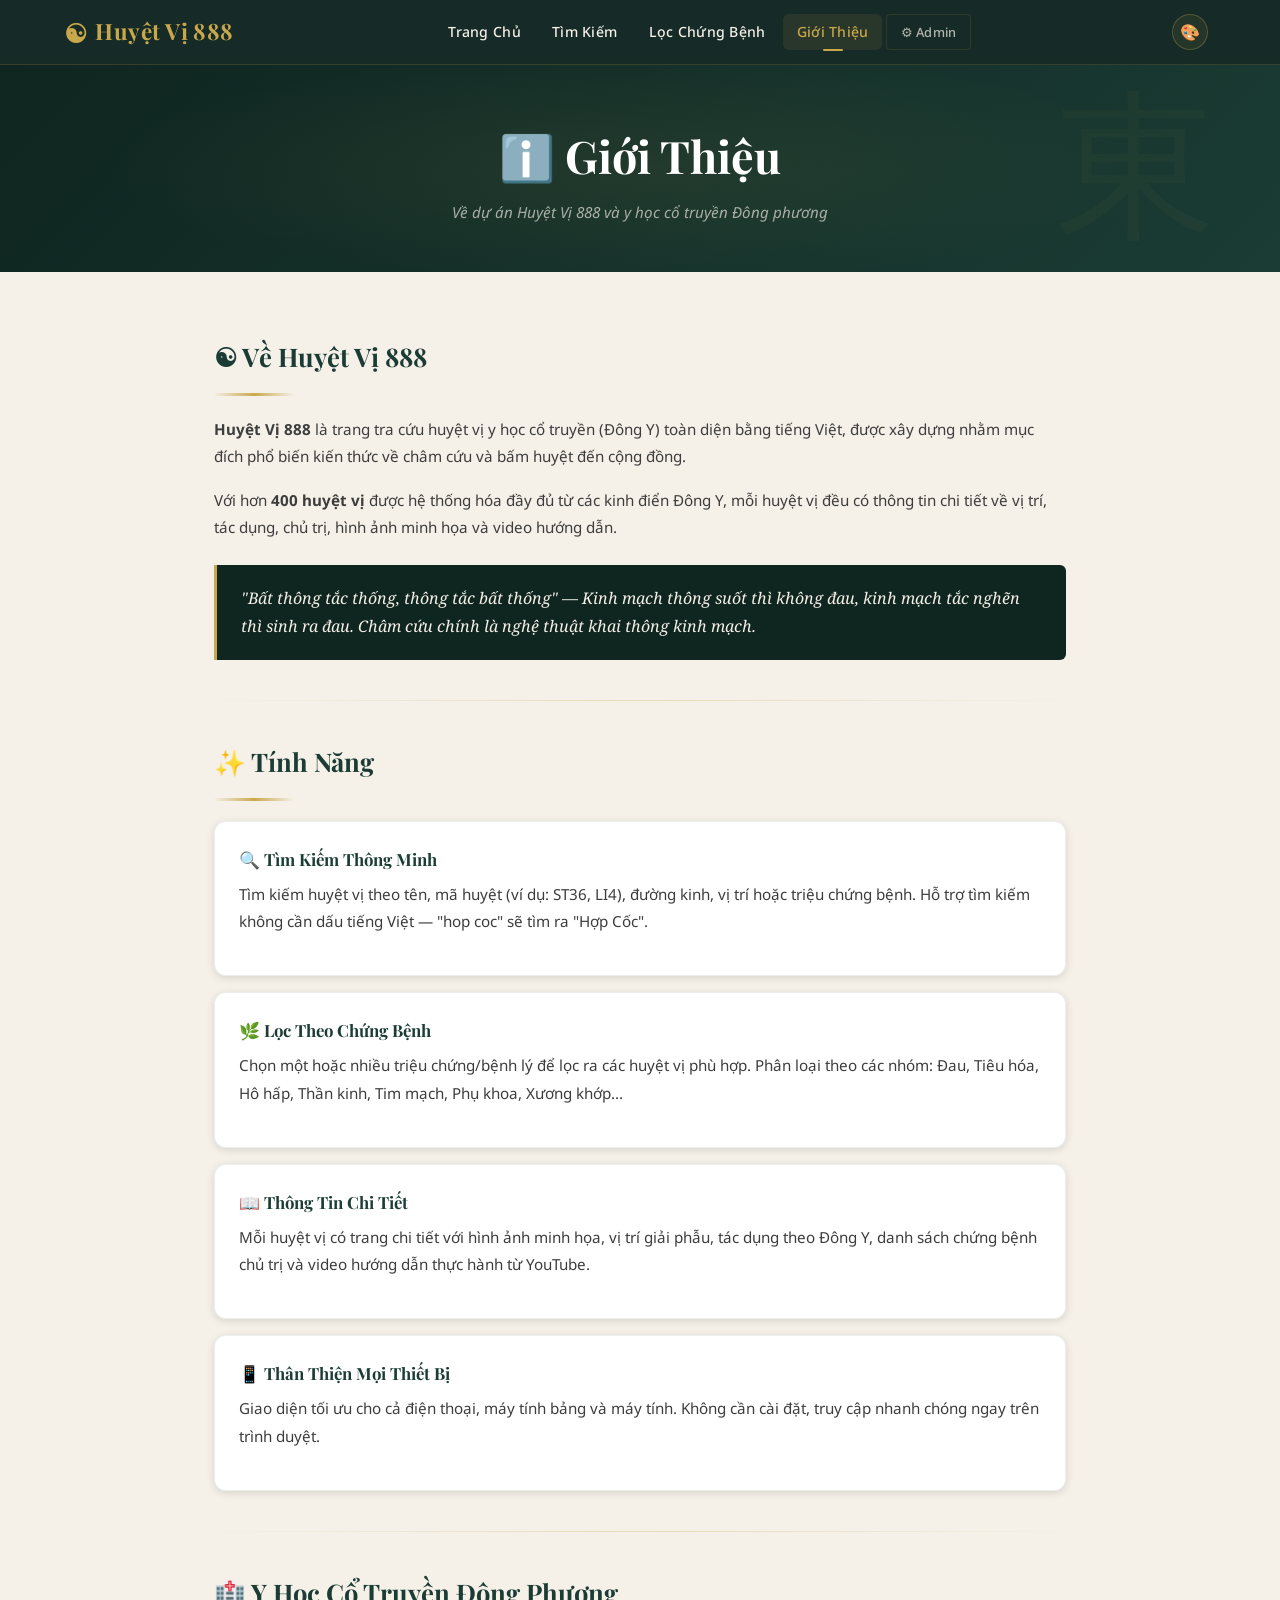
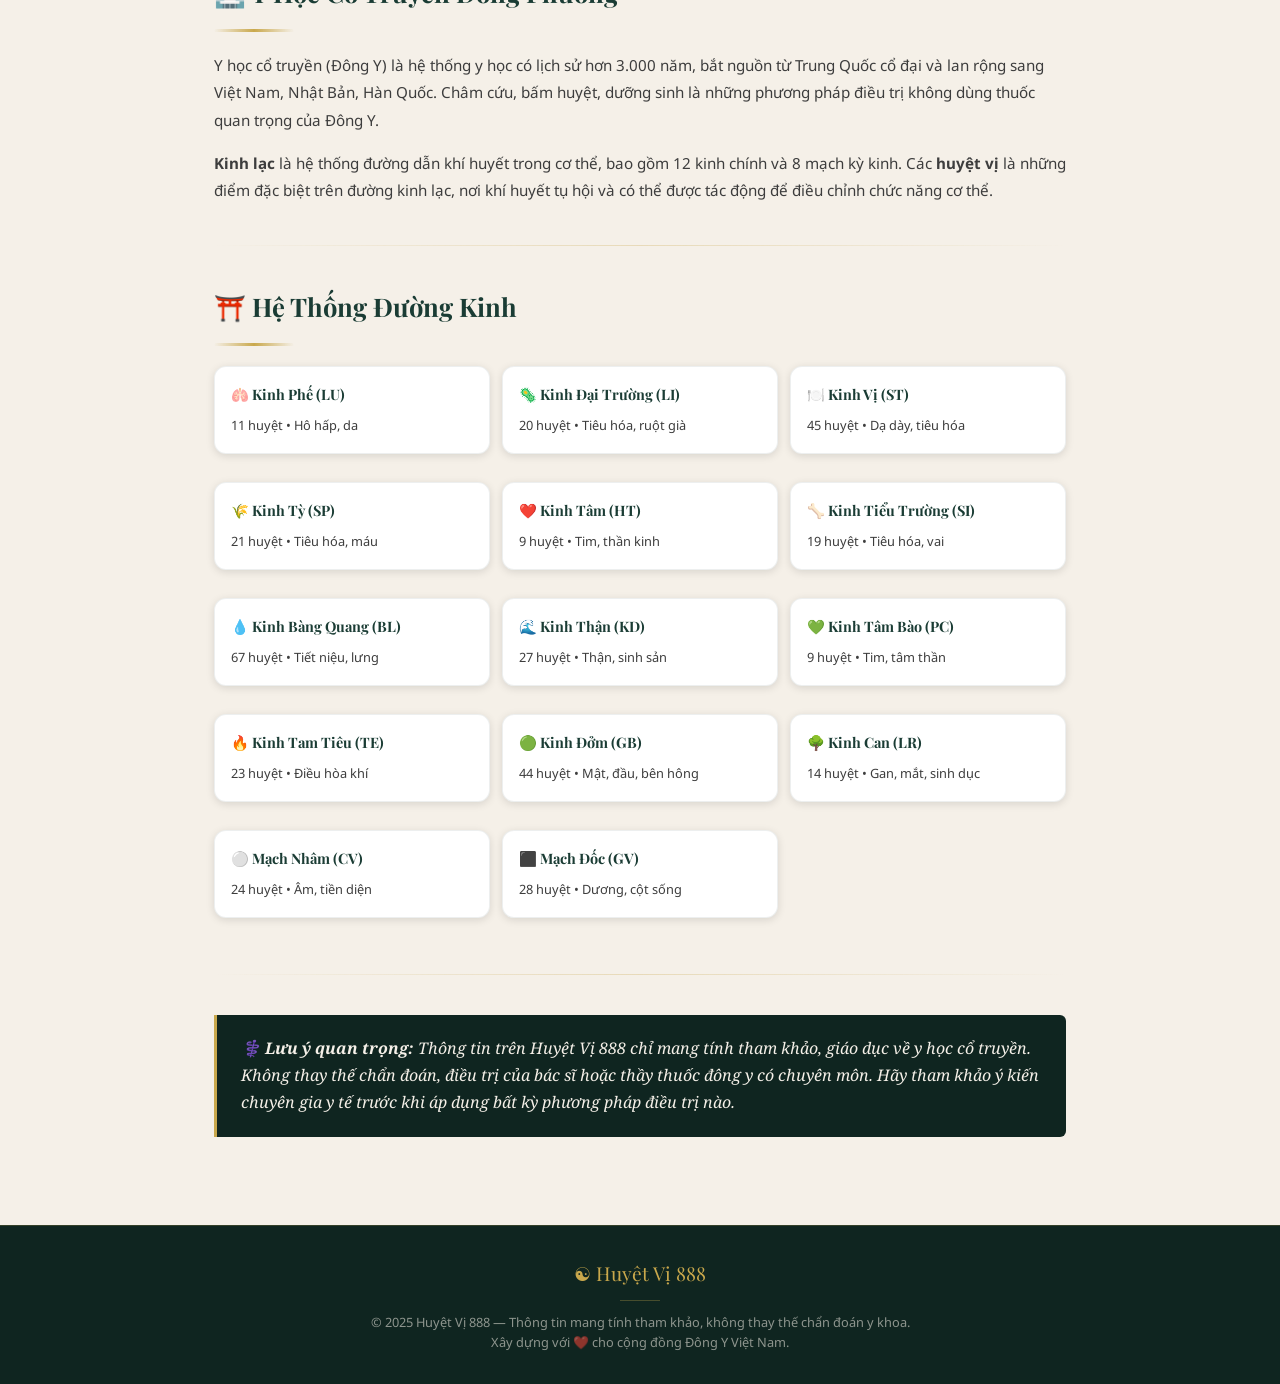
==== about.html @ b97029bf "Add files via upload" ====
<!DOCTYPE html>
<html lang="vi">
<head>
  <meta charset="UTF-8">
  <meta name="viewport" content="width=device-width, initial-scale=1.0">
  <title>Giới Thiệu — Huyệt Vị 888</title>
  <meta name="description" content="Giới thiệu về dự án Huyệt Vị 888 — trang tra cứu huyệt vị Đông Y toàn diện bằng tiếng Việt.">
  <link rel="stylesheet" href="assets/css/style.css">
</head>
<body>

<!-- PAGE LOADER -->
<div id="page-loader">
  <div class="loader-symbol">☯</div>
  <div class="loader-text">Đang tải...</div>
</div>

<!-- NAVBAR -->
<nav id="navbar" role="navigation" aria-label="Điều hướng chính">
  <div class="nav-inner">
    <a href="index.html" class="nav-logo">
      <span class="logo-icon">☯</span>
      Huyệt Vị 888
    </a>
    <div class="nav-links">
      <a href="index.html">Trang Chủ</a>
      <a href="search.html">Tìm Kiếm</a>
      <a href="filter.html">Lọc Chứng Bệnh</a>
      <a href="about.html">Giới Thiệu</a>
      <a href="admin.html" class="nav-admin-link">⚙ Admin</a>
    </div>
    <div class="theme-switcher" id="theme-switcher"><button class="theme-toggle-btn" id="theme-toggle-btn" aria-label="Đổi theme">🎨</button><div class="theme-dropdown" id="theme-dropdown"><div class="theme-dropdown-title">Giao Diện</div><button class="theme-opt" data-theme="jade"><span class="theme-swatch" style="background:#1a3c34"></span> Ngọc Bích</button><button class="theme-opt" data-theme="brown"><span class="theme-swatch" style="background:#5c2e0a"></span> Nâu Trầm</button><button class="theme-opt" data-theme="red"><span class="theme-swatch" style="background:#7a1515"></span> Đỏ Son</button><button class="theme-opt" data-theme="ink"><span class="theme-swatch" style="background:#1a1a2e"></span> Mực Tàu</button></div></div>
    <button class="hamburger" id="hamburger" aria-label="Mở menu">
      <span></span><span></span><span></span>
    </button>
  </div>
</nav>

<!-- MOBILE NAV -->
<div id="mobile-nav" aria-label="Menu di động">
  <a href="index.html">🏠 Trang Chủ</a>
  <a href="search.html">🔍 Tìm Kiếm</a>
  <a href="filter.html">🌿 Lọc Chứng Bệnh</a>
  <a href="about.html">ℹ️ Giới Thiệu</a>
</div>

<main class="main-content page-content">

  <!-- BANNER -->
  <div class="page-banner">
    <h1>ℹ️ Giới Thiệu</h1>
    <p>Về dự án Huyệt Vị 888 và y học cổ truyền Đông phương</p>
  </div>

  <section class="about-section">

    <!-- About project -->
    <div class="reveal">
      <h2>☯ Về Huyệt Vị 888</h2>
      <div class="gold-line" style="margin:0.75rem 0 1.25rem;"></div>
      <p>
        <strong>Huyệt Vị 888</strong> là trang tra cứu huyệt vị y học cổ truyền (Đông Y) toàn diện bằng tiếng Việt,
        được xây dựng nhằm mục đích phổ biến kiến thức về châm cứu và bấm huyệt đến cộng đồng.
      </p>
      <p>
        Với hơn <strong>400 huyệt vị</strong> được hệ thống hóa đầy đủ từ các kinh điển Đông Y,
        mỗi huyệt vị đều có thông tin chi tiết về vị trí, tác dụng, chủ trị, hình ảnh minh họa và video hướng dẫn.
      </p>

      <div class="about-highlight-box">
        "Bất thông tắc thống, thông tắc bất thống" — Kinh mạch thông suốt thì không đau,
        kinh mạch tắc nghẽn thì sinh ra đau. Châm cứu chính là nghệ thuật khai thông kinh mạch.
      </div>
    </div>

    <div class="about-divider"></div>

    <!-- Features -->
    <div class="reveal">
      <h2>✨ Tính Năng</h2>
      <div class="gold-line" style="margin:0.75rem 0 1.25rem;"></div>

      <div class="about-card">
        <h3>🔍 Tìm Kiếm Thông Minh</h3>
        <p>Tìm kiếm huyệt vị theo tên, mã huyệt (ví dụ: ST36, LI4), đường kinh, vị trí hoặc triệu chứng bệnh. Hỗ trợ tìm kiếm không cần dấu tiếng Việt — "hop coc" sẽ tìm ra "Hợp Cốc".</p>
      </div>

      <div class="about-card">
        <h3>🌿 Lọc Theo Chứng Bệnh</h3>
        <p>Chọn một hoặc nhiều triệu chứng/bệnh lý để lọc ra các huyệt vị phù hợp. Phân loại theo các nhóm: Đau, Tiêu hóa, Hô hấp, Thần kinh, Tim mạch, Phụ khoa, Xương khớp...</p>
      </div>

      <div class="about-card">
        <h3>📖 Thông Tin Chi Tiết</h3>
        <p>Mỗi huyệt vị có trang chi tiết với hình ảnh minh họa, vị trí giải phẫu, tác dụng theo Đông Y, danh sách chứng bệnh chủ trị và video hướng dẫn thực hành từ YouTube.</p>
      </div>

      <div class="about-card">
        <h3>📱 Thân Thiện Mọi Thiết Bị</h3>
        <p>Giao diện tối ưu cho cả điện thoại, máy tính bảng và máy tính. Không cần cài đặt, truy cập nhanh chóng ngay trên trình duyệt.</p>
      </div>
    </div>

    <div class="about-divider"></div>

    <!-- TCM intro -->
    <div class="reveal">
      <h2>🏥 Y Học Cổ Truyền Đông Phương</h2>
      <div class="gold-line" style="margin:0.75rem 0 1.25rem;"></div>
      <p>
        Y học cổ truyền (Đông Y) là hệ thống y học có lịch sử hơn 3.000 năm, bắt nguồn từ Trung Quốc cổ đại
        và lan rộng sang Việt Nam, Nhật Bản, Hàn Quốc. Châm cứu, bấm huyệt, dưỡng sinh là những phương pháp
        điều trị không dùng thuốc quan trọng của Đông Y.
      </p>
      <p>
        <strong>Kinh lạc</strong> là hệ thống đường dẫn khí huyết trong cơ thể, bao gồm 12 kinh chính và 8 mạch kỳ kinh.
        Các <strong>huyệt vị</strong> là những điểm đặc biệt trên đường kinh lạc, nơi khí huyết tụ hội
        và có thể được tác động để điều chỉnh chức năng cơ thể.
      </p>
    </div>

    <div class="about-divider"></div>

    <!-- Meridians list -->
    <div class="reveal">
      <h2>⛩️ Hệ Thống Đường Kinh</h2>
      <div class="gold-line" style="margin:0.75rem 0 1.25rem;"></div>

      <div style="display:grid;grid-template-columns:repeat(auto-fill,minmax(220px,1fr));gap:0.75rem;">
        <div class="about-card" style="padding:1rem;">
          <h3 style="font-size:0.9rem;">🫁 Kinh Phế (LU)</h3>
          <p style="font-size:0.8rem;margin:0;">11 huyệt • Hô hấp, da</p>
        </div>
        <div class="about-card" style="padding:1rem;">
          <h3 style="font-size:0.9rem;">🦠 Kinh Đại Trường (LI)</h3>
          <p style="font-size:0.8rem;margin:0;">20 huyệt • Tiêu hóa, ruột già</p>
        </div>
        <div class="about-card" style="padding:1rem;">
          <h3 style="font-size:0.9rem;">🍽️ Kinh Vị (ST)</h3>
          <p style="font-size:0.8rem;margin:0;">45 huyệt • Dạ dày, tiêu hóa</p>
        </div>
        <div class="about-card" style="padding:1rem;">
          <h3 style="font-size:0.9rem;">🌾 Kinh Tỳ (SP)</h3>
          <p style="font-size:0.8rem;margin:0;">21 huyệt • Tiêu hóa, máu</p>
        </div>
        <div class="about-card" style="padding:1rem;">
          <h3 style="font-size:0.9rem;">❤️ Kinh Tâm (HT)</h3>
          <p style="font-size:0.8rem;margin:0;">9 huyệt • Tim, thần kinh</p>
        </div>
        <div class="about-card" style="padding:1rem;">
          <h3 style="font-size:0.9rem;">🦴 Kinh Tiểu Trường (SI)</h3>
          <p style="font-size:0.8rem;margin:0;">19 huyệt • Tiêu hóa, vai</p>
        </div>
        <div class="about-card" style="padding:1rem;">
          <h3 style="font-size:0.9rem;">💧 Kinh Bàng Quang (BL)</h3>
          <p style="font-size:0.8rem;margin:0;">67 huyệt • Tiết niệu, lưng</p>
        </div>
        <div class="about-card" style="padding:1rem;">
          <h3 style="font-size:0.9rem;">🌊 Kinh Thận (KD)</h3>
          <p style="font-size:0.8rem;margin:0;">27 huyệt • Thận, sinh sản</p>
        </div>
        <div class="about-card" style="padding:1rem;">
          <h3 style="font-size:0.9rem;">💚 Kinh Tâm Bào (PC)</h3>
          <p style="font-size:0.8rem;margin:0;">9 huyệt • Tim, tâm thần</p>
        </div>
        <div class="about-card" style="padding:1rem;">
          <h3 style="font-size:0.9rem;">🔥 Kinh Tam Tiêu (TE)</h3>
          <p style="font-size:0.8rem;margin:0;">23 huyệt • Điều hòa khí</p>
        </div>
        <div class="about-card" style="padding:1rem;">
          <h3 style="font-size:0.9rem;">🟢 Kinh Đởm (GB)</h3>
          <p style="font-size:0.8rem;margin:0;">44 huyệt • Mật, đầu, bên hông</p>
        </div>
        <div class="about-card" style="padding:1rem;">
          <h3 style="font-size:0.9rem;">🌳 Kinh Can (LR)</h3>
          <p style="font-size:0.8rem;margin:0;">14 huyệt • Gan, mắt, sinh dục</p>
        </div>
        <div class="about-card" style="padding:1rem;">
          <h3 style="font-size:0.9rem;">⚪ Mạch Nhâm (CV)</h3>
          <p style="font-size:0.8rem;margin:0;">24 huyệt • Âm, tiền diện</p>
        </div>
        <div class="about-card" style="padding:1rem;">
          <h3 style="font-size:0.9rem;">⬛ Mạch Đốc (GV)</h3>
          <p style="font-size:0.8rem;margin:0;">28 huyệt • Dương, cột sống</p>
        </div>
      </div>
    </div>

    <div class="about-divider"></div>

    <!-- Disclaimer -->
    <div class="about-highlight-box reveal">
      ⚕️ <strong>Lưu ý quan trọng:</strong> Thông tin trên Huyệt Vị 888 chỉ mang tính tham khảo,
      giáo dục về y học cổ truyền. Không thay thế chẩn đoán, điều trị của bác sĩ hoặc thầy thuốc
      đông y có chuyên môn. Hãy tham khảo ý kiến chuyên gia y tế trước khi áp dụng bất kỳ
      phương pháp điều trị nào.
    </div>

  </section>

</main>

<!-- FOOTER -->
<footer>
  <div class="footer-logo">☯ Huyệt Vị 888</div>
  <div class="footer-divider"></div>
  <p class="footer-disclaimer">
    © 2025 Huyệt Vị 888 — Thông tin mang tính tham khảo, không thay thế chẩn đoán y khoa.<br>
    Xây dựng với ❤️ cho cộng đồng Đông Y Việt Nam.
  </p>
</footer>

<button id="back-to-top" title="Lên đầu trang" aria-label="Lên đầu trang">▲</button>
<div id="toast" role="status" aria-live="polite"></div>

<script src="assets/js/data.js"></script>
<script src="assets/js/main.js"></script>
</body>
</html>
---- assets/css/style.css ----
/* =====================================================
   HUYỆT VỊ 888 — style.css
   TCM Traditional Chinese Medicine Theme
   ===================================================== */

@import url('https://fonts.googleapis.com/css2?family=Playfair+Display:wght@400;600;700;900&family=Noto+Serif:ital,wght@0,400;0,600;1,400&family=Noto+Sans:wght@300;400;500;600&display=swap');

/* ===== CSS VARIABLES ===== */
:root {
  --jade: #1a3c34;
  --jade-dark: #0f2520;
  --jade-mid: #245044;
  --jade-light: #2e6b5a;
  --gold: #c9a84c;
  --gold-light: #e8c96d;
  --gold-pale: #f0dea0;
  --cream: #f5f0e8;
  --cream-dark: #ede5d5;
  --cream-mid: #e8dfc9;
  --text-dark: #1a1a1a;
  --text-mid: #3d3d3d;
  --text-light: #6b6b6b;
  --white: #ffffff;
  --red-accent: #8b2020;
  --shadow-sm: 0 2px 8px rgba(0,0,0,0.12);
  --shadow-md: 0 4px 20px rgba(0,0,0,0.18);
  --shadow-lg: 0 8px 40px rgba(0,0,0,0.25);
  --shadow-gold: 0 0 20px rgba(201,168,76,0.35);
  --radius: 12px;
  --radius-sm: 6px;
  --radius-lg: 20px;
  --transition: 0.3s ease;
  --font-display: 'Playfair Display', 'Times New Roman', serif;
  --font-serif: 'Noto Serif', Georgia, serif;
  --font-sans: 'Noto Sans', sans-serif;
}

/* ===== RESET & BASE ===== */
*, *::before, *::after { box-sizing: border-box; margin: 0; padding: 0; }

html {
  scroll-behavior: smooth;
  font-size: 16px;
}

body {
  font-family: var(--font-sans);
  background-color: var(--cream);
  color: var(--text-dark);
  line-height: 1.6;
  min-height: 100vh;
  overflow-x: hidden;
}

a { color: inherit; text-decoration: none; }
img { max-width: 100%; display: block; }
ul { list-style: none; }
button { cursor: pointer; border: none; background: none; font-family: inherit; }
input, select { font-family: inherit; }

/* ===== PAGE FADE-IN ===== */
@keyframes fadeInPage {
  from { opacity: 0; transform: translateY(12px); }
  to   { opacity: 1; transform: translateY(0); }
}
.page-content {
  animation: fadeInPage 0.5s ease forwards;
}

/* ===== LOADER ===== */
#page-loader {
  position: fixed; inset: 0;
  background: var(--jade-dark);
  display: flex; flex-direction: column;
  align-items: center; justify-content: center;
  z-index: 9999;
  transition: opacity 0.5s ease, visibility 0.5s ease;
}
#page-loader.hidden { opacity: 0; visibility: hidden; }

.loader-symbol {
  font-size: 3rem;
  color: var(--gold);
  animation: spin 2s linear infinite;
}
.loader-text {
  margin-top: 1rem;
  font-family: var(--font-display);
  color: var(--gold-pale);
  font-size: 1.1rem;
  letter-spacing: 0.1em;
}
@keyframes spin { to { transform: rotate(360deg); } }

/* ===== NAVIGATION ===== */
#navbar {
  position: fixed; top: 0; left: 0; right: 0;
  z-index: 1000;
  background: rgba(15, 37, 32, 0.97);
  backdrop-filter: blur(10px);
  border-bottom: 1px solid rgba(201, 168, 76, 0.2);
  transition: box-shadow var(--transition);
}
#navbar.scrolled {
  box-shadow: 0 2px 20px rgba(0,0,0,0.4);
  border-bottom-color: rgba(201,168,76,0.4);
}

.nav-inner {
  max-width: 1200px;
  margin: 0 auto;
  padding: 0 1.5rem;
  height: 64px;
  display: flex;
  align-items: center;
  justify-content: space-between;
}

.nav-logo {
  display: flex; align-items: center; gap: 0.5rem;
  font-family: var(--font-display);
  font-size: 1.4rem;
  font-weight: 700;
  color: var(--gold);
  letter-spacing: 0.02em;
  white-space: nowrap;
}
.nav-logo .logo-icon {
  font-size: 1.6rem;
  animation: gentlePulse 3s ease-in-out infinite;
}
@keyframes gentlePulse {
  0%, 100% { transform: scale(1); opacity: 1; }
  50% { transform: scale(1.08); opacity: 0.85; }
}

.nav-links {
  display: flex; align-items: center; gap: 0.25rem;
}
.nav-links a {
  color: var(--cream);
  font-size: 0.88rem;
  font-weight: 500;
  padding: 0.4rem 0.85rem;
  border-radius: var(--radius-sm);
  transition: all var(--transition);
  letter-spacing: 0.02em;
  position: relative;
}
.nav-links a:hover, .nav-links a.active {
  color: var(--gold);
  background: rgba(201,168,76,0.1);
}
.nav-links a.active::after {
  content: '';
  position: absolute;
  bottom: -1px; left: 50%; transform: translateX(-50%);
  width: 20px; height: 2px;
  background: var(--gold);
  border-radius: 2px;
}

/* Hamburger */
.hamburger {
  display: none;
  flex-direction: column;
  gap: 5px;
  padding: 6px;
  cursor: pointer;
  border-radius: var(--radius-sm);
  transition: background var(--transition);
}
.hamburger:hover { background: rgba(201,168,76,0.1); }
.hamburger span {
  display: block;
  width: 24px; height: 2px;
  background: var(--cream);
  border-radius: 2px;
  transition: all 0.3s ease;
}
.hamburger.open span:nth-child(1) { transform: rotate(45deg) translate(5px, 5px); }
.hamburger.open span:nth-child(2) { opacity: 0; }
.hamburger.open span:nth-child(3) { transform: rotate(-45deg) translate(5px, -5px); }

/* Mobile nav */
#mobile-nav {
  display: none;
  position: fixed; top: 64px; left: 0; right: 0;
  background: var(--jade-dark);
  border-bottom: 1px solid rgba(201,168,76,0.2);
  z-index: 999;
  padding: 1rem 1.5rem;
  flex-direction: column; gap: 0.25rem;
}
#mobile-nav.open { display: flex; }
#mobile-nav a {
  color: var(--cream);
  font-size: 1rem;
  padding: 0.65rem 0.75rem;
  border-radius: var(--radius-sm);
  transition: all var(--transition);
}
#mobile-nav a:hover, #mobile-nav a.active { color: var(--gold); background: rgba(201,168,76,0.1); }

/* ===== MAIN CONTENT OFFSET ===== */
.main-content { padding-top: 64px; min-height: calc(100vh - 64px); }

/* ===== FOOTER ===== */
footer {
  background: var(--jade-dark);
  color: var(--cream-dark);
  text-align: center;
  padding: 2rem 1.5rem;
  border-top: 1px solid rgba(201,168,76,0.2);
}
footer .footer-logo {
  font-family: var(--font-display);
  color: var(--gold);
  font-size: 1.2rem;
  margin-bottom: 0.5rem;
}
footer .footer-disclaimer {
  font-size: 0.8rem;
  color: rgba(245,240,232,0.55);
  max-width: 600px;
  margin: 0.5rem auto 0;
  line-height: 1.5;
}
footer .footer-divider {
  width: 40px; height: 1px;
  background: rgba(201,168,76,0.3);
  margin: 0.75rem auto;
}

/* ===== BACK TO TOP ===== */
#back-to-top {
  position: fixed;
  bottom: 2rem; right: 2rem;
  width: 44px; height: 44px;
  background: var(--jade);
  border: 1px solid rgba(201,168,76,0.4);
  color: var(--gold);
  border-radius: 50%;
  font-size: 1.1rem;
  display: flex; align-items: center; justify-content: center;
  cursor: pointer;
  z-index: 500;
  opacity: 0; visibility: hidden;
  transition: all var(--transition);
  box-shadow: var(--shadow-md);
}
#back-to-top.visible { opacity: 1; visibility: visible; }
#back-to-top:hover { background: var(--jade-light); transform: translateY(-2px); }

/* ===== TOAST ===== */
#toast {
  position: fixed;
  bottom: 5rem; right: 2rem;
  background: var(--jade);
  color: var(--gold-pale);
  padding: 0.65rem 1.25rem;
  border-radius: var(--radius-sm);
  border: 1px solid rgba(201,168,76,0.35);
  font-size: 0.85rem;
  z-index: 2000;
  opacity: 0; visibility: hidden;
  transform: translateY(10px);
  transition: all 0.3s ease;
  box-shadow: var(--shadow-md);
}
#toast.show { opacity: 1; visibility: visible; transform: translateY(0); }

/* ===== COMMON SECTION STYLES ===== */
.section-header {
  text-align: center;
  margin-bottom: 2.5rem;
}
.section-header h2 {
  font-family: var(--font-display);
  font-size: clamp(1.5rem, 3vw, 2rem);
  color: var(--jade);
  margin-bottom: 0.5rem;
}
.section-header p {
  color: var(--text-light);
  font-size: 0.95rem;
}
.gold-line {
  width: 60px; height: 2px;
  background: linear-gradient(90deg, transparent, var(--gold), transparent);
  margin: 0.75rem auto;
}

/* ===== HERO (INDEX) ===== */
.hero {
  position: relative;
  min-height: 92vh;
  display: flex; align-items: center; justify-content: center;
  overflow: hidden;
  background: var(--jade-dark);
}

/* TCM CSS Art background */
.hero-bg {
  position: absolute; inset: 0;
  background:
    radial-gradient(ellipse 80% 60% at 50% 40%, rgba(46,107,90,0.4) 0%, transparent 70%),
    radial-gradient(circle at 10% 80%, rgba(201,168,76,0.08) 0%, transparent 40%),
    radial-gradient(circle at 90% 20%, rgba(201,168,76,0.06) 0%, transparent 35%),
    linear-gradient(180deg, #0f2520 0%, #1a3c34 50%, #0f2520 100%);
  overflow: hidden;
}

/* Lotus decorative rings */
.hero-bg::before {
  content: '';
  position: absolute;
  top: 50%; left: 50%;
  transform: translate(-50%, -50%);
  width: 700px; height: 700px;
  border-radius: 50%;
  border: 1px solid rgba(201,168,76,0.08);
  box-shadow:
    0 0 0 80px rgba(201,168,76,0.03),
    0 0 0 160px rgba(201,168,76,0.025),
    0 0 0 240px rgba(201,168,76,0.02),
    0 0 0 320px rgba(201,168,76,0.015);
}
.hero-bg::after {
  content: '龍';
  position: absolute;
  top: 8%; right: 8%;
  font-size: 8rem;
  color: rgba(201,168,76,0.04);
  font-family: serif;
  line-height: 1;
  pointer-events: none;
  user-select: none;
}

/* Wave pattern at bottom */
.hero-wave {
  position: absolute;
  bottom: 0; left: 0; right: 0;
  height: 80px;
  overflow: hidden;
}
.hero-wave svg { width: 100%; height: 100%; }

.hero-content {
  position: relative; z-index: 2;
  text-align: center;
  padding: 3rem 1.5rem;
  max-width: 800px;
  margin: 0 auto;
}

.hero-badge {
  display: inline-flex; align-items: center; gap: 0.5rem;
  background: rgba(201,168,76,0.1);
  border: 1px solid rgba(201,168,76,0.3);
  color: var(--gold-pale);
  padding: 0.35rem 1rem;
  border-radius: 100px;
  font-size: 0.8rem;
  letter-spacing: 0.08em;
  margin-bottom: 1.5rem;
  font-family: var(--font-sans);
}

.hero-title {
  font-family: var(--font-display);
  font-size: clamp(2.8rem, 7vw, 5.5rem);
  font-weight: 900;
  color: var(--white);
  line-height: 1.05;
  letter-spacing: -0.01em;
  margin-bottom: 1rem;
}
.hero-title span {
  color: var(--gold);
  display: block;
}

.hero-subtitle {
  font-family: var(--font-serif);
  font-size: clamp(1rem, 2.5vw, 1.3rem);
  color: rgba(245,240,232,0.75);
  margin-bottom: 2.5rem;
  line-height: 1.6;
  font-style: italic;
}

/* Hero Search */
.hero-search-wrap {
  display: flex;
  gap: 0;
  max-width: 560px;
  margin: 0 auto 2.5rem;
  border-radius: 100px;
  overflow: hidden;
  box-shadow: 0 4px 30px rgba(0,0,0,0.4), 0 0 0 1px rgba(201,168,76,0.3);
}
.hero-search-wrap input {
  flex: 1;
  padding: 0.9rem 1.5rem;
  border: none;
  background: rgba(255,255,255,0.05);
  color: var(--white);
  font-size: 1rem;
  outline: none;
  backdrop-filter: blur(10px);
}
.hero-search-wrap input::placeholder { color: rgba(245,240,232,0.45); }
.hero-search-wrap button {
  padding: 0.9rem 1.75rem;
  background: var(--gold);
  color: var(--jade-dark);
  font-weight: 600;
  font-size: 0.9rem;
  transition: background var(--transition);
  letter-spacing: 0.03em;
}
.hero-search-wrap button:hover { background: var(--gold-light); }

/* Stats bar */
.hero-stats {
  display: flex;
  justify-content: center;
  gap: 2rem;
  flex-wrap: wrap;
}
.stat-item {
  text-align: center;
}
.stat-number {
  font-family: var(--font-display);
  font-size: 1.8rem;
  font-weight: 700;
  color: var(--gold);
  line-height: 1;
}
.stat-label {
  font-size: 0.75rem;
  color: rgba(245,240,232,0.55);
  letter-spacing: 0.05em;
  margin-top: 0.2rem;
}

/* ===== HOME SECTIONS ===== */
.home-section {
  padding: 5rem 1.5rem;
}
.home-section.alt-bg {
  background: var(--cream-dark);
}
.home-section.dark-bg {
  background: var(--jade-dark);
  color: var(--cream);
}

.container {
  max-width: 1200px;
  margin: 0 auto;
}

/* Featured grid */
.featured-grid {
  display: grid;
  grid-template-columns: repeat(auto-fill, minmax(280px, 1fr));
  gap: 1.5rem;
}

/* Acupoint Card */
.acupoint-card {
  background: var(--white);
  border-radius: var(--radius);
  overflow: hidden;
  box-shadow: var(--shadow-sm);
  border: 1px solid rgba(0,0,0,0.06);
  transition: transform var(--transition), box-shadow var(--transition);
  cursor: pointer;
  display: flex;
  flex-direction: column;
}
.acupoint-card:hover {
  transform: translateY(-4px);
  box-shadow: var(--shadow-md);
}

.card-image-wrap {
  display: flex;
  justify-content: center;
  padding: 1.5rem 1.5rem 0;
}
.card-image-circle {
  width: 90px; height: 90px;
  border-radius: 50%;
  overflow: hidden;
  border: 2px solid var(--gold-pale);
  background: var(--cream-dark);
  display: flex; align-items: center; justify-content: center;
  flex-shrink: 0;
}
.card-image-circle img {
  width: 100%; height: 100%;
  object-fit: cover;
}
.card-image-placeholder {
  font-size: 2rem;
  color: var(--jade-light);
}

.card-body {
  padding: 1rem 1.25rem 1.25rem;
  flex: 1;
  display: flex;
  flex-direction: column;
}
.card-name {
  font-family: var(--font-display);
  font-size: 1.05rem;
  font-weight: 700;
  color: var(--jade);
  margin-bottom: 0.3rem;
  line-height: 1.3;
}
.card-code {
  font-size: 0.75rem;
  font-weight: 600;
  color: var(--gold);
  letter-spacing: 0.05em;
  text-transform: uppercase;
  background: rgba(201,168,76,0.1);
  display: inline-block;
  padding: 0.15rem 0.5rem;
  border-radius: 4px;
  margin-bottom: 0.5rem;
}
.card-meridian {
  font-size: 0.78rem;
  color: var(--jade-mid);
  font-weight: 500;
  margin-bottom: 0.5rem;
}
.card-excerpt {
  font-size: 0.8rem;
  color: var(--text-light);
  line-height: 1.5;
  display: -webkit-box;
  -webkit-line-clamp: 2;
  -webkit-box-orient: vertical;
  overflow: hidden;
  flex: 1;
}

/* Meridian chips */
.chips-wrap {
  display: flex;
  flex-wrap: wrap;
  gap: 0.5rem;
  justify-content: center;
}
.chip {
  background: var(--cream-dark);
  border: 1px solid rgba(26,60,52,0.15);
  color: var(--jade);
  padding: 0.35rem 0.85rem;
  border-radius: 100px;
  font-size: 0.8rem;
  font-weight: 500;
  cursor: pointer;
  transition: all var(--transition);
  white-space: nowrap;
}
.chip:hover, .chip.active {
  background: var(--jade);
  color: var(--gold-pale);
  border-color: var(--jade);
}
.chip.active {
  padding-right: 0.5rem;
}
.chip .chip-remove {
  display: inline-flex;
  align-items: center;
  justify-content: center;
  width: 16px; height: 16px;
  border-radius: 50%;
  background: rgba(245,240,232,0.2);
  margin-left: 0.25rem;
  font-size: 0.7rem;
  vertical-align: middle;
  transition: background var(--transition);
}
.chip.active .chip-remove:hover { background: rgba(245,240,232,0.4); }

/* How-to steps */
.steps-grid {
  display: grid;
  grid-template-columns: repeat(auto-fit, minmax(220px, 1fr));
  gap: 2rem;
  text-align: center;
}
.step-card {
  padding: 2rem 1.5rem;
}
.step-icon {
  font-size: 2.5rem;
  margin-bottom: 1rem;
  display: block;
}
.step-num {
  display: inline-flex; align-items: center; justify-content: center;
  width: 32px; height: 32px;
  background: var(--jade);
  color: var(--gold);
  border-radius: 50%;
  font-size: 0.85rem;
  font-weight: 700;
  margin-bottom: 0.75rem;
}
.step-title {
  font-family: var(--font-display);
  font-size: 1.1rem;
  color: var(--jade);
  margin-bottom: 0.5rem;
}
.step-desc {
  font-size: 0.85rem;
  color: var(--text-light);
  line-height: 1.6;
}

/* ===== PAGE BANNER ===== */
.page-banner {
  background: linear-gradient(135deg, var(--jade-dark) 0%, var(--jade) 100%);
  padding: 3.5rem 1.5rem 3rem;
  text-align: center;
  position: relative;
  overflow: hidden;
}
.page-banner::before {
  content: '';
  position: absolute; inset: 0;
  background: radial-gradient(ellipse 60% 80% at 50% 50%, rgba(201,168,76,0.08) 0%, transparent 70%);
}
.page-banner::after {
  content: '東';
  position: absolute;
  right: 5%; top: 50%;
  transform: translateY(-50%);
  font-size: 10rem;
  color: rgba(201,168,76,0.04);
  font-family: serif;
  line-height: 1;
  pointer-events: none;
}
.page-banner h1 {
  position: relative; z-index: 1;
  font-family: var(--font-display);
  font-size: clamp(1.8rem, 4vw, 2.8rem);
  color: var(--white);
  margin-bottom: 0.5rem;
}
.page-banner p {
  position: relative; z-index: 1;
  color: rgba(245,240,232,0.65);
  font-size: 0.95rem;
  font-style: italic;
}
.page-banner .gold-accent {
  color: var(--gold);
}

/* ===== BREADCRUMB ===== */
.breadcrumb {
  display: flex; align-items: center; gap: 0.4rem;
  flex-wrap: wrap;
  font-size: 0.82rem;
  color: var(--text-light);
  margin-bottom: 1.5rem;
}
.breadcrumb a { color: var(--jade); transition: color var(--transition); }
.breadcrumb a:hover { color: var(--gold); }
.breadcrumb .sep { color: var(--gold); }

/* ===== SEARCH PAGE ===== */
.search-section {
  padding: 2.5rem 1.5rem;
}

.search-box-wrap {
  position: relative;
  max-width: 640px;
  margin: 0 auto 1.5rem;
}
.search-box-wrap .search-icon {
  position: absolute;
  left: 1.2rem; top: 50%;
  transform: translateY(-50%);
  color: var(--jade-mid);
  font-size: 1.1rem;
  pointer-events: none;
}
.search-input {
  width: 100%;
  padding: 0.9rem 3rem 0.9rem 3.2rem;
  border: 2px solid rgba(26,60,52,0.15);
  border-radius: 100px;
  font-size: 1rem;
  background: var(--white);
  color: var(--text-dark);
  outline: none;
  transition: border-color var(--transition), box-shadow var(--transition);
}
.search-input:focus {
  border-color: var(--jade-mid);
  box-shadow: 0 0 0 3px rgba(26,60,52,0.1);
}
.search-clear {
  position: absolute;
  right: 1.2rem; top: 50%;
  transform: translateY(-50%);
  color: var(--text-light);
  font-size: 1rem;
  padding: 0.25rem;
  border-radius: 50%;
  transition: all var(--transition);
  display: none;
}
.search-clear.visible { display: flex; }
.search-clear:hover { color: var(--jade); background: rgba(26,60,52,0.08); }

.search-meta {
  max-width: 640px;
  margin: 0 auto 1rem;
  display: flex;
  align-items: center;
  justify-content: space-between;
  flex-wrap: wrap;
  gap: 0.5rem;
}
.result-count {
  font-size: 0.85rem;
  color: var(--text-light);
}
.result-count strong { color: var(--jade); }

.sort-select {
  padding: 0.35rem 0.8rem;
  border: 1px solid rgba(26,60,52,0.15);
  border-radius: var(--radius-sm);
  background: var(--white);
  font-size: 0.82rem;
  color: var(--text-dark);
  outline: none;
  cursor: pointer;
}

/* Results grid */
.results-grid {
  display: grid;
  grid-template-columns: repeat(auto-fill, minmax(260px, 1fr));
  gap: 1.25rem;
  max-width: 1200px;
  margin: 0 auto;
}
.results-list {
  display: flex;
  flex-direction: column;
  gap: 0.75rem;
  max-width: 1200px;
  margin: 0 auto;
}

/* Empty state */
.empty-state {
  text-align: center;
  padding: 4rem 1.5rem;
  color: var(--text-light);
}
.empty-state .empty-icon {
  font-size: 3.5rem;
  margin-bottom: 1rem;
  opacity: 0.5;
}
.empty-state h3 {
  font-family: var(--font-display);
  font-size: 1.3rem;
  color: var(--text-mid);
  margin-bottom: 0.5rem;
}
.empty-state p { font-size: 0.9rem; }

/* ===== FILTER PAGE ===== */
.filter-section {
  padding: 2rem 1.5rem;
  max-width: 1200px;
  margin: 0 auto;
}

.filter-sidebar {
  background: var(--white);
  border-radius: var(--radius);
  padding: 1.5rem;
  margin-bottom: 2rem;
  border: 1px solid rgba(26,60,52,0.08);
  box-shadow: var(--shadow-sm);
}
.filter-sidebar h3 {
  font-family: var(--font-display);
  font-size: 1rem;
  color: var(--jade);
  margin-bottom: 1rem;
  padding-bottom: 0.5rem;
  border-bottom: 1px solid rgba(26,60,52,0.1);
}

.filter-category {
  margin-bottom: 1.25rem;
}
.filter-cat-title {
  font-size: 0.78rem;
  font-weight: 600;
  text-transform: uppercase;
  letter-spacing: 0.06em;
  color: var(--text-light);
  margin-bottom: 0.5rem;
}

.active-filters {
  display: flex;
  flex-wrap: wrap;
  gap: 0.5rem;
  margin-bottom: 1rem;
  min-height: 32px;
  align-items: center;
}
.active-filters-label {
  font-size: 0.82rem;
  color: var(--text-light);
  flex-shrink: 0;
}
.clear-all-btn {
  background: none;
  border: 1px solid rgba(139,32,32,0.3);
  color: var(--red-accent);
  font-size: 0.78rem;
  padding: 0.25rem 0.65rem;
  border-radius: var(--radius-sm);
  cursor: pointer;
  transition: all var(--transition);
  white-space: nowrap;
}
.clear-all-btn:hover {
  background: rgba(139,32,32,0.08);
}

/* ===== DETAIL PAGE ===== */
.detail-section {
  padding: 2rem 1.5rem;
  max-width: 1200px;
  margin: 0 auto;
}

.detail-layout {
  display: grid;
  grid-template-columns: 280px 1fr;
  gap: 2.5rem;
  margin-bottom: 3rem;
}

/* Image column */
.detail-image-col {
  display: flex;
  flex-direction: column;
  align-items: center;
  gap: 1.25rem;
}

/* Glowing circle */
.detail-img-circle {
  width: 240px; height: 240px;
  border-radius: 50%;
  overflow: hidden;
  border: 3px solid var(--gold);
  cursor: pointer;
  position: relative;
  animation: goldGlow 3s ease-in-out infinite;
  flex-shrink: 0;
}
@keyframes goldGlow {
  0%, 100% { box-shadow: 0 0 15px rgba(201,168,76,0.3), 0 0 30px rgba(201,168,76,0.15); }
  50%       { box-shadow: 0 0 25px rgba(201,168,76,0.5), 0 0 50px rgba(201,168,76,0.25); }
}
.detail-img-circle img {
  width: 100%; height: 100%;
  object-fit: cover;
  transition: transform 0.5s ease;
}
.detail-img-circle:hover img { transform: scale(1.05); }
.detail-img-circle .img-hover-hint {
  position: absolute; inset: 0;
  background: rgba(15,37,32,0.55);
  display: flex; align-items: center; justify-content: center;
  color: var(--gold-pale);
  font-size: 0.85rem;
  opacity: 0;
  transition: opacity var(--transition);
  border-radius: 50%;
}
.detail-img-circle:hover .img-hover-hint { opacity: 1; }

/* Badges */
.badge-row {
  display: flex;
  flex-wrap: wrap;
  gap: 0.5rem;
  justify-content: center;
}
.badge {
  display: inline-flex; align-items: center; gap: 0.3rem;
  padding: 0.35rem 0.85rem;
  border-radius: 100px;
  font-size: 0.78rem;
  font-weight: 600;
  letter-spacing: 0.03em;
}
.badge-code {
  background: rgba(201,168,76,0.15);
  color: var(--jade);
  border: 1px solid rgba(201,168,76,0.4);
}
.badge-meridian {
  background: var(--jade);
  color: var(--gold-pale);
}
.copy-btn {
  display: inline-flex; align-items: center;
  padding: 0.2rem 0.4rem;
  border-radius: 4px;
  color: var(--jade-mid);
  font-size: 0.75rem;
  transition: all var(--transition);
  cursor: pointer;
}
.copy-btn:hover {
  background: rgba(26,60,52,0.1);
  color: var(--jade);
}

/* Info column */
.detail-info-col {}

.detail-title {
  font-family: var(--font-display);
  font-size: clamp(1.8rem, 4vw, 2.5rem);
  font-weight: 900;
  color: var(--jade);
  line-height: 1.2;
  margin-bottom: 0.25rem;
}

/* Info cards */
.info-card {
  background: var(--white);
  border-radius: var(--radius);
  padding: 1.25rem 1.5rem;
  margin-bottom: 1rem;
  border: 1px solid rgba(26,60,52,0.08);
  box-shadow: var(--shadow-sm);
}
.info-card-header {
  display: flex; align-items: center; gap: 0.5rem;
  margin-bottom: 0.75rem;
}
.info-card-icon { font-size: 1.1rem; }
.info-card-title {
  font-weight: 600;
  font-size: 0.9rem;
  color: var(--jade);
  letter-spacing: 0.02em;
}
.info-card-body {
  font-size: 0.9rem;
  color: var(--text-mid);
  line-height: 1.7;
}
.info-card-body ul {
  list-style: none;
  padding: 0;
}
.info-card-body ul li {
  padding: 0.25rem 0 0.25rem 1.2rem;
  position: relative;
}
.info-card-body ul li::before {
  content: '•';
  color: var(--gold);
  position: absolute;
  left: 0;
}

/* Video section */
.video-section {
  background: var(--jade-dark);
  border-radius: var(--radius);
  padding: 1.5rem;
  margin-bottom: 2.5rem;
}
.video-section h3 {
  font-family: var(--font-display);
  color: var(--gold-pale);
  font-size: 1.1rem;
  margin-bottom: 1rem;
  display: flex; align-items: center; gap: 0.5rem;
}
.video-wrapper {
  position: relative;
  padding-bottom: 56.25%;
  height: 0;
  overflow: hidden;
  border-radius: var(--radius-sm);
  background: #000;
}
.video-wrapper iframe {
  position: absolute; top: 0; left: 0;
  width: 100%; height: 100%;
  border: none;
}
.video-placeholder {
  display: flex; flex-direction: column;
  align-items: center; justify-content: center;
  min-height: 180px;
  background: rgba(255,255,255,0.03);
  border-radius: var(--radius-sm);
  border: 1px dashed rgba(201,168,76,0.2);
  color: rgba(245,240,232,0.4);
  gap: 0.5rem;
  font-size: 0.85rem;
}
.video-placeholder .vid-icon { font-size: 2rem; }

/* Related section */
.related-section {
  margin-top: 2.5rem;
}
.related-section h3 {
  font-family: var(--font-display);
  font-size: 1.2rem;
  color: var(--jade);
  margin-bottom: 1rem;
  display: flex; align-items: center; gap: 0.5rem;
}
.related-grid {
  display: grid;
  grid-template-columns: repeat(auto-fill, minmax(220px, 1fr));
  gap: 1rem;
}
.related-card {
  display: flex; align-items: center; gap: 0.75rem;
  background: var(--white);
  border-radius: var(--radius-sm);
  padding: 0.75rem;
  border: 1px solid rgba(26,60,52,0.08);
  cursor: pointer;
  transition: all var(--transition);
}
.related-card:hover {
  border-color: rgba(201,168,76,0.4);
  box-shadow: var(--shadow-sm);
  transform: translateY(-2px);
}
.related-img {
  width: 50px; height: 50px;
  border-radius: 50%;
  overflow: hidden;
  border: 1px solid var(--gold-pale);
  background: var(--cream-dark);
  display: flex; align-items: center; justify-content: center;
  flex-shrink: 0;
}
.related-img img { width: 100%; height: 100%; object-fit: cover; }
.related-name {
  font-weight: 600;
  font-size: 0.85rem;
  color: var(--jade);
}
.related-code {
  font-size: 0.75rem;
  color: var(--gold);
}

/* Back button */
.back-btn {
  display: inline-flex; align-items: center; gap: 0.4rem;
  color: var(--jade);
  font-size: 0.85rem;
  font-weight: 500;
  padding: 0.4rem 0.75rem;
  border-radius: var(--radius-sm);
  border: 1px solid rgba(26,60,52,0.15);
  transition: all var(--transition);
  margin-bottom: 1rem;
}
.back-btn:hover {
  background: rgba(26,60,52,0.06);
  border-color: var(--jade-mid);
}

/* ===== LIGHTBOX ===== */
#lightbox {
  position: fixed; inset: 0;
  background: rgba(0,0,0,0.92);
  z-index: 10000;
  display: flex; align-items: center; justify-content: center;
  opacity: 0; visibility: hidden;
  transition: all 0.3s ease;
  cursor: pointer;
}
#lightbox.open { opacity: 1; visibility: visible; }
#lightbox img {
  max-width: 90vw;
  max-height: 85vh;
  object-fit: contain;
  border-radius: var(--radius-sm);
  box-shadow: 0 8px 60px rgba(0,0,0,0.8);
  cursor: default;
}
.lightbox-close {
  position: absolute;
  top: 1.5rem; right: 1.5rem;
  width: 42px; height: 42px;
  border-radius: 50%;
  background: rgba(255,255,255,0.1);
  color: var(--white);
  font-size: 1.3rem;
  display: flex; align-items: center; justify-content: center;
  cursor: pointer;
  transition: background var(--transition);
}
.lightbox-close:hover { background: rgba(255,255,255,0.2); }

/* ===== ABOUT PAGE ===== */
.about-section {
  padding: 4rem 1.5rem;
  max-width: 900px;
  margin: 0 auto;
}
.about-section h2 {
  font-family: var(--font-display);
  font-size: 1.6rem;
  color: var(--jade);
  margin-bottom: 1rem;
}
.about-section p {
  font-size: 0.95rem;
  color: var(--text-mid);
  line-height: 1.8;
  margin-bottom: 1rem;
}
.about-highlight-box {
  background: var(--jade-dark);
  border-left: 3px solid var(--gold);
  border-radius: 0 var(--radius-sm) var(--radius-sm) 0;
  padding: 1.25rem 1.5rem;
  margin: 1.5rem 0;
  color: var(--cream);
  font-style: italic;
  font-family: var(--font-serif);
  font-size: 1rem;
  line-height: 1.7;
}
.about-card {
  background: var(--white);
  border-radius: var(--radius);
  padding: 1.5rem;
  margin-bottom: 1rem;
  border: 1px solid rgba(26,60,52,0.08);
  box-shadow: var(--shadow-sm);
}
.about-card h3 {
  font-family: var(--font-display);
  font-size: 1.05rem;
  color: var(--jade);
  margin-bottom: 0.5rem;
  display: flex; align-items: center; gap: 0.5rem;
}
.about-divider {
  width: 100%;
  height: 1px;
  background: linear-gradient(90deg, transparent, rgba(201,168,76,0.3), transparent);
  margin: 2.5rem 0;
}

/* ===== NOT FOUND ===== */
.not-found {
  text-align: center;
  padding: 5rem 1.5rem;
}
.not-found .nf-icon {
  font-size: 4rem; margin-bottom: 1rem; opacity: 0.5;
}
.not-found h2 {
  font-family: var(--font-display);
  font-size: 1.5rem;
  color: var(--text-mid);
  margin-bottom: 0.5rem;
}
.not-found p {
  color: var(--text-light);
  margin-bottom: 1.5rem;
}
.btn-primary {
  display: inline-block;
  background: var(--jade);
  color: var(--gold-pale);
  padding: 0.7rem 1.5rem;
  border-radius: 100px;
  font-size: 0.9rem;
  font-weight: 500;
  transition: all var(--transition);
}
.btn-primary:hover { background: var(--jade-light); }

/* ===== LOADING SKELETON ===== */
@keyframes shimmer {
  0% { background-position: -200% center; }
  100% { background-position: 200% center; }
}
.skeleton {
  background: linear-gradient(90deg, #e8e3d8 25%, #f0ebe0 50%, #e8e3d8 75%);
  background-size: 200% 100%;
  animation: shimmer 1.5s infinite;
  border-radius: 4px;
}

/* ===== RESPONSIVE ===== */
@media (max-width: 1024px) {
  .detail-layout {
    grid-template-columns: 220px 1fr;
  }
}

@media (max-width: 768px) {
  .nav-links { display: none; }
  .hamburger { display: flex; }

  .detail-layout {
    grid-template-columns: 1fr;
  }
  .detail-image-col {
    flex-direction: row;
    align-items: flex-start;
    gap: 1rem;
  }
  .detail-img-circle {
    width: 140px; height: 140px;
    flex-shrink: 0;
  }
  .badge-row { justify-content: flex-start; }

  .hero-stats { gap: 1rem; }
  .stat-number { font-size: 1.4rem; }

  .hero-search-wrap { max-width: 100%; }
  .hero-search-wrap button { padding: 0.9rem 1.25rem; font-size: 0.85rem; }

  .featured-grid { grid-template-columns: repeat(auto-fill, minmax(220px, 1fr)); }
  .results-grid { grid-template-columns: repeat(auto-fill, minmax(220px, 1fr)); }
  .related-grid { grid-template-columns: 1fr 1fr; }

  #back-to-top { bottom: 1rem; right: 1rem; }
  #toast { right: 1rem; bottom: 4rem; }
}

@media (max-width: 480px) {
  .detail-image-col { flex-direction: column; align-items: center; }
  .detail-img-circle { width: 180px; height: 180px; }
  .related-grid { grid-template-columns: 1fr; }
  .hero-stats { gap: 0.75rem; }
  .home-section { padding: 3rem 1rem; }
}

/* ===== UTILITY ===== */
.text-gold { color: var(--gold); }
.text-jade { color: var(--jade); }
.sr-only { position: absolute; width: 1px; height: 1px; overflow: hidden; clip: rect(0,0,0,0); }
.mt-1 { margin-top: 0.5rem; }
.mt-2 { margin-top: 1rem; }
.mt-3 { margin-top: 1.5rem; }
.mb-1 { margin-bottom: 0.5rem; }
.mb-2 { margin-bottom: 1rem; }
.flex-center { display: flex; align-items: center; justify-content: center; }
.hidden { display: none !important; }
.nowrap { white-space: nowrap; }

/* Scroll-triggered reveal */
.reveal {
  opacity: 0;
  transform: translateY(20px);
  transition: opacity 0.6s ease, transform 0.6s ease;
}
.reveal.visible {
  opacity: 1;
  transform: none;
}

/* Link */
.yt-popup-link {
  color: var(--jade-light, #4ade80);
  font-size: 1rem;
  font-weight: 500;
  text-decoration: none;
  display: inline-flex;
  align-items: center;
  gap: 0.4rem;
  padding: 0.5rem 1rem;
  border: 1px solid var(--jade-light, #4ade80);
  border-radius: 8px;
  transition: background 0.2s, color 0.2s;
}

.yt-popup-link:hover {
  background: var(--jade-light, #4ade80);
  color: #000;
}

/* Modal overlay */
.yt-modal {
  display: none;
  position: fixed;
  inset: 0;
  background: rgba(0, 0, 0, 0.85);
  z-index: 9999;
  align-items: center;
  justify-content: center;
}

.yt-modal.open {
  display: flex;
}

/* Modal box */
.yt-modal-inner {
  position: relative;
  width: 90%;
  max-width: 860px;
  background: #000;
  border-radius: 12px;
  overflow: hidden;
  box-shadow: 0 8px 40px rgba(0,0,0,0.7);
}

/* Close button */
.yt-modal-close {
  position: absolute;
  top: 0.6rem;
  right: 0.75rem;
  background: rgba(0,0,0,0.6);
  color: #fff;
  border: none;
  border-radius: 50%;
  width: 2rem;
  height: 2rem;
  font-size: 1rem;
  cursor: pointer;
  z-index: 10;
  transition: background 0.2s;
}

.yt-modal-close:hover {
  background: rgba(255, 0, 0, 0.8);
}

/* Responsive iframe */
.yt-modal-frame {
  position: relative;
  width: 100%;
  padding-bottom: 56.25%; /* 16:9 */
  height: 0;
}

.yt-modal-frame iframe {
  position: absolute;
  inset: 0;
  width: 100%;
  height: 100%;
  border: none;
}

/* ── Link button ─────────────────────────────────────── */
.thon-link-wrapper {
  display       : flex;
  justify-content: flex-end;
  margin-top    : 1rem;
  padding-top   : 0.75rem;
  border-top    : 1px solid rgba(var(--lacquer-rgb, 139,69,19), 0.1);
}

.thon-link-btn {
  display      : inline-flex;
  align-items  : center;
  gap          : 0.4rem;
  padding      : 0.45rem 1rem;
  background   : transparent;
  border       : 1.5px solid var(--jade-light, #7a9e7e);
  border-radius: 100px;
  color        : var(--jade-light, #7a9e7e);
  font-size    : 0.78rem;
  font-weight  : 600;
  letter-spacing: 0.04em;
  cursor       : pointer;
  transition   : all 0.25s ease;
}

.thon-link-btn:hover {
  background : var(--jade-light, #7a9e7e);
  color      : #fff;
  transform  : translateY(-1px);
  box-shadow : 0 4px 14px rgba(122,158,126, 0.35);
}

.thon-link-icon { font-size: 0.9rem; }

.thon-link-arrow {
  font-size  : 0.75rem;
  opacity    : 0.7;
  transition : transform 0.2s;
}

.thon-link-btn:hover .thon-link-arrow {
  transform: translate(2px, -2px);
}

/* ── Overlay ─────────────────────────────────────────── */
.thon-overlay {
  display         : none;
  position        : fixed;
  inset           : 0;
  z-index         : 9000;
  background      : rgba(10, 8, 5, 0.78);
  backdrop-filter : blur(6px);
  -webkit-backdrop-filter: blur(6px);
  align-items     : center;
  justify-content : center;
  padding         : 1rem;
  animation       : thonFadeIn 0.25s ease;
}

.thon-overlay.open {
  display: flex;
}

@keyframes thonFadeIn {
  from { opacity: 0; }
  to   { opacity: 1; }
}

/* ── Modal box ───────────────────────────────────────── */
.thon-modal {
  position      : relative;
  display       : flex;
  flex-direction: column;
  width         : min(560px, 92vw);
  max-height    : 90vh;
  background    : var(--bg-card, #fdf8f2);
  border-radius : 20px;
  overflow      : hidden;
  box-shadow    : 0 24px 60px rgba(0,0,0,0.4),
                  0 0 0 1px rgba(255,255,255,0.08);
  animation     : thonSlideUp 0.3s cubic-bezier(0.34,1.56,0.64,1);
}

@keyframes thonSlideUp {
  from { transform: translateY(40px) scale(0.95); opacity: 0; }
  to   { transform: translateY(0)    scale(1);    opacity: 1; }
}

/* ── Header ──────────────────────────────────────────── */
.thon-modal-header {
  display        : flex;
  align-items    : center;
  justify-content: space-between;
  padding        : 1rem 1.25rem 0.75rem;
  border-bottom  : 1px solid rgba(0,0,0,0.08);
}

.thon-modal-title {
  font-size  : 1rem;
  font-weight: 700;
  color      : var(--text-dark, #2c1810);
  letter-spacing: 0.02em;
}

.thon-modal-close {
  width        : 2rem;
  height       : 2rem;
  display      : flex;
  align-items  : center;
  justify-content: center;
  border       : none;
  border-radius: 50%;
  background   : rgba(0,0,0,0.06);
  color        : var(--text-muted, #888);
  font-size    : 0.9rem;
  cursor       : pointer;
  transition   : all 0.2s;
  flex-shrink  : 0;
}

.thon-modal-close:hover {
  background: rgba(0,0,0,0.14);
  color     : var(--text-dark, #2c1810);
  transform : rotate(90deg);
}

/* ── Body / hình ảnh ─────────────────────────────────── */
.thon-modal-body {
  flex      : 1;
  overflow  : hidden;
  padding   : 1.25rem;
  display   : flex;
  align-items   : center;
  justify-content: center;
  background: var(--bg-subtle, #f8f3ec);
}

.thon-img-wrap {
  width          : 100%;
  display        : flex;
  align-items    : center;
  justify-content: center;
  border-radius  : 12px;
  overflow       : hidden;
  background     : #fff;
  box-shadow     : 0 4px 20px rgba(0,0,0,0.10);
}

.thon-img {
  width      : 100%;
  max-height : calc(90vh - 180px);
  object-fit : contain;
  display    : block;
  transition : opacity 0.3s ease, transform 0.3s ease;
}

.thon-img.switching {
  opacity  : 0;
  transform: scale(0.97);
}

/* ── Footer / tabs ───────────────────────────────────── */
.thon-modal-footer {
  display        : flex;
  gap            : 0.6rem;
  padding        : 0.85rem 1.25rem;
  border-top     : 1px solid rgba(0,0,0,0.08);
  justify-content: center;
}

.thon-tab-btn {
  flex           : 1;
  max-width      : 200px;
  padding        : 0.6rem 1rem;
  border         : 1.5px solid rgba(0,0,0,0.12);
  border-radius  : 100px;
  background     : transparent;
  color          : var(--text-muted, #888);
  font-size      : 0.8rem;
  font-weight    : 600;
  cursor         : pointer;
  transition     : all 0.2s ease;
  letter-spacing : 0.02em;
}

.thon-tab-btn:hover {
  border-color : var(--jade-light, #7a9e7e);
  color        : var(--jade-light, #7a9e7e);
}

.thon-tab-btn.active {
  background   : var(--jade-light, #7a9e7e);
  border-color : var(--jade-light, #7a9e7e);
  color        : #fff;
  box-shadow   : 0 4px 12px rgba(122,158,126, 0.3);
}

/* ── Responsive mobile ───────────────────────────────── */
@media (max-width: 480px) {
  .thon-modal {
    width        : 96vw;
    border-radius: 16px 16px 0 0;
    position     : fixed;
    bottom       : 0;
    margin       : 0;
    max-height   : 88vh;
  }

  .thon-overlay {
    align-items: flex-end;
    padding    : 0;
  }

  .thon-tab-btn {
    font-size: 0.75rem;
    padding  : 0.55rem 0.75rem;
  }
}

/* ── Header tên huyệt ─────────────────────────────── */
.detail-header {
  text-align : center;
  margin-bottom: 2rem;
}

.detail-title {
  font-size  : clamp(1.8rem, 5vw, 3rem);
  font-weight: 800;
  color      : var(--lacquer, #8b4513);
  letter-spacing: 0.04em;
  margin-bottom: 0.5rem;
}

.gold-line {
  width     : 80px;
  height    : 3px;
  background: linear-gradient(90deg,
    transparent, var(--gold, #c9a84c), transparent);
  margin    : 0 auto;
  border-radius: 2px;
}

/* ── Hình chữ nhật bo góc ─────────────────────────── */
.detail-img-rect-wrap {
  display       : flex;
  flex-direction: column;
  align-items   : center;
  gap           : 1rem;
  margin-bottom : 2.5rem;
  width         : 100%;
}

.detail-img-rect {
  position     : relative;
  width        : 100%;
  aspect-ratio: 20 / 9;
  border-radius: 20px;
  overflow     : hidden;
  cursor       : zoom-in;

  /* Viền gradient đẹp */
  background   : linear-gradient(135deg,
    var(--gold, #c9a84c) 0%,
    var(--lacquer, #8b4513) 50%,
    var(--gold, #c9a84c) 100%);
  padding      : 3px;

  box-shadow   :
    0 8px 32px rgba(139, 69, 19, 0.18),
    0 2px 8px  rgba(201,168,76, 0.15),
    inset 0 0 0 1px rgba(255,255,255,0.1);

  transition   : transform 0.35s ease, box-shadow 0.35s ease;
}

.detail-img-rect:hover {
  transform  : translateY(-4px) scale(1.01);
  box-shadow :
    0 16px 48px rgba(139, 69, 19, 0.25),
    0 4px  16px rgba(201,168,76, 0.20);
}

.detail-img-rect img {
  width        : 100%;
  height       : 100%;
  object-fit   : cover;
  border-radius: 17px;   /* 20 - 3px padding */
  display      : block;
  transition   : transform 0.5s ease;
}

.detail-img-rect:hover img {
  transform: scale(1.04);
}

/* Hiệu ứng shine */
.detail-img-shine {
  position  : absolute;
  inset     : 0;
  border-radius: 17px;
  background: linear-gradient(
    135deg,
    rgba(255,255,255,0.15) 0%,
    transparent 50%,
    rgba(0,0,0,0.05) 100%
  );
  pointer-events: none;
}

.detail-img-fallback {
  width           : 100%;
  height          : 100%;
  display         : flex;
  align-items     : center;
  justify-content : center;
  font-size       : 4rem;
  color           : var(--jade-light, #7a9e7e);
  background      : var(--bg-subtle, #f8f3ec);
  border-radius   : 17px;
}

/* ── Footer links trong info-card ─────────────────── */
.info-card-footer-links {
  display       : flex;
  flex-wrap     : wrap;
  gap           : 0.6rem;
  margin-top    : 1rem;
  padding-top   : 0.85rem;
  border-top    : 1px solid rgba(139,69,19,0.08);
}

/* Nút Cách xác định thốn */
.thon-link-btn {
  display      : inline-flex;
  align-items  : center;
  gap          : 0.35rem;
  padding      : 0.45rem 1rem;
  background   : transparent;
  border       : 1.5px solid var(--jade-light, #7a9e7e);
  border-radius: 100px;
  color        : var(--jade-light, #7a9e7e);
  font-size    : 0.78rem;
  font-weight  : 600;
  letter-spacing: 0.03em;
  cursor       : pointer;
  transition   : all 0.25s ease;
}

.thon-link-btn:hover {
  background : var(--jade-light, #7a9e7e);
  color      : #fff;
  transform  : translateY(-1px);
  box-shadow : 0 4px 12px rgba(122,158,126,0.3);
}

/* Nút Xem Video */
.video-link-btn {
  display      : inline-flex;
  align-items  : center;
  gap          : 0.35rem;
  padding      : 0.45rem 1rem;
  background   : transparent;
  border       : 1.5px solid var(--lacquer, #8b4513);
  border-radius: 100px;
  color        : var(--lacquer, #8b4513);
  font-size    : 0.78rem;
  font-weight  : 600;
  letter-spacing: 0.03em;
  cursor       : pointer;
  transition   : all 0.25s ease;
}

.video-link-btn:hover {
  background : var(--lacquer, #8b4513);
  color      : #fff;
  transform  : translateY(-1px);
  box-shadow : 0 4px 12px rgba(139,69,19,0.3);
}

.link-arrow {
  font-size : 0.75rem;
  opacity   : 0.7;
  transition: transform 0.2s;
}

.thon-link-btn:hover .link-arrow,
.video-link-btn:hover .link-arrow {
  transform: translate(2px, -2px);
}

/* ── Video Popup ──────────────────────────────────── */
.video-overlay {
  display         : none;
  position        : fixed;
  inset           : 0;
  z-index         : 9500;
  background      : rgba(8, 5, 2, 0.85);
  backdrop-filter : blur(8px);
  -webkit-backdrop-filter: blur(8px);
  align-items     : center;
  justify-content : center;
  padding         : 1rem;
}

.video-overlay.open {
  display  : flex;
  animation: videoFadeIn 0.3s ease;
}

@keyframes videoFadeIn {
  from { opacity: 0; }
  to   { opacity: 1; }
}

.video-modal {
  position      : relative;
  width         : min(720px, 94vw);
  background    : #0a0705;
  border-radius : 20px;
  overflow      : hidden;
  box-shadow    :
    0 32px 80px rgba(0,0,0,0.6),
    0 0 0 1px rgba(201,168,76,0.2);
  animation     : videoSlideUp 0.35s cubic-bezier(0.34,1.4,0.64,1);
}

@keyframes videoSlideUp {
  from { transform: translateY(50px) scale(0.93); opacity: 0; }
  to   { transform: translateY(0)    scale(1);    opacity: 1; }
}

/* Header popup video */
.video-modal-header {
  display        : flex;
  align-items    : center;
  justify-content: space-between;
  padding        : 0.9rem 1.2rem;
  background     : rgba(201,168,76,0.08);
  border-bottom  : 1px solid rgba(201,168,76,0.15);
}

.video-modal-title {
  font-size    : 0.85rem;
  font-weight  : 700;
  color        : var(--gold, #c9a84c);
  letter-spacing: 0.05em;
  text-transform: uppercase;
  display      : flex;
  align-items  : center;
  gap          : 0.4rem;
}

/* Nút đóng X */
.video-modal-close {
  width           : 2.2rem;
  height          : 2.2rem;
  display         : flex;
  align-items     : center;
  justify-content : center;
  border          : 1.5px solid rgba(255,255,255,0.2);
  border-radius   : 50%;
  background      : rgba(255,255,255,0.06);
  color           : rgba(255,255,255,0.7);
  font-size       : 1rem;
  cursor          : pointer;
  transition      : all 0.25s ease;
  flex-shrink     : 0;
}

.video-modal-close:hover {
  background   : rgba(220,50,50,0.8);
  border-color : rgba(220,50,50,0.8);
  color        : #fff;
  transform    : rotate(90deg) scale(1.1);
}

/* Iframe wrapper — tỉ lệ 16:9 */
.video-modal-body {
  position    : relative;
  width       : 100%;
  padding-top : 56.25%;
  background  : #000;
}

.video-modal-body iframe {
  position  : absolute;
  inset     : 0;
  width     : 100%;
  height    : 100%;
  border    : none;
}

/* Footer */
.video-modal-footer {
  padding    : 0.6rem 1.2rem;
  text-align : center;
  font-size  : 0.7rem;
  color      : rgba(255,255,255,0.3);
  letter-spacing: 0.03em;
}

/* ── Responsive ───────────────────────────────────── */
@media (max-width: 600px) {
  .detail-img-rect {
    width        : 90vw;
    aspect-ratio : 1 / 1;
    border-radius: 16px;
  }

  .detail-img-rect img { border-radius: 13px; }
  .detail-img-shine    { border-radius: 13px; }

  .video-modal {
    width        : 98vw;
    border-radius: 16px 16px 0 0;
    position     : fixed;
    bottom       : 0;
  }

  .video-overlay {
    align-items: flex-end;
    padding    : 0;
  }

  .info-card-footer-links {
    flex-direction: column;
  }

  .thon-link-btn,
  .video-link-btn {
    justify-content: center;
  }
}

/* ── Toast ───────────────────────────────────────── */
.detail-toast {
  position     : fixed;
  bottom       : 2rem;
  left         : 50%;
  transform    : translateX(-50%) translateY(20px);
  background   : rgba(20, 15, 8, 0.92);
  color        : var(--gold, #c9a84c);
  padding      : 0.6rem 1.4rem;
  border-radius: 100px;
  font-size    : 0.82rem;
  font-weight  : 600;
  letter-spacing: 0.03em;
  box-shadow   : 0 4px 20px rgba(0,0,0,0.3);
  border       : 1px solid rgba(201,168,76,0.25);
  z-index      : 99999;
  opacity      : 0;
  transition   : all 0.3s ease;
  white-space  : nowrap;
  pointer-events: none;
}

.detail-toast.show {
  opacity  : 1;
  transform: translateX(-50%) translateY(0);
}


/* ══════════════════════════════════════════════════
   DANH Y SLIDER
══════════════════════════════════════════════════ */

/* Wrapper section */
.dy-wrapper {
  max-width : 860px;
  margin    : 0 auto 3.5rem;
  padding   : 0 1rem;
}

/* ── Quote Box ─────────────────────────────────── */
.dy-quote-box {
  position      : relative;
  background    : linear-gradient(
    145deg,
    var(--bg-card, #fdf8f2) 0%,
    rgba(201,168,76,0.04) 100%
  );
  border        : 1px solid rgba(201,168,76,0.22);
  border-radius : 24px;
  padding       : 2.5rem 2.5rem 1.5rem;
  box-shadow    :
    0 4px 24px rgba(139,69,19,0.08),
    0 1px 4px  rgba(201,168,76,0.12),
    inset 0 1px 0 rgba(255,255,255,0.6);
  overflow      : hidden;
  transition    : box-shadow 0.3s ease;
}

.dy-quote-box:hover {
  box-shadow:
    0 8px 40px rgba(139,69,19,0.13),
    0 2px 8px  rgba(201,168,76,0.18),
    inset 0 1px 0 rgba(255,255,255,0.6);
}

/* Dấu ngoặc kép trang trí */
.dy-quote-mark-open,
.dy-quote-mark-close {
  position    : absolute;
  font-family : Georgia, serif;
  font-size   : 8rem;
  line-height : 1;
  color       : rgba(201,168,76,0.10);
  pointer-events: none;
  user-select : none;
  font-weight : 700;
}

.dy-quote-mark-open  {
  top  : -1rem;
  left : 1.2rem;
}

.dy-quote-mark-close {
  bottom : -3.5rem;
  right  : 1.5rem;
}

/* ── Slide inner ───────────────────────────────── */
.dy-slide-inner {
  display    : flex;
  gap        : 2rem;
  align-items: flex-start;
  transition : opacity 0.35s ease, transform 0.35s ease;
}

.dy-slide-inner.dy-fade-out {
  opacity  : 0;
  transform: translateY(8px);
}

/* ── Avatar cột trái ───────────────────────────── */
.dy-avatar-col {
  display        : flex;
  flex-direction : column;
  align-items    : center;
  gap            : 0.75rem;
  flex-shrink    : 0;
  min-width      : 110px;
}

/* ── Avatar Ring ───────────────────────────────── */
.dy-avatar-ring {
  position     : relative;
  width        : 90px;
  height       : 90px;
  border-radius: 50%;
  flex-shrink  : 0;
  padding      : 3px;

  /* Gradient tĩnh — không xoay */
  background   : linear-gradient(
    135deg,
    var(--gold, #c9a84c) 0%,
    var(--lacquer, #8b4513) 50%,
    var(--gold, #c9a84c) 100%
  );

  /* Hiệu ứng glow nhẹ khi hover */
  transition   : box-shadow 0.3s ease;
}

.dy-avatar-ring:hover {
  box-shadow: 0 0 16px rgba(201, 168, 76, 0.5);
}

@keyframes dyRingSpin {
  to { transform: rotate(360deg); }
}

.dy-avatar-inner {
  width        : 100%;
  height       : 100%;
  border-radius: 50%;
  overflow     : hidden;
  background   : #fdf8f2;              /* nền khi ảnh đang load */
  position     : relative;
  z-index      : 1;
}

.dy-avatar-img {
  width        : 100%;
  height       : 100%;
  object-fit   : cover;
  object-position: center top;         /* ưu tiên phần mặt */
  border-radius: 50%;
  display      : block;
}

.dy-avatar-fallback {
  width           : 100%;
  height          : 100%;
  border-radius   : 50%;
  display         : flex;
  align-items     : center;
  justify-content : center;
  font-size       : 2rem;
  font-weight     : 800;
  color           : rgba(255,255,255,0.9);
}

/* Thông tin bên dưới avatar */
.dy-person-info {
  text-align : center;
  transition : opacity 0.3s ease;
}

.dy-alias {
  font-size    : 0.82rem;
  font-weight  : 800;
  color        : var(--lacquer, #8b4513);
  letter-spacing: 0.03em;
  line-height  : 1.3;
}

.dy-realname {
  font-size  : 0.68rem;
  color      : var(--text-muted, #999);
  margin-top : 0.2rem;
  font-style : italic;
}

.dy-role {
  font-size  : 0.65rem;
  color      : var(--gold, #c9a84c);
  margin-top : 0.15rem;
  font-weight: 600;
  line-height: 1.3;
}

/* ── Content cột phải ──────────────────────────── */
.dy-content-col {
  flex     : 1;
  min-width: 0;
}

.dy-quote-title {
  font-size    : 1rem;
  font-weight  : 700;
  color        : var(--lacquer, #8b4513);
  margin-bottom: 0.75rem;
  font-style   : italic;
  line-height  : 1.4;
}

.dy-quote-body {
  font-size  : 0.9rem;
  line-height: 1.85;
  color      : var(--text-body, #4a3728);
  margin     : 0;
}

/* ── Controls ──────────────────────────────────── */
.dy-controls {
  display        : flex;
  align-items    : center;
  justify-content: center;
  gap            : 1rem;
  margin-top     : 1.75rem;
}

.dy-nav-btn {
  width        : 2.2rem;
  height       : 2.2rem;
  border       : 1.5px solid rgba(201,168,76,0.3);
  border-radius: 50%;
  background   : transparent;
  color        : var(--gold, #c9a84c);
  font-size    : 1.3rem;
  line-height  : 1;
  cursor       : pointer;
  display      : flex;
  align-items  : center;
  justify-content: center;
  transition   : all 0.2s ease;
  flex-shrink  : 0;
}

.dy-nav-btn:hover {
  background  : var(--gold, #c9a84c);
  color       : #fff;
  border-color: var(--gold, #c9a84c);
  transform   : scale(1.1);
}

/* Dots */
.dy-dots {
  display    : flex;
  gap        : 0.4rem;
  align-items: center;
}

.dy-dot {
  width        : 6px;
  height       : 6px;
  border-radius: 50%;
  border       : none;
  background   : rgba(201,168,76,0.25);
  cursor       : pointer;
  transition   : all 0.3s ease;
  padding      : 0;
}

.dy-dot.active {
  width     : 20px;
  border-radius: 3px;
  background: var(--gold, #c9a84c);
}

.dy-dot:hover:not(.active) {
  background: rgba(201,168,76,0.5);
  transform : scale(1.2);
}

/* ── Progress bar ──────────────────────────────── */
.dy-progress-wrap {
  height       : 2px;
  background   : rgba(201,168,76,0.12);
  border-radius: 2px;
  margin-top   : 1.25rem;
  overflow     : hidden;
}

.dy-progress-bar {
  height       : 100%;
  width        : 0%;
  background   : linear-gradient(
    90deg, var(--lacquer, #8b4513), var(--gold, #c9a84c)
  );
  border-radius: 2px;
}

/* ── Responsive ────────────────────────────────── */
@media (max-width: 600px) {
  .dy-quote-box {
    padding      : 1.75rem 1.25rem 1.25rem;
    border-radius: 18px;
  }

  .dy-slide-inner {
    flex-direction: column;
    align-items   : center;
    gap           : 1.25rem;
    text-align    : center;
  }

  .dy-avatar-col  { min-width: unset; }
  .dy-avatar-ring { width: 80px; height: 80px; }

  .dy-quote-mark-open  { font-size: 5rem; }
  .dy-quote-mark-close { font-size: 5rem; }

  .dy-quote-title { font-size: 0.9rem; }
  .dy-quote-body  { font-size: 0.85rem; }
}

/* =====================================================
   THEME SYSTEM — added for multi-theme support
   ===================================================== */

/* ── Theme Switcher UI ──────────────────────────────── */
.theme-switcher {
  position: relative;
  margin-right: 0.5rem;
}

.theme-toggle-btn {
  width: 36px; height: 36px;
  border-radius: 50%;
  border: 1px solid rgba(201,168,76,0.3);
  background: rgba(201,168,76,0.08);
  color: var(--gold, #c9a84c);
  font-size: 1rem;
  cursor: pointer;
  display: flex; align-items: center; justify-content: center;
  transition: all 0.2s ease;
}
.theme-toggle-btn:hover {
  background: rgba(201,168,76,0.2);
  border-color: rgba(201,168,76,0.6);
}

.theme-dropdown {
  position: absolute;
  top: calc(100% + 8px);
  right: 0;
  background: var(--jade-dark, #0f2520);
  border: 1px solid rgba(201,168,76,0.25);
  border-radius: 12px;
  padding: 0.5rem;
  min-width: 160px;
  box-shadow: 0 8px 30px rgba(0,0,0,0.4);
  z-index: 2000;
  display: none;
}
.theme-dropdown.open { display: block; }

.theme-dropdown-title {
  font-size: 0.7rem;
  text-transform: uppercase;
  letter-spacing: 0.1em;
  color: rgba(245,240,232,0.4);
  padding: 0.25rem 0.5rem 0.4rem;
}

.theme-opt {
  display: flex; align-items: center; gap: 0.5rem;
  width: 100%;
  padding: 0.45rem 0.65rem;
  border-radius: 8px;
  color: var(--cream, #f5f0e8);
  font-size: 0.82rem;
  cursor: pointer;
  transition: background 0.2s;
  white-space: nowrap;
}
.theme-opt:hover { background: rgba(201,168,76,0.15); }
.theme-opt.active { background: rgba(201,168,76,0.2); color: var(--gold, #c9a84c); }

.theme-swatch {
  display: inline-block;
  width: 14px; height: 14px;
  border-radius: 50%;
  border: 1px solid rgba(255,255,255,0.2);
  flex-shrink: 0;
}

/* Admin nav link */
.nav-admin-link {
  font-size: 0.8rem !important;
  opacity: 0.7;
  border: 1px solid rgba(201,168,76,0.2) !important;
  border-radius: 4px !important;
}
.nav-admin-link:hover { opacity: 1 !important; }

/* Acupoint auto-link */
.acupoint-link {
  color: var(--jade-light, #2e6b5a);
  font-weight: 600;
  border-bottom: 1px dashed rgba(46,107,90,0.4);
  text-decoration: none;
  transition: color 0.2s, border-color 0.2s;
}
.acupoint-link:hover {
  color: var(--gold, #c9a84c);
  border-color: var(--gold, #c9a84c);
}

/* ── Compact Hero ───────────────────────────────────── */
.hero-compact {
  min-height: 70vh !important;
}
.hero-content-compact {
  padding: 2rem 1.5rem !important;
}
.hero-content-compact .hero-title {
  font-size: clamp(2.2rem, 5.5vw, 4rem) !important;
  margin-bottom: 0.6rem !important;
}
.hero-content-compact .hero-subtitle {
  font-size: clamp(0.9rem, 2vw, 1.1rem) !important;
  margin-bottom: 1.75rem !important;
}
.hero-content-compact .hero-stats {
  margin-top: 1.5rem !important;
}

/* Featured grid 4 columns on wide screens */
@media (min-width: 1024px) {
  .featured-grid {
    grid-template-columns: repeat(4, 1fr) !important;
  }
}
@media (min-width: 640px) and (max-width: 1023px) {
  .featured-grid {
    grid-template-columns: repeat(2, 1fr) !important;
  }
}
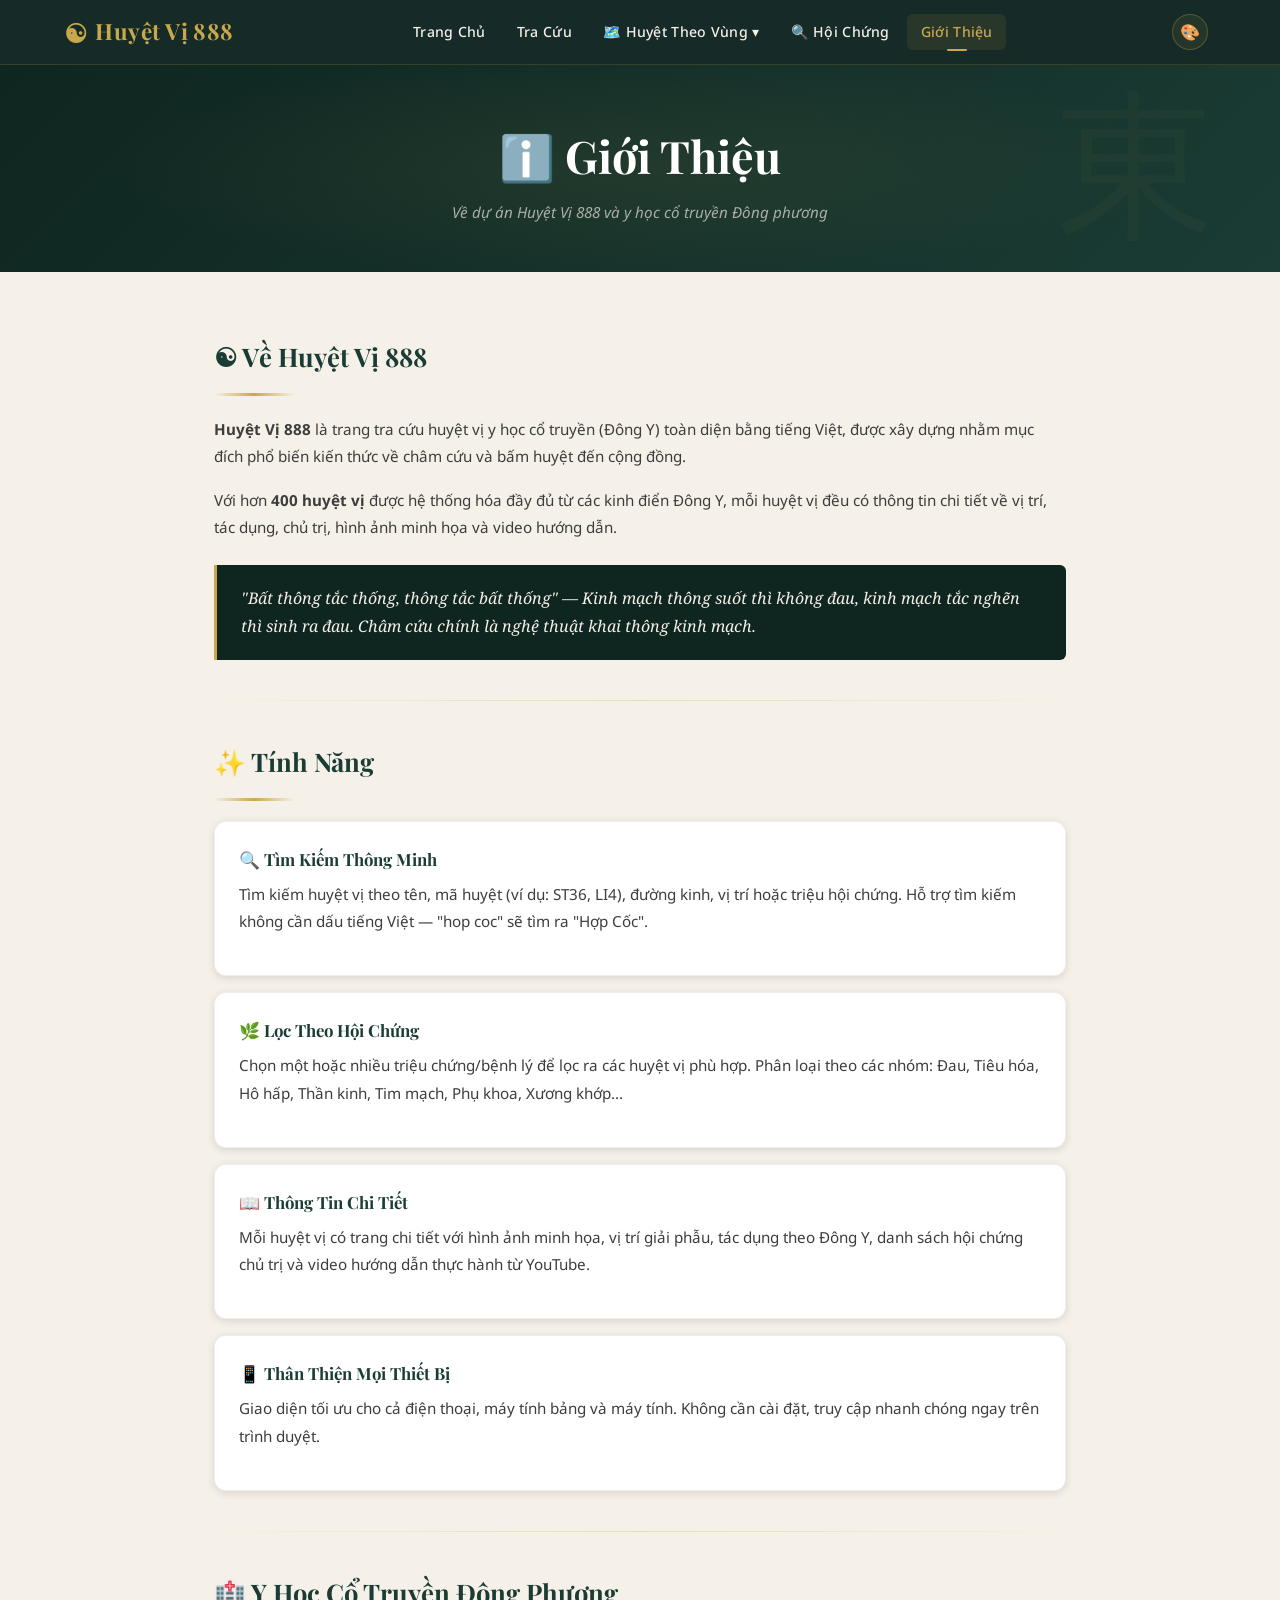
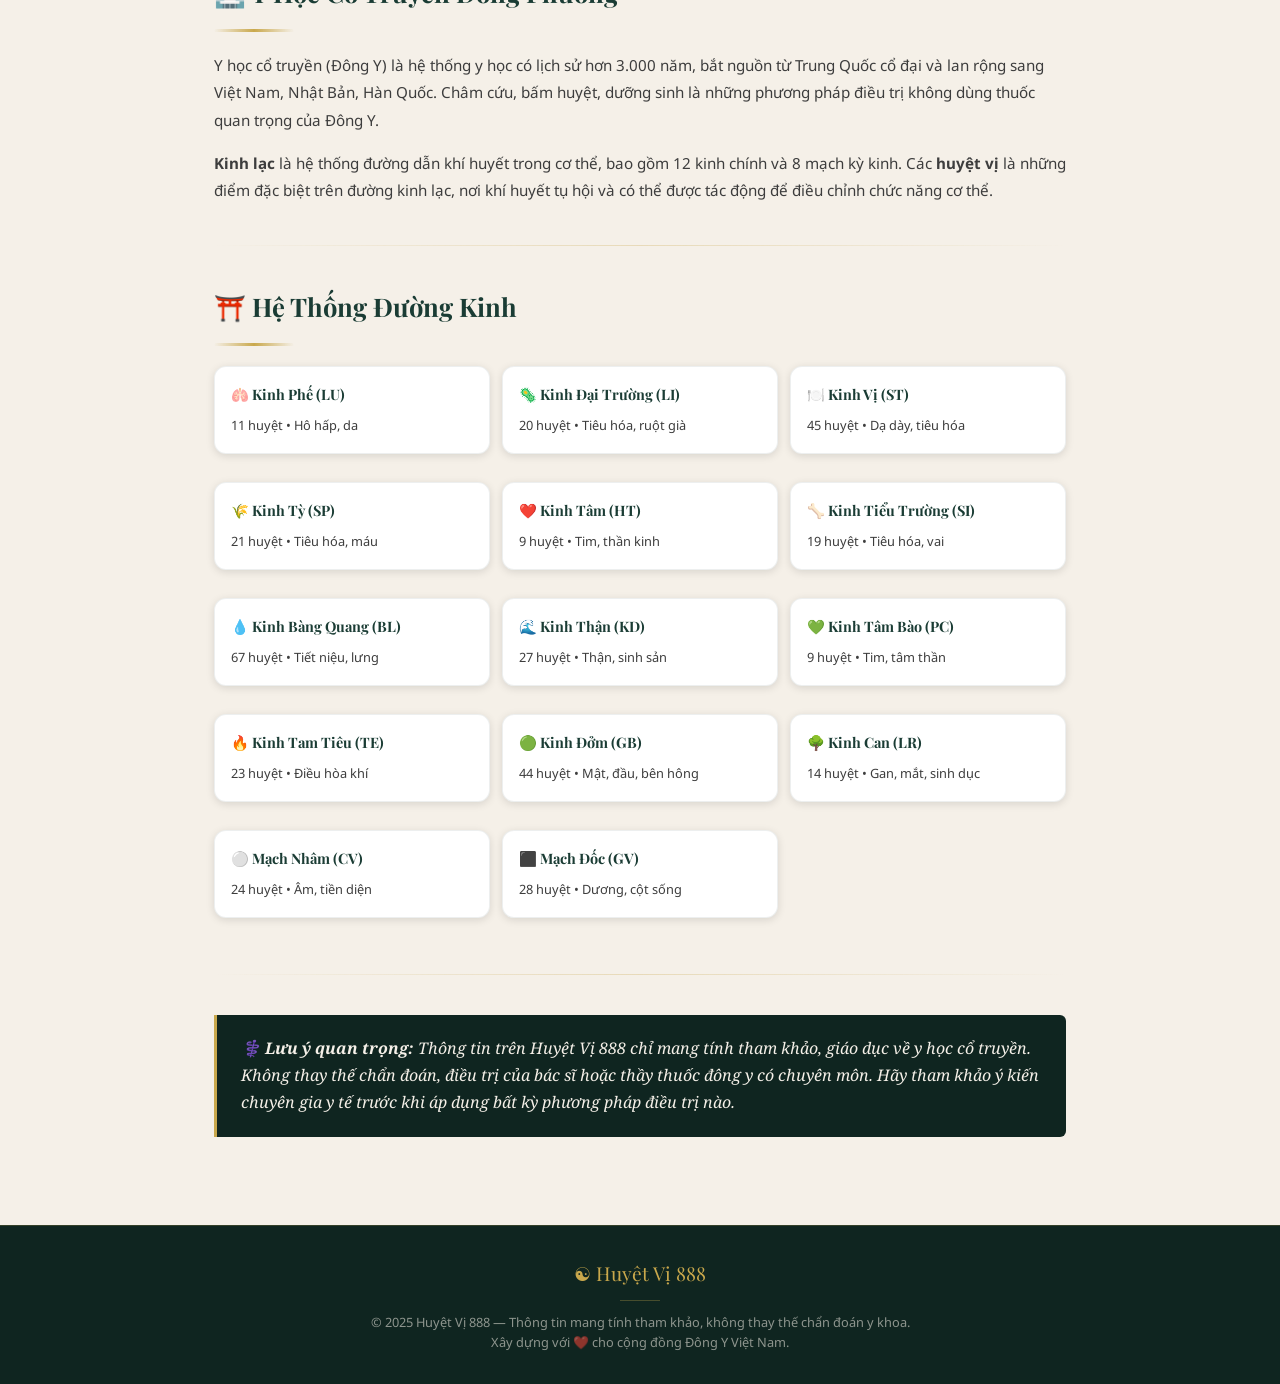
==== commit ac56beca: "Add files via upload" ====
--- a/about.html
+++ b/about.html
@@ -6,6 +6,49 @@
   <title>Giới Thiệu — Huyệt Vị 888</title>
   <meta name="description" content="Giới thiệu về dự án Huyệt Vị 888 — trang tra cứu huyệt vị Đông Y toàn diện bằng tiếng Việt.">
   <link rel="stylesheet" href="assets/css/style.css">
+
+<style>
+.map-nav-dropdown { position: relative; }
+.map-nav-btn {
+  background: none; border: none; cursor: pointer;
+  color: var(--cream, #f5f0e8); font: inherit; font-size: 0.88rem;
+  font-weight: 500; letter-spacing: 0.02em;
+  padding: 0.4rem 0.85rem; border-radius: 4px;
+  transition: color 0.2s, background 0.2s; white-space: nowrap;
+}
+.map-nav-btn:hover { background: rgba(201,168,76,0.1); color: var(--gold, #c9a84c); }
+.map-nav-panel {
+  position: absolute; top: calc(100% + 10px); left: 50%;
+  transform: translateX(-50%) translateY(-8px);
+  min-width: 280px; max-width: 340px;
+  background: #fff; border-radius: 10px;
+  box-shadow: 0 8px 32px rgba(0,0,0,0.18);
+  opacity: 0; pointer-events: none;
+  transition: opacity 0.25s ease, transform 0.25s ease;
+  z-index: 500; padding: 0.5rem;
+  border: 1px solid rgba(0,0,0,0.08);
+}
+.map-nav-dropdown.open .map-nav-panel {
+  opacity: 1; pointer-events: all;
+  transform: translateX(-50%) translateY(0);
+}
+.mnd-card {
+  display: flex; align-items: center; gap: 0.6rem;
+  padding: 0.5rem 0.6rem; border-radius: 7px; cursor: pointer;
+  transition: background 0.15s; text-decoration: none; color: #1a3c34;
+}
+.mnd-card:hover { background: rgba(26,60,52,0.07); }
+.mnd-thumb {
+  width: 48px; height: 36px; border-radius: 5px;
+  background: #e8e2d6; overflow: hidden; flex-shrink: 0;
+  display: flex; align-items: center; justify-content: center; font-size: 1.2rem;
+}
+.mnd-thumb img { width: 100%; height: 100%; object-fit: cover; }
+.mnd-info .mnd-name { font-size: 0.85rem; font-weight: 700; color: #1a3c34; }
+.mnd-info .mnd-count { font-size: 0.72rem; color: #555; }
+.mnd-empty { padding: 0.75rem; font-size: 0.82rem; color: #aaa; text-align: center; }
+.mnd-empty a { color: #1a3c34; font-weight: 600; }
+</style>
 </head>
 <body>
 
@@ -24,12 +67,35 @@
     </a>
     <div class="nav-links">
       <a href="index.html">Trang Chủ</a>
-      <a href="search.html">Tìm Kiếm</a>
-      <a href="filter.html">Lọc Chứng Bệnh</a>
+      <a href="search.html">Tra Cứu</a>
+            <div class="map-nav-dropdown" id="map-nav-dd">
+        <button class="map-nav-btn" id="map-nav-btn">🗺️ Huyệt Theo Vùng ▾</button>
+        <div class="map-nav-panel" id="map-nav-panel">
+          <div class="mnd-loading" style="padding:.75rem;color:#aaa;font-size:.82rem;">Đang tải...</div>
+        </div>
+      </div>
+      <a href="benh.html">🔍 Hội Chứng</a>
       <a href="about.html">Giới Thiệu</a>
-      <a href="admin.html" class="nav-admin-link">⚙ Admin</a>
-    </div>
-    <div class="theme-switcher" id="theme-switcher"><button class="theme-toggle-btn" id="theme-toggle-btn" aria-label="Đổi theme">🎨</button><div class="theme-dropdown" id="theme-dropdown"><div class="theme-dropdown-title">Giao Diện</div><button class="theme-opt" data-theme="jade"><span class="theme-swatch" style="background:#1a3c34"></span> Ngọc Bích</button><button class="theme-opt" data-theme="brown"><span class="theme-swatch" style="background:#5c2e0a"></span> Nâu Trầm</button><button class="theme-opt" data-theme="red"><span class="theme-swatch" style="background:#7a1515"></span> Đỏ Son</button><button class="theme-opt" data-theme="ink"><span class="theme-swatch" style="background:#1a1a2e"></span> Mực Tàu</button></div></div>
+    </div>
+    <!-- Theme switcher -->
+    <div class="theme-switcher" id="theme-switcher" title="Đổi giao diện">
+      <button class="theme-toggle-btn" id="theme-toggle-btn" aria-label="Đổi theme">🎨</button>
+      <div class="theme-dropdown" id="theme-dropdown">
+        <div class="theme-dropdown-title">Giao Diện</div>
+        <button class="theme-opt" data-theme="jade" title="Xanh ngọc (mặc định)">
+          <span class="theme-swatch" style="background:#1a3c34"></span> Ngọc Bích
+        </button>
+        <button class="theme-opt" data-theme="brown" title="Nâu trầm">
+          <span class="theme-swatch" style="background:#5c2e0a"></span> Nâu Trầm
+        </button>
+        <button class="theme-opt" data-theme="red" title="Đỏ son">
+          <span class="theme-swatch" style="background:#7a1515"></span> Đỏ Son
+        </button>
+        <button class="theme-opt" data-theme="ink" title="Đen mực Tàu">
+          <span class="theme-swatch" style="background:#1a1a2e"></span> Mực Tàu
+        </button>
+      </div>
+    </div>
     <button class="hamburger" id="hamburger" aria-label="Mở menu">
       <span></span><span></span><span></span>
     </button>
@@ -39,8 +105,8 @@
 <!-- MOBILE NAV -->
 <div id="mobile-nav" aria-label="Menu di động">
   <a href="index.html">🏠 Trang Chủ</a>
-  <a href="search.html">🔍 Tìm Kiếm</a>
-  <a href="filter.html">🌿 Lọc Chứng Bệnh</a>
+  <a href="search.html">🔍 Tra Cứu</a>
+  <a href="benh.html">🔍 Hội Chứng</a>
   <a href="about.html">ℹ️ Giới Thiệu</a>
 </div>
 
@@ -82,17 +148,17 @@
 
       <div class="about-card">
         <h3>🔍 Tìm Kiếm Thông Minh</h3>
-        <p>Tìm kiếm huyệt vị theo tên, mã huyệt (ví dụ: ST36, LI4), đường kinh, vị trí hoặc triệu chứng bệnh. Hỗ trợ tìm kiếm không cần dấu tiếng Việt — "hop coc" sẽ tìm ra "Hợp Cốc".</p>
+        <p>Tìm kiếm huyệt vị theo tên, mã huyệt (ví dụ: ST36, LI4), đường kinh, vị trí hoặc triệu hội chứng. Hỗ trợ tìm kiếm không cần dấu tiếng Việt — "hop coc" sẽ tìm ra "Hợp Cốc".</p>
       </div>
 
       <div class="about-card">
-        <h3>🌿 Lọc Theo Chứng Bệnh</h3>
+        <h3>🌿 Lọc Theo Hội Chứng</h3>
         <p>Chọn một hoặc nhiều triệu chứng/bệnh lý để lọc ra các huyệt vị phù hợp. Phân loại theo các nhóm: Đau, Tiêu hóa, Hô hấp, Thần kinh, Tim mạch, Phụ khoa, Xương khớp...</p>
       </div>
 
       <div class="about-card">
         <h3>📖 Thông Tin Chi Tiết</h3>
-        <p>Mỗi huyệt vị có trang chi tiết với hình ảnh minh họa, vị trí giải phẫu, tác dụng theo Đông Y, danh sách chứng bệnh chủ trị và video hướng dẫn thực hành từ YouTube.</p>
+        <p>Mỗi huyệt vị có trang chi tiết với hình ảnh minh họa, vị trí giải phẫu, tác dụng theo Đông Y, danh sách hội chứng chủ trị và video hướng dẫn thực hành từ YouTube.</p>
       </div>
 
       <div class="about-card">
@@ -215,5 +281,41 @@
 
 <script src="assets/js/data.js"></script>
 <script src="assets/js/main.js"></script>
+
+
+
+<script>
+(function() {
+  const btn   = document.getElementById('map-nav-btn');
+  const dd    = document.getElementById('map-nav-dd');
+  const panel = document.getElementById('map-nav-panel');
+  if (!btn || !dd || !panel) return;
+  function getMaps() {
+    try {
+      const raw = localStorage.getItem('huyet888-maps');
+      if (raw) { const data = JSON.parse(raw); if (data && Array.isArray(data.maps) && data.maps.length) return Promise.resolve(data.maps); }
+    } catch(e) {}
+    return fetch('assets/js/map-data.json').then(r => r.json()).then(data => (data && data.maps) ? data.maps : []).catch(() => []);
+  }
+  function renderMaps(maps) {
+    if (!maps.length) { panel.innerHTML = '<div class="mnd-empty">Chưa có bản đồ. <a href="admin.html">Vào Admin để tạo →</a></div>'; return; }
+    panel.innerHTML = maps.map(m => {
+      const thumb = m.imageData ? '<img src="' + m.imageData + '" alt="">' : '🗺️';
+      const count = (m.points || []).length;
+      return '<a class="mnd-card" href="map-viewer.html?id=' + encodeURIComponent(m.id) + '">' +
+        '<div class="mnd-thumb">' + thumb + '</div>' +
+        '<div class="mnd-info"><div class="mnd-name">' + (m.title || 'Bản đồ') + '</div>' +
+        '<div class="mnd-count">' + count + ' huyệt vị</div></div></a>';
+    }).join('');
+  }
+  function toggle(open) {
+    dd.classList.toggle('open', open);
+    if (open) { getMaps().then(renderMaps); }
+  }
+  btn.addEventListener('click', e => { e.stopPropagation(); toggle(!dd.classList.contains('open')); });
+  document.addEventListener('click', () => toggle(false));
+  panel.addEventListener('click', e => e.stopPropagation());
+})();
+</script>
 </body>
 </html>
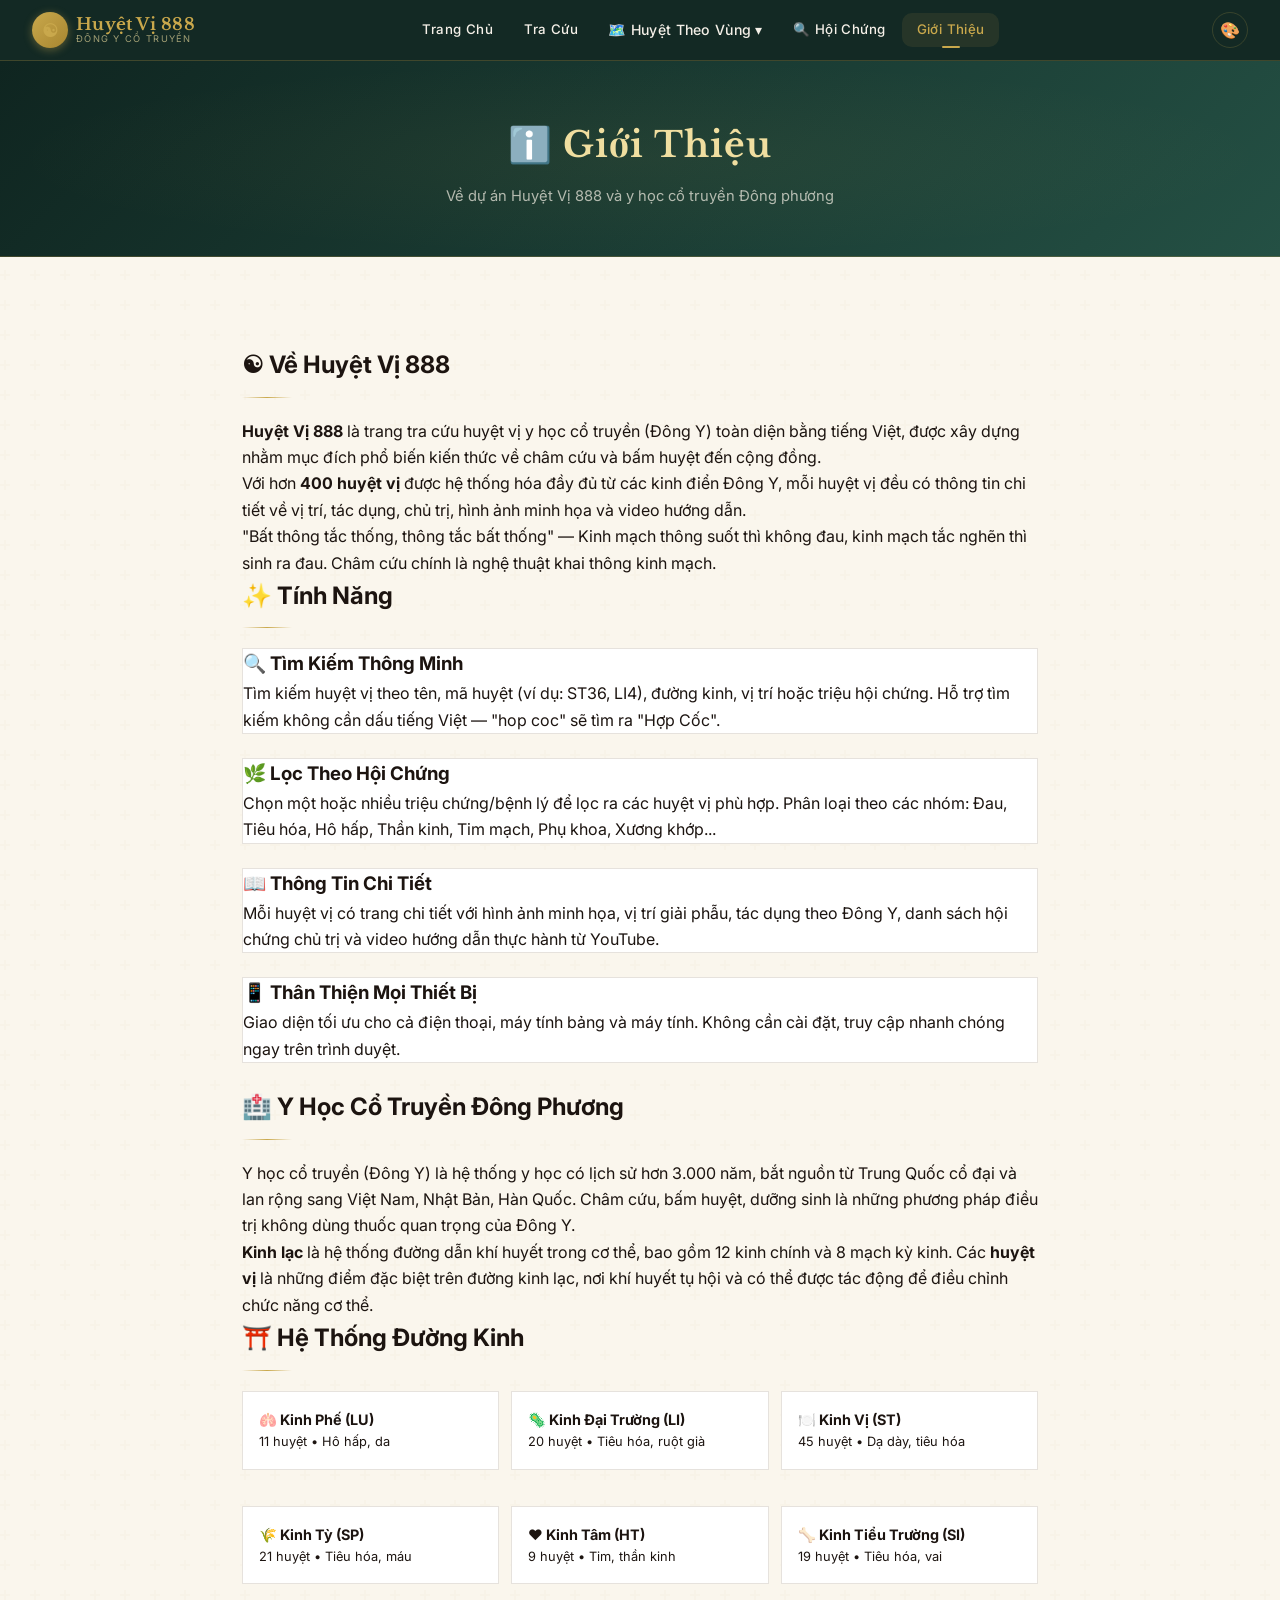
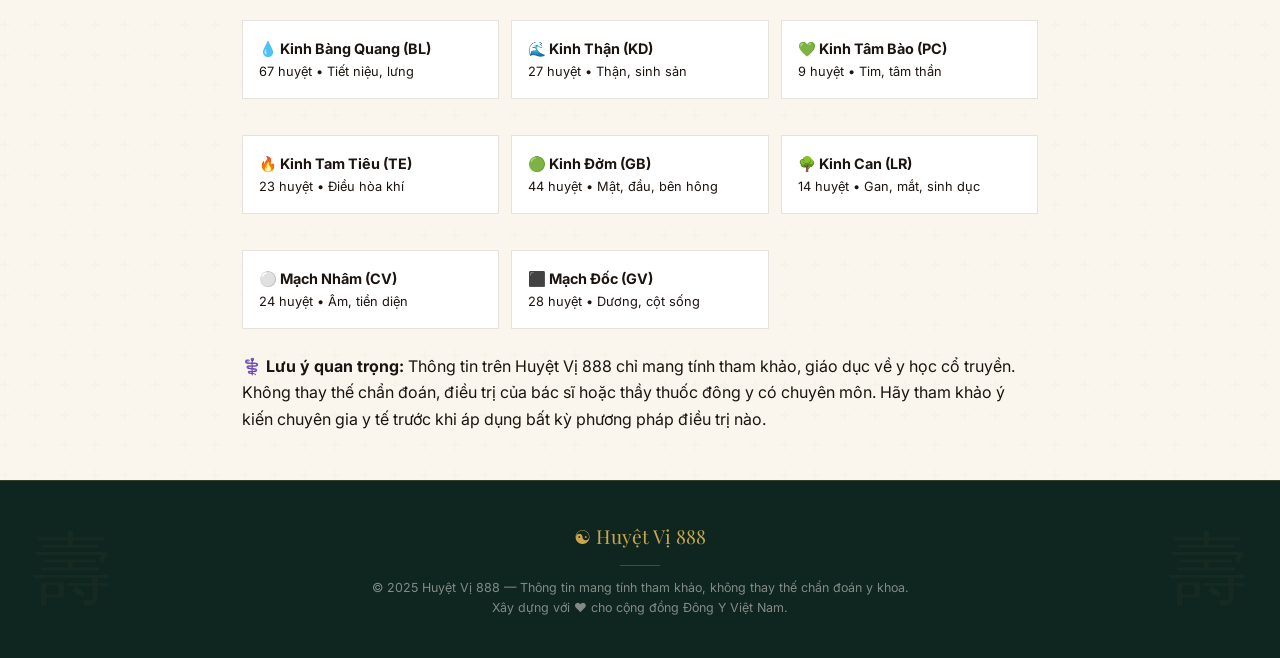
==== commit 9c97cd61: "Add files via upload Version 10" ====
--- a/about.html
+++ b/about.html
@@ -49,6 +49,10 @@
 .mnd-empty { padding: 0.75rem; font-size: 0.82rem; color: #aaa; text-align: center; }
 .mnd-empty a { color: #1a3c34; font-weight: 600; }
 </style>
+
+<style>
+.about-section { max-width: 860px !important; margin: 0 auto !important; padding: 3rem 2rem !important; }
+</style>
 </head>
 <body>
 
@@ -62,8 +66,11 @@
 <nav id="navbar" role="navigation" aria-label="Điều hướng chính">
   <div class="nav-inner">
     <a href="index.html" class="nav-logo">
-      <span class="logo-icon">☯</span>
-      Huyệt Vị 888
+      <div class="logo-circle">☯</div>
+      <div class="logo-text-wrap">
+        <span class="logo-main">Huyệt Vị 888</span>
+        <span class="logo-sub">Đông Y Cổ Truyền</span>
+      </div>
     </a>
     <div class="nav-links">
       <a href="index.html">Trang Chủ</a>
@@ -106,7 +113,13 @@
 <div id="mobile-nav" aria-label="Menu di động">
   <a href="index.html">🏠 Trang Chủ</a>
   <a href="search.html">🔍 Tra Cứu</a>
-  <a href="benh.html">🔍 Hội Chứng</a>
+  <details class="mobile-map-details">
+    <summary>🗺️ Huyệt Theo Vùng</summary>
+    <div id="mobile-map-links" class="mobile-map-links">
+      <a href="map-viewer.html">🗺️ Xem bản đồ huyệt vị →</a>
+    </div>
+  </details>
+  <a href="benh.html">🩺 Hội Chứng</a>
   <a href="about.html">ℹ️ Giới Thiệu</a>
 </div>
 
--- a/assets/css/style.css
+++ b/assets/css/style.css
@@ -1,57 +1,63 @@
 /* =====================================================
-   HUYỆT VỊ 888 — style.css
-   TCM Traditional Chinese Medicine Theme
+   HUYỆT VỊ 888 — style.css v9
+   Phong cách Á Đông — 3D Modern · Clear Typography
    ===================================================== */
 
-@import url('https://fonts.googleapis.com/css2?family=Playfair+Display:wght@400;600;700;900&family=Noto+Serif:ital,wght@0,400;0,600;1,400&family=Noto+Sans:wght@300;400;500;600&display=swap');
+@import url('https://fonts.googleapis.com/css2?family=Playfair+Display:ital,wght@0,400;0,600;0,700;0,900;1,400&family=Inter:wght@300;400;500;600;700&family=Libre+Baskerville:ital,wght@0,400;0,700;1,400&family=Crimson+Pro:ital,wght@0,400;0,600;1,400&display=swap');
 
 /* ===== CSS VARIABLES ===== */
 :root {
-  --jade: #1a3c34;
+  --ink:       #1c1410;
+  --ink-mid:   #2e2018;
+  --ink-soft:  #4a3728;
+  --jade:      #1a3c34;
   --jade-dark: #0f2520;
-  --jade-mid: #245044;
-  --jade-light: #2e6b5a;
-  --gold: #c9a84c;
-  --gold-light: #e8c96d;
+  --jade-mid:  #245044;
+  --jade-light:#2e6b5a;
+  --gold:      #c9a84c;
+  --gold-light:#e8c96d;
   --gold-pale: #f0dea0;
-  --cream: #f5f0e8;
-  --cream-dark: #ede5d5;
-  --cream-mid: #e8dfc9;
-  --text-dark: #1a1a1a;
-  --text-mid: #3d3d3d;
-  --text-light: #6b6b6b;
-  --white: #ffffff;
-  --red-accent: #8b2020;
-  --shadow-sm: 0 2px 8px rgba(0,0,0,0.12);
-  --shadow-md: 0 4px 20px rgba(0,0,0,0.18);
-  --shadow-lg: 0 8px 40px rgba(0,0,0,0.25);
-  --shadow-gold: 0 0 20px rgba(201,168,76,0.35);
-  --radius: 12px;
+  --gold-dim:  #a88630;
+  --vermilion: #8b2020;
+  --bamboo:    #5c7a3e;
+  --cream:     #f4efe4;
+  --cream-dark:#ede5d5;
+  --cream-mid: #e6dcc8;
+  --cream-warm:#f8f3ea;
+  --parchment: #faf6ed;
+  --white:     #ffffff;
+  --text-dark: #1c1410;
+  --text-mid:  #3d2e22;
+  --text-light:#7a6555;
+  --border:    rgba(90,60,30,0.15);
+  --border-gold: rgba(201,168,76,0.3);
+  --shadow-sm: 0 2px 12px rgba(28,20,16,0.1);
+  --shadow-md: 0 6px 28px rgba(28,20,16,0.15);
+  --shadow-lg: 0 12px 50px rgba(28,20,16,0.22);
+  --radius:    10px;
   --radius-sm: 6px;
-  --radius-lg: 20px;
-  --transition: 0.3s ease;
-  --font-display: 'Playfair Display', 'Times New Roman', serif;
-  --font-serif: 'Noto Serif', Georgia, serif;
-  --font-sans: 'Noto Sans', sans-serif;
+  --radius-lg: 18px;
+  --transition:0.3s ease;
+  --font-display: 'Playfair Display', Georgia, 'Times New Roman', serif;
+  --font-serif:  'Noto Serif', Georgia, serif;
+  --font-sans:   'Inter', 'Segoe UI', sans-serif;
 }
 
 /* ===== RESET & BASE ===== */
 *, *::before, *::after { box-sizing: border-box; margin: 0; padding: 0; }
-
-html {
-  scroll-behavior: smooth;
-  font-size: 16px;
-}
-
+html { scroll-behavior: smooth; font-size: 16px; }
 body {
   font-family: var(--font-sans);
-  background-color: var(--cream);
+  -webkit-font-smoothing: antialiased;
+  -moz-osx-font-smoothing: grayscale;
+  background-color: var(--parchment);
   color: var(--text-dark);
-  line-height: 1.6;
+  line-height: 1.65;
   min-height: 100vh;
   overflow-x: hidden;
-}
-
+  background-image:
+    url("data:image/svg+xml,%3Csvg width='60' height='60' viewBox='0 0 60 60' xmlns='http://www.w3.org/2000/svg'%3E%3Cg fill='none' fill-rule='evenodd'%3E%3Cg fill='%23c9a84c' fill-opacity='0.03'%3E%3Cpath d='M36 34v-4h-2v4h-4v2h4v4h2v-4h4v-2h-4zm0-30V0h-2v4h-4v2h4v4h2V6h4V4h-4zM6 34v-4H4v4H0v2h4v4h2v-4h4v-2H6zM6 4V0H4v4H0v2h4v4h2V6h4V4H6z'/%3E%3C/g%3E%3C/g%3E%3C/svg%3E");
+}
 a { color: inherit; text-decoration: none; }
 img { max-width: 100%; display: block; }
 ul { list-style: none; }
@@ -60,12 +66,10 @@
 
 /* ===== PAGE FADE-IN ===== */
 @keyframes fadeInPage {
-  from { opacity: 0; transform: translateY(12px); }
+  from { opacity: 0; transform: translateY(16px); }
   to   { opacity: 1; transform: translateY(0); }
 }
-.page-content {
-  animation: fadeInPage 0.5s ease forwards;
-}
+.page-content { animation: fadeInPage 0.55s ease forwards; }
 
 /* ===== LOADER ===== */
 #page-loader {
@@ -74,21 +78,19 @@
   display: flex; flex-direction: column;
   align-items: center; justify-content: center;
   z-index: 9999;
-  transition: opacity 0.5s ease, visibility 0.5s ease;
+  transition: opacity 0.6s ease, visibility 0.6s ease;
 }
 #page-loader.hidden { opacity: 0; visibility: hidden; }
-
 .loader-symbol {
-  font-size: 3rem;
-  color: var(--gold);
-  animation: spin 2s linear infinite;
+  font-size: 3.5rem; color: var(--gold);
+  animation: spin 3s linear infinite;
 }
 .loader-text {
-  margin-top: 1rem;
+  margin-top: 1.2rem;
   font-family: var(--font-display);
   color: var(--gold-pale);
   font-size: 1.1rem;
-  letter-spacing: 0.1em;
+  letter-spacing: 0.15em;
 }
 @keyframes spin { to { transform: rotate(360deg); } }
 
@@ -96,878 +98,887 @@
 #navbar {
   position: fixed; top: 0; left: 0; right: 0;
   z-index: 1000;
-  background: rgba(15, 37, 32, 0.97);
-  backdrop-filter: blur(10px);
-  border-bottom: 1px solid rgba(201, 168, 76, 0.2);
+  background: rgba(15,37,32,0.98);
+  backdrop-filter: blur(12px);
+  border-bottom: 1px solid rgba(201,168,76,0.25);
   transition: box-shadow var(--transition);
 }
 #navbar.scrolled {
-  box-shadow: 0 2px 20px rgba(0,0,0,0.4);
+  box-shadow: 0 4px 30px rgba(0,0,0,0.5);
   border-bottom-color: rgba(201,168,76,0.4);
 }
-
 .nav-inner {
-  max-width: 1200px;
-  margin: 0 auto;
-  padding: 0 1.5rem;
-  height: 64px;
-  display: flex;
-  align-items: center;
-  justify-content: space-between;
-}
-
+  max-width: 1280px; margin: 0 auto;
+  padding: 0 2rem;
+  height: 60px;
+  display: flex; align-items: center; justify-content: space-between;
+}
 .nav-logo {
-  display: flex; align-items: center; gap: 0.5rem;
+  display: flex; align-items: center; gap: 0.6rem;
   font-family: var(--font-display);
-  font-size: 1.4rem;
-  font-weight: 700;
+  font-size: 1.35rem; font-weight: 700;
   color: var(--gold);
-  letter-spacing: 0.02em;
-  white-space: nowrap;
-}
-.nav-logo .logo-icon {
-  font-size: 1.6rem;
-  animation: gentlePulse 3s ease-in-out infinite;
-}
+  letter-spacing: 0.04em; white-space: nowrap;
+}
+.nav-logo .logo-icon { font-size: 1.5rem; animation: gentlePulse 4s ease-in-out infinite; }
 @keyframes gentlePulse {
-  0%, 100% { transform: scale(1); opacity: 1; }
-  50% { transform: scale(1.08); opacity: 0.85; }
-}
-
-.nav-links {
-  display: flex; align-items: center; gap: 0.25rem;
-}
+  0%,100% { transform: scale(1); opacity: 1; }
+  50% { transform: scale(1.1); opacity: 0.8; }
+}
+.nav-links { display: flex; align-items: center; gap: 0.15rem; }
 .nav-links a {
   color: var(--cream);
-  font-size: 0.88rem;
-  font-weight: 500;
-  padding: 0.4rem 0.85rem;
-  border-radius: var(--radius-sm);
+  font-size: 0.83rem; font-weight: 500;
+  padding: 0.4rem 0.9rem;
+  border-radius: var(--radius);
   transition: all var(--transition);
-  letter-spacing: 0.02em;
+  letter-spacing: 0.03em;
   position: relative;
 }
-.nav-links a:hover, .nav-links a.active {
-  color: var(--gold);
-  background: rgba(201,168,76,0.1);
-}
+.nav-links a:hover, .nav-links a.active { color: var(--gold); background: rgba(201,168,76,0.1); }
 .nav-links a.active::after {
   content: '';
-  position: absolute;
-  bottom: -1px; left: 50%; transform: translateX(-50%);
-  width: 20px; height: 2px;
-  background: var(--gold);
-  border-radius: 2px;
-}
-
-/* Hamburger */
+  position: absolute; bottom: -1px; left: 50%; transform: translateX(-50%);
+  width: 18px; height: 2px;
+  background: var(--gold); border-radius: 2px;
+}
 .hamburger {
-  display: none;
-  flex-direction: column;
-  gap: 5px;
-  padding: 6px;
-  cursor: pointer;
-  border-radius: var(--radius-sm);
+  display: none; flex-direction: column; gap: 5px;
+  padding: 6px; cursor: pointer; border-radius: var(--radius);
   transition: background var(--transition);
 }
 .hamburger:hover { background: rgba(201,168,76,0.1); }
 .hamburger span {
-  display: block;
-  width: 24px; height: 2px;
-  background: var(--cream);
-  border-radius: 2px;
+  display: block; width: 22px; height: 2px;
+  background: var(--cream); border-radius: 2px;
   transition: all 0.3s ease;
 }
-.hamburger.open span:nth-child(1) { transform: rotate(45deg) translate(5px, 5px); }
+.hamburger.open span:nth-child(1) { transform: rotate(45deg) translate(5px,5px); }
 .hamburger.open span:nth-child(2) { opacity: 0; }
-.hamburger.open span:nth-child(3) { transform: rotate(-45deg) translate(5px, -5px); }
-
-/* Mobile nav */
+.hamburger.open span:nth-child(3) { transform: rotate(-45deg) translate(5px,-5px); }
 #mobile-nav {
-  display: none;
-  position: fixed; top: 64px; left: 0; right: 0;
+  display: none; position: fixed; top: 60px; left: 0; right: 0;
   background: var(--jade-dark);
   border-bottom: 1px solid rgba(201,168,76,0.2);
-  z-index: 999;
-  padding: 1rem 1.5rem;
+  z-index: 999; padding: 1rem 1.5rem;
   flex-direction: column; gap: 0.25rem;
 }
 #mobile-nav.open { display: flex; }
 #mobile-nav a {
-  color: var(--cream);
-  font-size: 1rem;
-  padding: 0.65rem 0.75rem;
-  border-radius: var(--radius-sm);
+  color: var(--cream); font-size: 0.95rem;
+  padding: 0.6rem 0.75rem; border-radius: var(--radius);
   transition: all var(--transition);
 }
 #mobile-nav a:hover, #mobile-nav a.active { color: var(--gold); background: rgba(201,168,76,0.1); }
 
 /* ===== MAIN CONTENT OFFSET ===== */
-.main-content { padding-top: 64px; min-height: calc(100vh - 64px); }
+.main-content { padding-top: 60px; min-height: calc(100vh - 60px); }
 
 /* ===== FOOTER ===== */
 footer {
   background: var(--jade-dark);
   color: var(--cream-dark);
   text-align: center;
-  padding: 2rem 1.5rem;
+  padding: 2.5rem 1.5rem;
   border-top: 1px solid rgba(201,168,76,0.2);
-}
-footer .footer-logo {
+  position: relative;
+}
+footer::before {
+  content: '壽';
+  position: absolute; left: 2rem; top: 50%; transform: translateY(-50%);
+  font-size: 5rem; color: rgba(201,168,76,0.04);
+  font-family: serif; line-height: 1;
+  pointer-events: none;
+}
+footer::after {
+  content: '壽';
+  position: absolute; right: 2rem; top: 50%; transform: translateY(-50%);
+  font-size: 5rem; color: rgba(201,168,76,0.04);
+  font-family: serif; line-height: 1;
+  pointer-events: none;
+}
+.footer-logo {
   font-family: var(--font-display);
-  color: var(--gold);
-  font-size: 1.2rem;
-  margin-bottom: 0.5rem;
-}
-footer .footer-disclaimer {
-  font-size: 0.8rem;
-  color: rgba(245,240,232,0.55);
-  max-width: 600px;
-  margin: 0.5rem auto 0;
-  line-height: 1.5;
-}
-footer .footer-divider {
-  width: 40px; height: 1px;
-  background: rgba(201,168,76,0.3);
-  margin: 0.75rem auto;
-}
+  color: var(--gold); font-size: 1.2rem; margin-bottom: 0.5rem;
+}
+.footer-disclaimer {
+  font-size: 0.78rem; color: rgba(245,240,232,0.5);
+  max-width: 600px; margin: 0.5rem auto 0; line-height: 1.6;
+}
+.footer-divider { width: 40px; height: 1px; background: rgba(201,168,76,0.3); margin: 0.75rem auto; }
 
 /* ===== BACK TO TOP ===== */
 #back-to-top {
-  position: fixed;
-  bottom: 2rem; right: 2rem;
-  width: 44px; height: 44px;
+  position: fixed; bottom: 2rem; right: 2rem;
+  width: 42px; height: 42px;
   background: var(--jade);
   border: 1px solid rgba(201,168,76,0.4);
-  color: var(--gold);
-  border-radius: 50%;
-  font-size: 1.1rem;
+  color: var(--gold); border-radius: 50%; font-size: 1rem;
   display: flex; align-items: center; justify-content: center;
-  cursor: pointer;
-  z-index: 500;
+  cursor: pointer; z-index: 500;
   opacity: 0; visibility: hidden;
-  transition: all var(--transition);
-  box-shadow: var(--shadow-md);
+  transition: all var(--transition); box-shadow: var(--shadow-md);
 }
 #back-to-top.visible { opacity: 1; visibility: visible; }
 #back-to-top:hover { background: var(--jade-light); transform: translateY(-2px); }
 
 /* ===== TOAST ===== */
 #toast {
-  position: fixed;
-  bottom: 5rem; right: 2rem;
+  position: fixed; bottom: 5rem; right: 2rem;
   background: var(--jade);
   color: var(--gold-pale);
   padding: 0.65rem 1.25rem;
-  border-radius: var(--radius-sm);
+  border-radius: var(--radius);
   border: 1px solid rgba(201,168,76,0.35);
-  font-size: 0.85rem;
-  z-index: 2000;
+  font-size: 0.82rem; z-index: 2000;
   opacity: 0; visibility: hidden;
   transform: translateY(10px);
-  transition: all 0.3s ease;
-  box-shadow: var(--shadow-md);
+  transition: all 0.3s ease; box-shadow: var(--shadow-md);
 }
 #toast.show { opacity: 1; visibility: visible; transform: translateY(0); }
 
 /* ===== COMMON SECTION STYLES ===== */
-.section-header {
-  text-align: center;
-  margin-bottom: 2.5rem;
-}
+.section-header { text-align: center; margin-bottom: 3rem; }
 .section-header h2 {
-  font-family: var(--font-display);
-  font-size: clamp(1.5rem, 3vw, 2rem);
-  color: var(--jade);
-  margin-bottom: 0.5rem;
-}
-.section-header p {
-  color: var(--text-light);
-  font-size: 0.95rem;
-}
+  font-family: var(--font-serif);
+  font-size: clamp(1.55rem, 3vw, 2.1rem);
+  color: var(--jade); font-weight: 600;
+  margin-bottom: 0.6rem; letter-spacing: 0.01em;
+}
+.section-header p { color: var(--text-light); font-size: 0.92rem; font-style: italic; }
 .gold-line {
-  width: 60px; height: 2px;
+  width: 50px; height: 1px;
   background: linear-gradient(90deg, transparent, var(--gold), transparent);
-  margin: 0.75rem auto;
-}
-
-/* ===== HERO (INDEX) ===== */
+  margin: 0.8rem auto;
+}
+/* Decorative hanzi watermark */
+.hanzi-deco {
+  font-size: 6rem; color: rgba(26,60,52,0.05);
+  font-family: serif; line-height: 1;
+  pointer-events: none; user-select: none;
+  position: absolute;
+}
+
+/* ===== HERO (INDEX) — 3D Modern ===== */
 .hero {
   position: relative;
-  min-height: 92vh;
+  min-height: 60vh;
   display: flex; align-items: center; justify-content: center;
   overflow: hidden;
   background: var(--jade-dark);
 }
-
-/* TCM CSS Art background */
 .hero-bg {
   position: absolute; inset: 0;
   background:
-    radial-gradient(ellipse 80% 60% at 50% 40%, rgba(46,107,90,0.4) 0%, transparent 70%),
-    radial-gradient(circle at 10% 80%, rgba(201,168,76,0.08) 0%, transparent 40%),
-    radial-gradient(circle at 90% 20%, rgba(201,168,76,0.06) 0%, transparent 35%),
-    linear-gradient(180deg, #0f2520 0%, #1a3c34 50%, #0f2520 100%);
+    radial-gradient(ellipse 80% 60% at 50% 30%, rgba(46,107,90,0.6) 0%, transparent 60%),
+    radial-gradient(circle at 10% 80%, rgba(201,168,76,0.1) 0%, transparent 40%),
+    radial-gradient(circle at 90% 20%, rgba(201,168,76,0.08) 0%, transparent 35%),
+    linear-gradient(160deg, #0a1a16 0%, #1a3c34 50%, #0d2019 100%);
   overflow: hidden;
 }
-
-/* Lotus decorative rings */
+/* 3D grid floor effect */
 .hero-bg::before {
   content: '';
   position: absolute;
-  top: 50%; left: 50%;
-  transform: translate(-50%, -50%);
-  width: 700px; height: 700px;
+  bottom: -60px; left: 0; right: 0;
+  height: 280px;
+  background:
+    repeating-linear-gradient(
+      0deg,
+      transparent,
+      transparent 59px,
+      rgba(201,168,76,0.07) 60px
+    ),
+    repeating-linear-gradient(
+      90deg,
+      transparent,
+      transparent 79px,
+      rgba(201,168,76,0.07) 80px
+    );
+  transform: perspective(400px) rotateX(60deg);
+  transform-origin: center bottom;
+  mask-image: linear-gradient(to bottom, transparent 0%, rgba(0,0,0,0.6) 60%, black 100%);
+  -webkit-mask-image: linear-gradient(to bottom, transparent 0%, rgba(0,0,0,0.6) 60%, black 100%);
+}
+/* Floating orbs 3D */
+.hero-bg::after {
+  content: '';
+  position: absolute;
+  top: -80px; right: -80px;
+  width: 400px; height: 400px;
   border-radius: 50%;
-  border: 1px solid rgba(201,168,76,0.08);
-  box-shadow:
-    0 0 0 80px rgba(201,168,76,0.03),
-    0 0 0 160px rgba(201,168,76,0.025),
-    0 0 0 240px rgba(201,168,76,0.02),
-    0 0 0 320px rgba(201,168,76,0.015);
-}
-.hero-bg::after {
-  content: '龍';
+  background: radial-gradient(circle, rgba(201,168,76,0.12) 0%, transparent 70%);
+  filter: blur(40px);
+  animation: orbFloat 8s ease-in-out infinite;
+}
+@keyframes orbFloat {
+  0%, 100% { transform: translate(0, 0) scale(1); }
+  50% { transform: translate(-30px, 30px) scale(1.1); }
+}
+.hero-orb-left {
   position: absolute;
-  top: 8%; right: 8%;
-  font-size: 8rem;
-  color: rgba(201,168,76,0.04);
-  font-family: serif;
-  line-height: 1;
-  pointer-events: none;
-  user-select: none;
-}
-
-/* Wave pattern at bottom */
+  bottom: -60px; left: -60px;
+  width: 320px; height: 320px;
+  border-radius: 50%;
+  background: radial-gradient(circle, rgba(46,107,90,0.25) 0%, transparent 70%);
+  filter: blur(50px);
+  animation: orbFloat 10s ease-in-out infinite reverse;
+}
+/* Hanzi watermark */
+.hero-hanzi-left {
+  position: absolute; bottom: 8%; left: 4%;
+  font-size: 10rem; color: rgba(201,168,76,0.04);
+  font-family: serif; line-height: 1;
+  pointer-events: none; user-select: none;
+}
+/* Vertical accent lines */
+.hero-lines {
+  position: absolute; top: 0; left: 10%; right: 10%;
+  height: 100%; pointer-events: none;
+  display: flex; gap: 8%;
+}
+.hero-lines span {
+  flex: 1; background: linear-gradient(to bottom, transparent, rgba(201,168,76,0.05) 30%, rgba(201,168,76,0.05) 70%, transparent);
+}
 .hero-wave {
-  position: absolute;
-  bottom: 0; left: 0; right: 0;
-  height: 80px;
-  overflow: hidden;
+  position: absolute; bottom: 0; left: 0; right: 0; height: 60px; overflow: hidden;
 }
 .hero-wave svg { width: 100%; height: 100%; }
-
 .hero-content {
   position: relative; z-index: 2;
-  text-align: center;
-  padding: 3rem 1.5rem;
-  max-width: 800px;
-  margin: 0 auto;
-}
-
+  text-align: center; padding: 3rem 2rem;
+  max-width: 860px; margin: 0 auto;
+}
 .hero-badge {
-  display: inline-flex; align-items: center; gap: 0.5rem;
+  display: inline-flex; align-items: center; gap: 0.6rem;
   background: rgba(201,168,76,0.1);
   border: 1px solid rgba(201,168,76,0.3);
-  color: var(--gold-pale);
-  padding: 0.35rem 1rem;
+  color: var(--gold-pale); padding: 0.3rem 1.1rem;
   border-radius: 100px;
-  font-size: 0.8rem;
-  letter-spacing: 0.08em;
-  margin-bottom: 1.5rem;
-  font-family: var(--font-sans);
-}
+  font-size: 0.73rem; letter-spacing: 0.12em;
+  margin-bottom: 1.5rem; font-family: var(--font-sans);
+  text-transform: uppercase;
+  box-shadow: 0 0 20px rgba(201,168,76,0.15), inset 0 1px 0 rgba(255,255,255,0.08);
+}
+.hero-badge::before { content: '⸺'; opacity: 0.5; }
+.hero-badge::after  { content: '⸺'; opacity: 0.5; }
 
 .hero-title {
   font-family: var(--font-display);
-  font-size: clamp(2.8rem, 7vw, 5.5rem);
-  font-weight: 900;
-  color: var(--white);
-  line-height: 1.05;
-  letter-spacing: -0.01em;
-  margin-bottom: 1rem;
-}
-.hero-title span {
-  color: var(--gold);
+  font-size: clamp(2.4rem, 6vw, 4.5rem);
+  font-weight: 700; color: var(--white);
+  line-height: 1.1; letter-spacing: -0.01em;
+  margin-bottom: 0.5rem;
+  text-shadow:
+    0 2px 4px rgba(0,0,0,0.4),
+    0 8px 30px rgba(0,0,0,0.3);
+}
+.hero-title strong {
+  font-weight: 900; color: var(--gold);
   display: block;
-}
-
+  text-shadow:
+    0 0 30px rgba(201,168,76,0.5),
+    0 2px 8px rgba(0,0,0,0.4);
+}
+.hero-title-hanzi {
+  font-family: var(--font-serif);
+  font-size: clamp(0.9rem, 1.8vw, 1.15rem);
+  color: rgba(201,168,76,0.5);
+  letter-spacing: 0.4em; margin-bottom: 1.25rem;
+  font-weight: 300;
+}
+.hero-subtitle {
+  font-family: var(--font-sans);
+  font-size: clamp(0.88rem, 1.8vw, 1rem);
+  color: rgba(245,240,232,0.65);
+  margin-bottom: 2rem; line-height: 1.7;
+  font-weight: 300;
+}
+.hero-search-wrap {
+  display: flex; gap: 0; max-width: 560px; margin: 0 auto 2rem;
+  border: 1px solid rgba(201,168,76,0.4);
+  border-radius: 8px; overflow: hidden;
+  box-shadow:
+    0 4px 30px rgba(0,0,0,0.5),
+    0 0 0 1px rgba(201,168,76,0.15),
+    inset 0 1px 0 rgba(201,168,76,0.08);
+}
+.hero-search-wrap input {
+  flex: 1; padding: 0.85rem 1.4rem;
+  border: none; background: rgba(255,255,255,0.06);
+  color: var(--white); font-size: 0.9rem; outline: none;
+  backdrop-filter: blur(8px); font-family: var(--font-sans);
+}
+.hero-search-wrap input::placeholder { color: rgba(245,240,232,0.4); }
+.hero-search-wrap button {
+  padding: 0.85rem 1.4rem;
+  background: var(--gold); color: var(--jade-dark);
+  font-weight: 700; font-size: 0.84rem;
+  transition: background var(--transition);
+  letter-spacing: 0.04em; white-space: nowrap;
+}
+.hero-search-wrap button:hover { background: var(--gold-light); }
+.hero-stats { display: flex; justify-content: center; gap: 2.5rem; flex-wrap: wrap; }
+.stat-item { text-align: center; }
+.stat-number {
+  font-family: var(--font-display);
+  font-size: 1.8rem; font-weight: 700; color: var(--gold); line-height: 1;
+  text-shadow: 0 0 20px rgba(201,168,76,0.4);
+}
+.stat-label {
+  font-size: 0.7rem; color: rgba(245,240,232,0.5);
+  letter-spacing: 0.08em; margin-top: 0.2rem;
+  text-transform: uppercase; font-family: var(--font-sans);
+}
+.stat-divider {
+  width: 1px; height: 36px; background: rgba(201,168,76,0.2);
+  align-self: center;
+}
+
+.hero-wave {
+  position: absolute; bottom: 0; left: 0; right: 0; height: 70px; overflow: hidden;
+}
+.hero-wave svg { width: 100%; height: 100%; }
+.hero-content {
+  position: relative; z-index: 2;
+  text-align: center; padding: 4rem 2rem;
+  max-width: 860px; margin: 0 auto;
+}
+.hero-badge {
+  display: inline-flex; align-items: center; gap: 0.6rem;
+  background: rgba(201,168,76,0.08);
+  border: 1px solid rgba(201,168,76,0.25);
+  color: var(--gold-pale); padding: 0.35rem 1.1rem;
+  border-radius: 0; /* Square Á Đông style */
+  font-size: 0.75rem; letter-spacing: 0.15em;
+  margin-bottom: 2rem; font-family: var(--font-sans);
+  text-transform: uppercase;
+}
+.hero-badge::before { content: '⸺'; opacity: 0.5; }
+.hero-badge::after  { content: '⸺'; opacity: 0.5; }
+
+.hero-title {
+  font-family: var(--font-serif);
+  font-size: clamp(3rem, 8vw, 6rem);
+  font-weight: 300; color: var(--white);
+  line-height: 1.08; letter-spacing: -0.01em;
+  margin-bottom: 0.5rem;
+}
+.hero-title strong { font-weight: 600; color: var(--gold); display: block; }
+.hero-title-hanzi {
+  font-family: var(--font-serif);
+  font-size: clamp(1rem, 2vw, 1.35rem);
+  color: rgba(201,168,76,0.55);
+  letter-spacing: 0.4em; margin-bottom: 1.5rem;
+  font-weight: 300;
+}
 .hero-subtitle {
   font-family: var(--font-serif);
-  font-size: clamp(1rem, 2.5vw, 1.3rem);
-  color: rgba(245,240,232,0.75);
-  margin-bottom: 2.5rem;
-  line-height: 1.6;
-  font-style: italic;
-}
-
-/* Hero Search */
+  font-size: clamp(0.92rem, 2.2vw, 1.15rem);
+  color: rgba(245,240,232,0.65);
+  margin-bottom: 2.5rem; line-height: 1.7;
+  font-style: italic; font-weight: 300;
+}
 .hero-search-wrap {
-  display: flex;
-  gap: 0;
-  max-width: 560px;
-  margin: 0 auto 2.5rem;
-  border-radius: 100px;
-  overflow: hidden;
-  box-shadow: 0 4px 30px rgba(0,0,0,0.4), 0 0 0 1px rgba(201,168,76,0.3);
+  display: flex; gap: 0; max-width: 580px; margin: 0 auto 2.5rem;
+  border: 1px solid rgba(201,168,76,0.35);
+  box-shadow: 0 4px 40px rgba(0,0,0,0.45), inset 0 1px 0 rgba(201,168,76,0.1);
 }
 .hero-search-wrap input {
-  flex: 1;
+  flex: 1; padding: 0.9rem 1.5rem;
+  border: none; background: rgba(255,255,255,0.04);
+  color: var(--white); font-size: 0.92rem; outline: none;
+  backdrop-filter: blur(8px); font-family: var(--font-sans);
+}
+.hero-search-wrap input::placeholder { color: rgba(245,240,232,0.38); }
+.hero-search-wrap button {
   padding: 0.9rem 1.5rem;
-  border: none;
-  background: rgba(255,255,255,0.05);
-  color: var(--white);
-  font-size: 1rem;
-  outline: none;
-  backdrop-filter: blur(10px);
-}
-.hero-search-wrap input::placeholder { color: rgba(245,240,232,0.45); }
-.hero-search-wrap button {
-  padding: 0.9rem 1.75rem;
-  background: var(--gold);
-  color: var(--jade-dark);
-  font-weight: 600;
-  font-size: 0.9rem;
+  background: var(--gold); color: var(--jade-dark);
+  font-weight: 700; font-size: 0.85rem;
   transition: background var(--transition);
-  letter-spacing: 0.03em;
+  letter-spacing: 0.05em; white-space: nowrap;
 }
 .hero-search-wrap button:hover { background: var(--gold-light); }
-
-/* Stats bar */
-.hero-stats {
-  display: flex;
-  justify-content: center;
-  gap: 2rem;
-  flex-wrap: wrap;
-}
-.stat-item {
-  text-align: center;
-}
+.hero-stats { display: flex; justify-content: center; gap: 3rem; flex-wrap: wrap; }
+.stat-item { text-align: center; }
 .stat-number {
   font-family: var(--font-display);
-  font-size: 1.8rem;
-  font-weight: 700;
-  color: var(--gold);
-  line-height: 1;
+  font-size: 1.9rem; font-weight: 700; color: var(--gold); line-height: 1;
 }
 .stat-label {
-  font-size: 0.75rem;
-  color: rgba(245,240,232,0.55);
-  letter-spacing: 0.05em;
-  margin-top: 0.2rem;
+  font-size: 0.72rem; color: rgba(245,240,232,0.48);
+  letter-spacing: 0.08em; margin-top: 0.25rem;
+  text-transform: uppercase;
+}
+/* Vertical stat dividers */
+.stat-divider {
+  width: 1px; height: 40px; background: rgba(201,168,76,0.2);
+  align-self: center;
 }
 
 /* ===== HOME SECTIONS ===== */
-.home-section {
-  padding: 5rem 1.5rem;
-}
-.home-section.alt-bg {
-  background: var(--cream-dark);
-}
-.home-section.dark-bg {
-  background: var(--jade-dark);
-  color: var(--cream);
-}
-
-.container {
-  max-width: 1200px;
-  margin: 0 auto;
-}
-
-/* Featured grid */
+.home-section { padding: 5.5rem 2rem; position: relative; }
+.home-section.alt-bg { background: var(--cream-dark); }
+.home-section.dark-bg { background: var(--jade-dark); color: var(--cream); }
+.home-section.parchment-bg {
+  background: var(--parchment);
+  background-image:
+    url("data:image/svg+xml,%3Csvg width='60' height='60' viewBox='0 0 60 60' xmlns='http://www.w3.org/2000/svg'%3E%3Cg fill='none' fill-rule='evenodd'%3E%3Cg fill='%23c9a84c' fill-opacity='0.035'%3E%3Cpath d='M36 34v-4h-2v4h-4v2h4v4h2v-4h4v-2h-4zm0-30V0h-2v4h-4v2h4v4h2V6h4V4h-4zM6 34v-4H4v4H0v2h4v4h2v-4h4v-2H6zM6 4V0H4v4H0v2h4v4h2V6h4V4H6z'/%3E%3C/g%3E%3C/g%3E%3C/svg%3E");
+}
+.container { max-width: 1260px; margin: 0 auto; }
+
+/* Horizontal rule Á Đông */
+.section-rule {
+  display: flex; align-items: center; gap: 1rem;
+  margin: 0 auto 3rem; max-width: 280px;
+}
+.section-rule::before, .section-rule::after {
+  content: ''; flex: 1; height: 1px;
+  background: linear-gradient(90deg, transparent, var(--gold-dim));
+}
+.section-rule::after { background: linear-gradient(90deg, var(--gold-dim), transparent); }
+.section-rule-icon { color: var(--gold-dim); font-size: 1.2rem; }
+
+/* ===== FEATURED GRID ===== */
 .featured-grid {
   display: grid;
-  grid-template-columns: repeat(auto-fill, minmax(280px, 1fr));
+  grid-template-columns: repeat(auto-fill, minmax(265px, 1fr));
   gap: 1.5rem;
 }
 
-/* Acupoint Card */
+/* ===== ACUPOINT CARD ===== */
 .acupoint-card {
   background: var(--white);
   border-radius: var(--radius);
   overflow: hidden;
   box-shadow: var(--shadow-sm);
-  border: 1px solid rgba(0,0,0,0.06);
-  transition: transform var(--transition), box-shadow var(--transition);
+  border: 1px solid var(--border);
+  transition: transform var(--transition), box-shadow var(--transition), border-color var(--transition);
   cursor: pointer;
-  display: flex;
-  flex-direction: column;
+  display: flex; flex-direction: column;
+  position: relative;
+}
+.acupoint-card::before {
+  content: '';
+  position: absolute; top: 0; left: 0; right: 0; height: 2px;
+  background: linear-gradient(90deg, transparent, var(--gold), transparent);
+  opacity: 0; transition: opacity var(--transition);
 }
 .acupoint-card:hover {
-  transform: translateY(-4px);
+  transform: translateY(-5px);
   box-shadow: var(--shadow-md);
-}
-
-.card-image-wrap {
-  display: flex;
-  justify-content: center;
-  padding: 1.5rem 1.5rem 0;
-}
+  border-color: rgba(201,168,76,0.3);
+}
+.acupoint-card:hover::before { opacity: 1; }
+.card-image-wrap { display: flex; justify-content: center; padding: 1.5rem 1.5rem 0; }
 .card-image-circle {
-  width: 90px; height: 90px;
-  border-radius: 50%;
-  overflow: hidden;
+  width: 82px; height: 82px; border-radius: 50%; overflow: hidden;
+  border: 2px solid var(--gold-pale);
+  background: var(--cream-dark);
+  display: flex; align-items: center; justify-content: center; flex-shrink: 0;
+}
+.card-image-circle img { width: 100%; height: 100%; object-fit: cover; }
+.card-image-placeholder { font-size: 1.8rem; color: var(--jade-light); }
+.card-body { padding: 1rem 1.25rem 1.25rem; flex: 1; display: flex; flex-direction: column; }
+.card-name {
+  font-family: var(--font-serif); font-size: 1rem; font-weight: 600;
+  color: var(--jade); margin-bottom: 0.3rem; line-height: 1.35;
+}
+.card-code {
+  font-size: 0.72rem; font-weight: 700; color: var(--gold);
+  letter-spacing: 0.06em; text-transform: uppercase;
+  background: rgba(201,168,76,0.1); border: 1px solid rgba(201,168,76,0.2);
+  display: inline-block; padding: 0.12rem 0.45rem;
+  border-radius: 0; margin-bottom: 0.5rem;
+}
+.card-meridian {
+  font-size: 0.75rem; color: var(--jade-mid); font-weight: 500;
+  margin-bottom: 0.5rem; font-style: italic;
+}
+.card-excerpt {
+  font-size: 0.78rem; color: var(--text-light); line-height: 1.55;
+  display: -webkit-box; -webkit-line-clamp: 2; -webkit-box-orient: vertical;
+  overflow: hidden; flex: 1;
+}
+
+/* ===== MERIDIAN CHIPS ===== */
+.chips-wrap { display: flex; flex-wrap: wrap; gap: 0.5rem; justify-content: center; }
+.chip {
+  background: transparent;
+  border: 1px solid var(--border);
+  color: var(--ink-soft); padding: 0.38rem 0.9rem;
+  border-radius: 0; font-size: 0.79rem; font-weight: 500;
+  cursor: pointer; transition: all var(--transition); white-space: nowrap;
+}
+.chip:hover, .chip.active {
+  background: var(--jade); color: var(--gold-pale);
+  border-color: var(--jade);
+}
+
+/* ===== HOW-TO STEPS ===== */
+.steps-grid {
+  display: grid; grid-template-columns: repeat(auto-fit, minmax(240px, 1fr));
+  gap: 2.5rem; max-width: 900px; margin: 0 auto;
+}
+.step-card {
+  text-align: center; padding: 2rem 1.5rem;
+  background: var(--parchment);
+  border: 1px solid var(--border);
+  position: relative;
+}
+.step-card::after {
+  content: '';
+  position: absolute; bottom: 0; left: 10%; right: 10%; height: 2px;
+  background: linear-gradient(90deg, transparent, rgba(201,168,76,0.4), transparent);
+}
+.step-icon { font-size: 2.2rem; display: block; margin-bottom: 0.75rem; }
+.step-num {
+  width: 28px; height: 28px; border-radius: 50%;
+  background: var(--jade); color: var(--gold-pale);
+  display: inline-flex; align-items: center; justify-content: center;
+  font-size: 0.8rem; font-weight: 700; margin-bottom: 0.75rem;
+}
+.step-title {
+  font-family: var(--font-serif); font-size: 1.05rem; font-weight: 600;
+  color: var(--jade); margin-bottom: 0.6rem;
+}
+.step-desc { font-size: 0.83rem; color: var(--text-light); line-height: 1.65; }
+
+/* ===== BTN PRIMARY ===== */
+.btn-primary {
+  display: inline-block;
+  padding: 0.75rem 2rem;
+  background: var(--jade);
+  color: var(--gold-pale);
+  font-size: 0.88rem; font-weight: 600;
+  letter-spacing: 0.05em;
+  border: 1px solid var(--jade);
+  transition: all var(--transition);
+}
+.btn-primary:hover {
+  background: var(--jade-light); color: var(--white);
+  border-color: var(--jade-light);
+}
+
+/* ===== REVEAL ANIMATION ===== */
+.reveal { opacity: 0; transform: translateY(20px); transition: opacity 0.6s ease, transform 0.6s ease; }
+.reveal.visible { opacity: 1; transform: translateY(0); }
+
+/* ===== DANH Y SECTION ===== */
+#danh-y-section { position: relative; overflow: hidden; }
+.danh-y-slider-wrap { max-width: 900px; margin: 0 auto; position: relative; }
+.danh-y-slider {
+  display: flex; gap: 1.5rem;
+  overflow-x: auto; scroll-snap-type: x mandatory;
+  scroll-behavior: smooth; padding: 0.5rem 0 1.5rem;
+  -webkit-overflow-scrolling: touch;
+  scrollbar-width: none;
+}
+.danh-y-slider::-webkit-scrollbar { display: none; }
+.danh-y-card {
+  flex: 0 0 260px; scroll-snap-align: start;
+  text-align: center;
+  background: var(--white); border: 1px solid var(--border);
+  padding: 2rem 1.5rem; position: relative;
+}
+.danh-y-card::before {
+  content: '';
+  position: absolute; top: 0; left: 20%; right: 20%; height: 2px;
+  background: linear-gradient(90deg, transparent, var(--gold), transparent);
+}
+.danh-y-img-wrap {
+  width: 90px; height: 90px; border-radius: 50%;
+  margin: 0 auto 1rem; overflow: hidden;
   border: 2px solid var(--gold-pale);
   background: var(--cream-dark);
   display: flex; align-items: center; justify-content: center;
-  flex-shrink: 0;
-}
-.card-image-circle img {
-  width: 100%; height: 100%;
-  object-fit: cover;
-}
-.card-image-placeholder {
-  font-size: 2rem;
-  color: var(--jade-light);
-}
-
-.card-body {
-  padding: 1rem 1.25rem 1.25rem;
-  flex: 1;
-  display: flex;
-  flex-direction: column;
-}
-.card-name {
-  font-family: var(--font-display);
-  font-size: 1.05rem;
-  font-weight: 700;
-  color: var(--jade);
-  margin-bottom: 0.3rem;
-  line-height: 1.3;
-}
-.card-code {
-  font-size: 0.75rem;
-  font-weight: 600;
-  color: var(--gold);
-  letter-spacing: 0.05em;
-  text-transform: uppercase;
-  background: rgba(201,168,76,0.1);
-  display: inline-block;
-  padding: 0.15rem 0.5rem;
-  border-radius: 4px;
-  margin-bottom: 0.5rem;
-}
-.card-meridian {
-  font-size: 0.78rem;
-  color: var(--jade-mid);
-  font-weight: 500;
-  margin-bottom: 0.5rem;
-}
-.card-excerpt {
-  font-size: 0.8rem;
-  color: var(--text-light);
-  line-height: 1.5;
-  display: -webkit-box;
-  -webkit-line-clamp: 2;
-  -webkit-box-orient: vertical;
-  overflow: hidden;
-  flex: 1;
-}
-
-/* Meridian chips */
-.chips-wrap {
-  display: flex;
-  flex-wrap: wrap;
-  gap: 0.5rem;
-  justify-content: center;
-}
-.chip {
-  background: var(--cream-dark);
-  border: 1px solid rgba(26,60,52,0.15);
-  color: var(--jade);
-  padding: 0.35rem 0.85rem;
-  border-radius: 100px;
-  font-size: 0.8rem;
-  font-weight: 500;
-  cursor: pointer;
-  transition: all var(--transition);
-  white-space: nowrap;
-}
-.chip:hover, .chip.active {
-  background: var(--jade);
-  color: var(--gold-pale);
-  border-color: var(--jade);
-}
-.chip.active {
-  padding-right: 0.5rem;
-}
-.chip .chip-remove {
-  display: inline-flex;
-  align-items: center;
-  justify-content: center;
-  width: 16px; height: 16px;
-  border-radius: 50%;
-  background: rgba(245,240,232,0.2);
-  margin-left: 0.25rem;
-  font-size: 0.7rem;
-  vertical-align: middle;
-  transition: background var(--transition);
-}
-.chip.active .chip-remove:hover { background: rgba(245,240,232,0.4); }
-
-/* How-to steps */
-.steps-grid {
-  display: grid;
-  grid-template-columns: repeat(auto-fit, minmax(220px, 1fr));
-  gap: 2rem;
-  text-align: center;
-}
-.step-card {
-  padding: 2rem 1.5rem;
-}
-.step-icon {
-  font-size: 2.5rem;
-  margin-bottom: 1rem;
-  display: block;
-}
-.step-num {
-  display: inline-flex; align-items: center; justify-content: center;
-  width: 32px; height: 32px;
-  background: var(--jade);
-  color: var(--gold);
-  border-radius: 50%;
-  font-size: 0.85rem;
-  font-weight: 700;
-  margin-bottom: 0.75rem;
-}
-.step-title {
-  font-family: var(--font-display);
-  font-size: 1.1rem;
-  color: var(--jade);
-  margin-bottom: 0.5rem;
-}
-.step-desc {
-  font-size: 0.85rem;
-  color: var(--text-light);
-  line-height: 1.6;
-}
-
-/* ===== PAGE BANNER ===== */
+}
+.danh-y-img-wrap img { width: 100%; height: 100%; object-fit: cover; }
+.danh-y-name {
+  font-family: var(--font-serif); font-size: 0.95rem; font-weight: 600;
+  color: var(--jade); margin-bottom: 0.25rem;
+}
+.danh-y-era { font-size: 0.72rem; color: var(--gold-dim); letter-spacing: 0.05em; margin-bottom: 0.75rem; }
+.danh-y-quote {
+  font-size: 0.78rem; color: var(--text-light);
+  line-height: 1.6; font-style: italic;
+}
+.danh-y-quote::before { content: '"'; }
+.danh-y-quote::after  { content: '"'; }
+
+/* ===== MAP DROPDOWN ===== */
+.map-nav-dropdown { position: relative; }
+.map-nav-btn {
+  background: none; border: none; cursor: pointer;
+  color: var(--cream); font: inherit; font-size: 0.83rem;
+  font-weight: 500; letter-spacing: 0.03em;
+  padding: 0.4rem 0.9rem; border-radius: var(--radius);
+  transition: color 0.2s, background 0.2s; white-space: nowrap;
+}
+.map-nav-btn:hover { background: rgba(201,168,76,0.1); color: var(--gold); }
+.map-nav-panel {
+  position: absolute; top: calc(100% + 12px); left: 50%;
+  transform: translateX(-50%) translateY(-8px);
+  min-width: 280px; max-width: 340px;
+  background: #fff; border: 1px solid var(--border);
+  box-shadow: var(--shadow-md);
+  opacity: 0; pointer-events: none;
+  transition: opacity 0.25s ease, transform 0.25s ease;
+  z-index: 500; padding: 0.5rem;
+}
+.map-nav-dropdown.open .map-nav-panel {
+  opacity: 1; pointer-events: all;
+  transform: translateX(-50%) translateY(0);
+}
+.mnd-card {
+  display: flex; align-items: center; gap: 0.6rem;
+  padding: 0.5rem 0.6rem; cursor: pointer;
+  transition: background 0.15s; text-decoration: none; color: #1a3c34;
+}
+.mnd-card:hover { background: rgba(26,60,52,0.07); }
+.mnd-thumb {
+  width: 48px; height: 36px;
+  background: #e8e2d6; overflow: hidden; flex-shrink: 0;
+  display: flex; align-items: center; justify-content: center; font-size: 1.2rem;
+}
+.mnd-thumb img { width: 100%; height: 100%; object-fit: cover; }
+.mnd-info .mnd-name { font-size: 0.85rem; font-weight: 700; color: var(--jade); }
+.mnd-info .mnd-count { font-size: 0.72rem; color: #555; }
+.mnd-empty { padding: 0.75rem; font-size: 0.82rem; color: #aaa; text-align: center; }
+.mnd-empty a { color: var(--jade); font-weight: 600; }
+
+/* ===== THEME SWITCHER ===== */
+.theme-switcher { position: relative; }
+.theme-toggle-btn {
+  width: 36px; height: 36px; border-radius: 50%;
+  display: flex; align-items: center; justify-content: center;
+  font-size: 1rem; transition: background var(--transition); cursor: pointer;
+  border: 1px solid rgba(201,168,76,0.2);
+}
+.theme-toggle-btn:hover { background: rgba(201,168,76,0.12); }
+.theme-dropdown {
+  position: absolute; top: calc(100% + 10px); right: 0;
+  background: #fff; border: 1px solid var(--border);
+  box-shadow: var(--shadow-md); padding: 0.5rem;
+  min-width: 150px; z-index: 200; display: none;
+}
+.theme-switcher.open .theme-dropdown,
+.theme-dropdown.open { display: block; }
+.theme-dropdown-title {
+  font-size: 0.7rem; color: #aaa; letter-spacing: 0.1em;
+  text-transform: uppercase; padding: 0.25rem 0.5rem 0.5rem;
+}
+.theme-opt {
+  display: flex; align-items: center; gap: 0.5rem;
+  width: 100%; padding: 0.4rem 0.5rem; font-size: 0.83rem;
+  color: var(--text-dark); border-radius: 0;
+  transition: background 0.15s; cursor: pointer;
+}
+.theme-opt:hover { background: var(--cream-dark); }
+.theme-swatch { width: 14px; height: 14px; border-radius: 50%; flex-shrink: 0; }
+
+/* ===== HERO (COMPACT — sub pages) ===== */
+.hero-compact { min-height: 42vh; }
+.hero-content-compact { max-width: 700px; }
+
+/* ===== SEARCH PAGE ===== */
 .page-banner {
-  background: linear-gradient(135deg, var(--jade-dark) 0%, var(--jade) 100%);
-  padding: 3.5rem 1.5rem 3rem;
-  text-align: center;
-  position: relative;
-  overflow: hidden;
+  background: linear-gradient(135deg, var(--jade-dark) 0%, var(--jade-mid) 100%);
+  color: var(--cream);
+  padding: 3.5rem 2rem 3rem; text-align: center; margin-bottom: 2.5rem;
+  border-bottom: 1px solid rgba(201,168,76,0.25);
+  position: relative; overflow: hidden;
 }
 .page-banner::before {
   content: '';
   position: absolute; inset: 0;
-  background: radial-gradient(ellipse 60% 80% at 50% 50%, rgba(201,168,76,0.08) 0%, transparent 70%);
-}
-.page-banner::after {
-  content: '東';
-  position: absolute;
-  right: 5%; top: 50%;
-  transform: translateY(-50%);
-  font-size: 10rem;
-  color: rgba(201,168,76,0.04);
-  font-family: serif;
-  line-height: 1;
+  background: radial-gradient(ellipse at center, rgba(201,168,76,0.06) 0%, transparent 70%);
   pointer-events: none;
 }
 .page-banner h1 {
-  position: relative; z-index: 1;
-  font-family: var(--font-display);
-  font-size: clamp(1.8rem, 4vw, 2.8rem);
-  color: var(--white);
-  margin-bottom: 0.5rem;
+  font-family: 'Libre Baskerville', var(--font-display), Georgia, serif;
+  font-size: clamp(1.6rem, 3vw, 2.2rem);
+  color: var(--gold-pale); font-weight: 700; margin-bottom: 0.5rem;
+  position: relative; z-index: 1; letter-spacing: 0.03em;
 }
 .page-banner p {
-  position: relative; z-index: 1;
-  color: rgba(245,240,232,0.65);
-  font-size: 0.95rem;
-  font-style: italic;
-}
-.page-banner .gold-accent {
-  color: var(--gold);
-}
-
-/* ===== BREADCRUMB ===== */
-.breadcrumb {
-  display: flex; align-items: center; gap: 0.4rem;
-  flex-wrap: wrap;
-  font-size: 0.82rem;
-  color: var(--text-light);
-  margin-bottom: 1.5rem;
-}
-.breadcrumb a { color: var(--jade); transition: color var(--transition); }
-.breadcrumb a:hover { color: var(--gold); }
-.breadcrumb .sep { color: var(--gold); }
-
-/* ===== SEARCH PAGE ===== */
-.search-section {
-  padding: 2.5rem 1.5rem;
-}
-
-.search-box-wrap {
-  position: relative;
-  max-width: 640px;
-  margin: 0 auto 1.5rem;
-}
-.search-box-wrap .search-icon {
-  position: absolute;
-  left: 1.2rem; top: 50%;
-  transform: translateY(-50%);
-  color: var(--jade-mid);
-  font-size: 1.1rem;
-  pointer-events: none;
-}
-.search-input {
-  width: 100%;
-  padding: 0.9rem 3rem 0.9rem 3.2rem;
-  border: 2px solid rgba(26,60,52,0.15);
-  border-radius: 100px;
-  font-size: 1rem;
-  background: var(--white);
-  color: var(--text-dark);
-  outline: none;
-  transition: border-color var(--transition), box-shadow var(--transition);
-}
-.search-input:focus {
-  border-color: var(--jade-mid);
-  box-shadow: 0 0 0 3px rgba(26,60,52,0.1);
-}
-.search-clear {
-  position: absolute;
-  right: 1.2rem; top: 50%;
-  transform: translateY(-50%);
-  color: var(--text-light);
-  font-size: 1rem;
-  padding: 0.25rem;
-  border-radius: 50%;
-  transition: all var(--transition);
-  display: none;
-}
-.search-clear.visible { display: flex; }
-.search-clear:hover { color: var(--jade); background: rgba(26,60,52,0.08); }
-
-.search-meta {
-  max-width: 640px;
-  margin: 0 auto 1rem;
-  display: flex;
-  align-items: center;
-  justify-content: space-between;
-  flex-wrap: wrap;
-  gap: 0.5rem;
-}
-.result-count {
-  font-size: 0.85rem;
-  color: var(--text-light);
-}
-.result-count strong { color: var(--jade); }
-
+  color: rgba(244,239,228,0.7); font-size: 0.92rem;
+  margin-top: 0.6rem; position: relative; z-index: 1;
+}
+.page-banner .subtitle { color: rgba(245,240,232,0.6); font-size: 0.92rem; font-style: italic; }
+.filter-bar {
+  max-width: 1260px; margin: 0 auto 2rem; padding: 0 1.5rem;
+  display: flex; flex-wrap: wrap; gap: 0.75rem; align-items: center;
+}
+.filter-input {
+  flex: 1; min-width: 220px;
+  padding: 0.65rem 1rem; border: 1px solid var(--border);
+  background: var(--white); color: var(--text-dark);
+  font-size: 0.88rem; font-family: var(--font-sans);
+  outline: none; transition: border-color var(--transition);
+}
+.filter-input:focus { border-color: var(--jade); }
 .sort-select {
-  padding: 0.35rem 0.8rem;
-  border: 1px solid rgba(26,60,52,0.15);
-  border-radius: var(--radius-sm);
-  background: var(--white);
-  font-size: 0.82rem;
-  color: var(--text-dark);
-  outline: none;
-  cursor: pointer;
-}
-
-/* Results grid */
-.results-grid {
+  padding: 0.65rem 1rem; border: 1px solid var(--border);
+  background: var(--white); color: var(--text-dark);
+  font-size: 0.85rem; font-family: var(--font-sans);
+  outline: none; cursor: pointer; min-width: 160px;
+}
+.filter-label {
+  font-size: 0.78rem; color: var(--text-light);
+  letter-spacing: 0.05em; white-space: nowrap;
+}
+#results-grid {
+  max-width: 1260px; margin: 0 auto; padding: 0 1.5rem 3rem;
   display: grid;
-  grid-template-columns: repeat(auto-fill, minmax(260px, 1fr));
+  grid-template-columns: repeat(4, 1fr);
   gap: 1.25rem;
-  max-width: 1200px;
-  margin: 0 auto;
-}
-.results-list {
-  display: flex;
-  flex-direction: column;
-  gap: 0.75rem;
-  max-width: 1200px;
-  margin: 0 auto;
-}
-
-/* Empty state */
-.empty-state {
-  text-align: center;
-  padding: 4rem 1.5rem;
-  color: var(--text-light);
-}
-.empty-state .empty-icon {
-  font-size: 3.5rem;
-  margin-bottom: 1rem;
-  opacity: 0.5;
-}
-.empty-state h3 {
-  font-family: var(--font-display);
-  font-size: 1.3rem;
-  color: var(--text-mid);
-  margin-bottom: 0.5rem;
-}
-.empty-state p { font-size: 0.9rem; }
+}
+#result-count {
+  max-width: 1260px; margin: 0 auto 1rem; padding: 0 1.5rem;
+  font-size: 0.82rem; color: var(--text-light);
+}
 
 /* ===== FILTER PAGE ===== */
-.filter-section {
-  padding: 2rem 1.5rem;
-  max-width: 1200px;
-  margin: 0 auto;
-}
-
-.filter-sidebar {
-  background: var(--white);
-  border-radius: var(--radius);
-  padding: 1.5rem;
-  margin-bottom: 2rem;
-  border: 1px solid rgba(26,60,52,0.08);
-  box-shadow: var(--shadow-sm);
-}
-.filter-sidebar h3 {
-  font-family: var(--font-display);
-  font-size: 1rem;
-  color: var(--jade);
-  margin-bottom: 1rem;
-  padding-bottom: 0.5rem;
-  border-bottom: 1px solid rgba(26,60,52,0.1);
-}
-
-.filter-category {
-  margin-bottom: 1.25rem;
-}
-.filter-cat-title {
-  font-size: 0.78rem;
-  font-weight: 600;
-  text-transform: uppercase;
-  letter-spacing: 0.06em;
-  color: var(--text-light);
-  margin-bottom: 0.5rem;
-}
-
-.active-filters {
-  display: flex;
-  flex-wrap: wrap;
-  gap: 0.5rem;
-  margin-bottom: 1rem;
-  min-height: 32px;
-  align-items: center;
-}
-.active-filters-label {
-  font-size: 0.82rem;
-  color: var(--text-light);
-  flex-shrink: 0;
-}
-.clear-all-btn {
-  background: none;
-  border: 1px solid rgba(139,32,32,0.3);
-  color: var(--red-accent);
-  font-size: 0.78rem;
-  padding: 0.25rem 0.65rem;
-  border-radius: var(--radius-sm);
-  cursor: pointer;
-  transition: all var(--transition);
-  white-space: nowrap;
-}
-.clear-all-btn:hover {
-  background: rgba(139,32,32,0.08);
-}
-
-/* ===== DETAIL PAGE ===== */
+.filter-page-wrap { max-width: 1260px; margin: 0 auto; padding: 0 1.5rem 3rem; }
+.filter-chips-wrap {
+  display: flex; flex-wrap: wrap; gap: 0.5rem; margin-bottom: 2rem;
+}
+.filter-chips-label {
+  font-size: 0.78rem; color: var(--text-light);
+  margin-bottom: 0.5rem; letter-spacing: 0.05em;
+}
+
+/* ===== DETAIL PAGE — v7 Style ===== */
 .detail-section {
   padding: 2rem 1.5rem;
   max-width: 1200px;
   margin: 0 auto;
 }
 
-.detail-layout {
-  display: grid;
-  grid-template-columns: 280px 1fr;
-  gap: 2.5rem;
-  margin-bottom: 3rem;
-}
-
-/* Image column */
-.detail-image-col {
-  display: flex;
-  flex-direction: column;
-  align-items: center;
-  gap: 1.25rem;
-}
-
-/* Glowing circle */
-.detail-img-circle {
-  width: 240px; height: 240px;
-  border-radius: 50%;
-  overflow: hidden;
-  border: 3px solid var(--gold);
-  cursor: pointer;
-  position: relative;
-  animation: goldGlow 3s ease-in-out infinite;
-  flex-shrink: 0;
-}
-@keyframes goldGlow {
-  0%, 100% { box-shadow: 0 0 15px rgba(201,168,76,0.3), 0 0 30px rgba(201,168,76,0.15); }
-  50%       { box-shadow: 0 0 25px rgba(201,168,76,0.5), 0 0 50px rgba(201,168,76,0.25); }
-}
-.detail-img-circle img {
+/* Breadcrumb */
+.breadcrumb {
+  display: flex; align-items: center; gap: 0.4rem; flex-wrap: wrap;
+  font-size: 0.82rem; margin-bottom: 1.25rem;
+  color: var(--text-light);
+}
+.breadcrumb a { color: var(--jade); transition: color var(--transition); font-weight: 500; }
+.breadcrumb a:hover { color: var(--gold); }
+.breadcrumb .sep { color: var(--gold); }
+
+/* Back button */
+.back-btn {
+  display: inline-flex; align-items: center; gap: 0.4rem;
+  color: var(--jade); font-size: 0.85rem; font-weight: 500;
+  margin-bottom: 1.5rem;
+  padding: 0.4rem 0.9rem;
+  border: 1px solid rgba(26,60,52,0.2);
+  border-radius: var(--radius-sm);
+  background: transparent;
+  transition: all var(--transition); cursor: pointer;
+}
+.back-btn:hover {
+  background: var(--jade); color: var(--gold-pale);
+  transform: translateX(-2px);
+}
+
+/* Header */
+.detail-header {
+  text-align: center;
+  margin-bottom: 2rem;
+}
+.detail-title {
+  font-family: var(--font-display);
+  font-size: clamp(1.8rem, 4vw, 2.8rem);
+  font-weight: 700;
+  color: var(--jade);
+  letter-spacing: 0.02em;
+  margin-bottom: 0.5rem;
+}
+.gold-line-detail {
+  width: 80px; height: 3px;
+  background: linear-gradient(90deg, transparent, var(--gold), transparent);
+  margin: 0 auto;
+  border-radius: 2px;
+}
+
+/* Image rect */
+.detail-img-rect-wrap {
+  display: flex; flex-direction: column;
+  align-items: center; gap: 1rem;
+  margin-bottom: 2.5rem; width: 100%;
+}
+.detail-img-rect {
+  position: relative; width: 100%; aspect-ratio: 20/9;
+  border-radius: var(--radius-lg); overflow: hidden; cursor: zoom-in;
+  background: linear-gradient(135deg, var(--gold) 0%, var(--jade) 50%, var(--gold) 100%);
+  padding: 3px;
+  box-shadow:
+    0 8px 32px rgba(26,60,52,0.18),
+    0 2px 8px rgba(201,168,76,0.15),
+    inset 0 0 0 1px rgba(255,255,255,0.1);
+  transition: transform 0.35s ease, box-shadow 0.35s ease;
+}
+.detail-img-rect:hover {
+  transform: translateY(-4px) scale(1.005);
+  box-shadow:
+    0 16px 48px rgba(26,60,52,0.25),
+    0 4px 16px rgba(201,168,76,0.2);
+}
+.detail-img-rect img {
+  width: 100%; height: 100%; object-fit: cover;
+  border-radius: calc(var(--radius-lg) - 3px); display: block;
+  transition: transform 0.5s ease;
+}
+.detail-img-rect:hover img { transform: scale(1.03); }
+.detail-img-shine {
+  position: absolute; inset: 0;
+  border-radius: calc(var(--radius-lg) - 3px);
+  background: linear-gradient(135deg, rgba(255,255,255,0.12) 0%, transparent 50%, rgba(0,0,0,0.04) 100%);
+  pointer-events: none;
+}
+.detail-img-zoom-hint {
+  position: absolute; bottom: 12px; right: 14px;
+  background: rgba(0,0,0,0.55); color: rgba(255,255,255,0.9);
+  padding: 0.25rem 0.6rem; border-radius: 100px;
+  font-size: 0.7rem; opacity: 0; transition: opacity 0.2s;
+  pointer-events: none; font-family: var(--font-sans);
+}
+.detail-img-rect:hover .detail-img-zoom-hint { opacity: 1; }
+.detail-img-fallback {
   width: 100%; height: 100%;
-  object-fit: cover;
-  transition: transform 0.5s ease;
-}
-.detail-img-circle:hover img { transform: scale(1.05); }
-.detail-img-circle .img-hover-hint {
-  position: absolute; inset: 0;
-  background: rgba(15,37,32,0.55);
   display: flex; align-items: center; justify-content: center;
-  color: var(--gold-pale);
-  font-size: 0.85rem;
-  opacity: 0;
-  transition: opacity var(--transition);
-  border-radius: 50%;
-}
-.detail-img-circle:hover .img-hover-hint { opacity: 1; }
+  font-size: 4rem; color: var(--jade-light);
+  background: var(--cream); border-radius: calc(var(--radius-lg) - 3px);
+}
 
 /* Badges */
 .badge-row {
-  display: flex;
-  flex-wrap: wrap;
-  gap: 0.5rem;
-  justify-content: center;
+  display: flex; flex-wrap: wrap; gap: 0.5rem; justify-content: center;
 }
 .badge {
   display: inline-flex; align-items: center; gap: 0.3rem;
-  padding: 0.35rem 0.85rem;
-  border-radius: 100px;
-  font-size: 0.78rem;
-  font-weight: 600;
-  letter-spacing: 0.03em;
+  padding: 0.35rem 0.85rem; border-radius: 100px;
+  font-size: 0.78rem; font-weight: 600; letter-spacing: 0.03em;
 }
 .badge-code {
-  background: rgba(201,168,76,0.15);
-  color: var(--jade);
-  border: 1px solid rgba(201,168,76,0.4);
-}
-.badge-meridian {
-  background: var(--jade);
-  color: var(--gold-pale);
-}
+  background: rgba(201,168,76,0.12); color: var(--jade);
+  border: 1px solid rgba(201,168,76,0.35);
+}
+.badge-meridian { background: var(--jade); color: var(--gold-pale); }
 .copy-btn {
   display: inline-flex; align-items: center;
-  padding: 0.2rem 0.4rem;
-  border-radius: 4px;
-  color: var(--jade-mid);
-  font-size: 0.75rem;
-  transition: all var(--transition);
-  cursor: pointer;
-}
-.copy-btn:hover {
-  background: rgba(26,60,52,0.1);
-  color: var(--jade);
-}
-
-/* Info column */
+  padding: 0.2rem 0.4rem; border-radius: 4px;
+  color: var(--jade-mid); font-size: 0.75rem;
+  transition: all var(--transition); cursor: pointer;
+}
+.copy-btn:hover { background: rgba(26,60,52,0.1); color: var(--jade); }
+
+/* Info cards */
 .detail-info-col {}
-
-.detail-title {
-  font-family: var(--font-display);
-  font-size: clamp(1.8rem, 4vw, 2.5rem);
-  font-weight: 900;
-  color: var(--jade);
-  line-height: 1.2;
-  margin-bottom: 0.25rem;
-}
-
-/* Info cards */
 .info-card {
-  background: var(--white);
-  border-radius: var(--radius);
-  padding: 1.25rem 1.5rem;
-  margin-bottom: 1rem;
+  background: var(--white); border-radius: var(--radius);
+  padding: 1.25rem 1.5rem; margin-bottom: 1rem;
   border: 1px solid rgba(26,60,52,0.08);
   box-shadow: var(--shadow-sm);
 }
@@ -977,986 +988,530 @@
 }
 .info-card-icon { font-size: 1.1rem; }
 .info-card-title {
-  font-weight: 600;
-  font-size: 0.9rem;
-  color: var(--jade);
-  letter-spacing: 0.02em;
+  font-weight: 700; font-size: 0.92rem;
+  color: var(--jade); letter-spacing: 0.02em;
+  font-family: var(--font-sans);
 }
 .info-card-body {
-  font-size: 0.9rem;
-  color: var(--text-mid);
-  line-height: 1.7;
-}
-.info-card-body ul {
-  list-style: none;
-  padding: 0;
-}
-.info-card-body ul li {
+  font-size: 0.9rem; color: var(--text-mid); line-height: 1.75;
+}
+.info-card-body p { margin: 0; }
+.bullet-list { list-style: none; padding: 0; margin: 0; }
+.bullet-list li {
   padding: 0.25rem 0 0.25rem 1.2rem;
-  position: relative;
-}
-.info-card-body ul li::before {
-  content: '•';
-  color: var(--gold);
-  position: absolute;
-  left: 0;
-}
-
-/* Video section */
-.video-section {
-  background: var(--jade-dark);
-  border-radius: var(--radius);
-  padding: 1.5rem;
-  margin-bottom: 2.5rem;
-}
-.video-section h3 {
-  font-family: var(--font-display);
-  color: var(--gold-pale);
-  font-size: 1.1rem;
-  margin-bottom: 1rem;
-  display: flex; align-items: center; gap: 0.5rem;
-}
-.video-wrapper {
-  position: relative;
-  padding-bottom: 56.25%;
-  height: 0;
-  overflow: hidden;
-  border-radius: var(--radius-sm);
-  background: #000;
-}
-.video-wrapper iframe {
-  position: absolute; top: 0; left: 0;
-  width: 100%; height: 100%;
-  border: none;
-}
-.video-placeholder {
-  display: flex; flex-direction: column;
-  align-items: center; justify-content: center;
-  min-height: 180px;
-  background: rgba(255,255,255,0.03);
-  border-radius: var(--radius-sm);
-  border: 1px dashed rgba(201,168,76,0.2);
-  color: rgba(245,240,232,0.4);
-  gap: 0.5rem;
-  font-size: 0.85rem;
-}
-.video-placeholder .vid-icon { font-size: 2rem; }
+  position: relative; font-size: 0.9rem;
+  color: var(--text-mid); line-height: 1.7;
+}
+.bullet-list li::before {
+  content: '•'; color: var(--gold);
+  position: absolute; left: 0; font-weight: 700;
+}
+.acupoint-link {
+  color: var(--jade); font-weight: 600;
+  text-decoration: underline; text-decoration-color: rgba(26,60,52,0.3);
+  transition: color var(--transition);
+}
+.acupoint-link:hover { color: var(--gold); }
+
+/* Split row */
+.detail-split-row {
+  display: grid; grid-template-columns: 1fr 1fr; gap: 1.5rem;
+}
+.detail-split-col { padding-right: 1rem; }
+.detail-split-col:last-child { padding-right: 0; border-left: 1px solid rgba(26,60,52,0.06); padding-left: 1rem; }
+
+/* Footer links in info-card */
+.info-card-footer-links {
+  display: flex; flex-wrap: wrap; gap: 0.6rem;
+  margin-top: 1rem; padding-top: 0.85rem;
+  border-top: 1px solid rgba(26,60,52,0.08);
+}
+.thon-link-btn {
+  display: inline-flex; align-items: center; gap: 0.35rem;
+  padding: 0.45rem 1rem; background: transparent;
+  border: 1.5px solid var(--jade-light); border-radius: 100px;
+  color: var(--jade-light); font-size: 0.78rem; font-weight: 600;
+  letter-spacing: 0.03em; cursor: pointer;
+  transition: all 0.25s ease;
+}
+.thon-link-btn:hover {
+  background: var(--jade-light); color: #fff;
+  transform: translateY(-1px);
+  box-shadow: 0 4px 12px rgba(46,107,90,0.3);
+}
+.video-link-btn {
+  display: inline-flex; align-items: center; gap: 0.35rem;
+  padding: 0.45rem 1rem; background: transparent;
+  border: 1.5px solid var(--jade); border-radius: 100px;
+  color: var(--jade); font-size: 0.78rem; font-weight: 600;
+  letter-spacing: 0.03em; cursor: pointer;
+  transition: all 0.25s ease;
+}
+.video-link-btn:hover {
+  background: var(--jade); color: var(--gold-pale);
+  transform: translateY(-1px);
+  box-shadow: 0 4px 12px rgba(26,60,52,0.3);
+}
+.link-arrow { font-size: 0.75rem; opacity: 0.7; transition: transform 0.2s; }
+.thon-link-btn:hover .link-arrow,
+.video-link-btn:hover .link-arrow { transform: translate(2px, -2px); }
 
 /* Related section */
-.related-section {
-  margin-top: 2.5rem;
-}
+.related-section { margin-top: 2.5rem; }
 .related-section h3 {
-  font-family: var(--font-display);
-  font-size: 1.2rem;
-  color: var(--jade);
-  margin-bottom: 1rem;
+  font-family: var(--font-display); font-size: 1.15rem;
+  color: var(--jade); margin-bottom: 1rem;
   display: flex; align-items: center; gap: 0.5rem;
 }
 .related-grid {
   display: grid;
-  grid-template-columns: repeat(auto-fill, minmax(220px, 1fr));
+  grid-template-columns: repeat(auto-fill, minmax(200px, 1fr));
   gap: 1rem;
 }
 .related-card {
   display: flex; align-items: center; gap: 0.75rem;
-  background: var(--white);
-  border-radius: var(--radius-sm);
-  padding: 0.75rem;
-  border: 1px solid rgba(26,60,52,0.08);
-  cursor: pointer;
-  transition: all var(--transition);
+  background: var(--white); border-radius: var(--radius-sm);
+  padding: 0.75rem; border: 1px solid rgba(26,60,52,0.08);
+  cursor: pointer; transition: all var(--transition);
 }
 .related-card:hover {
-  border-color: rgba(201,168,76,0.4);
+  border-color: rgba(201,168,76,0.35);
   box-shadow: var(--shadow-sm);
   transform: translateY(-2px);
 }
 .related-img {
-  width: 50px; height: 50px;
-  border-radius: 50%;
-  overflow: hidden;
-  border: 1px solid var(--gold-pale);
+  width: 50px; height: 50px; border-radius: 50%;
+  overflow: hidden; border: 1px solid var(--gold-pale);
   background: var(--cream-dark);
   display: flex; align-items: center; justify-content: center;
   flex-shrink: 0;
 }
 .related-img img { width: 100%; height: 100%; object-fit: cover; }
-.related-name {
-  font-weight: 600;
-  font-size: 0.85rem;
-  color: var(--jade);
-}
-.related-code {
-  font-size: 0.75rem;
-  color: var(--gold);
-}
-
-/* Back button */
-.back-btn {
-  display: inline-flex; align-items: center; gap: 0.4rem;
-  color: var(--jade);
-  font-size: 0.85rem;
-  font-weight: 500;
-  padding: 0.4rem 0.75rem;
-  border-radius: var(--radius-sm);
-  border: 1px solid rgba(26,60,52,0.15);
-  transition: all var(--transition);
-  margin-bottom: 1rem;
-}
-.back-btn:hover {
-  background: rgba(26,60,52,0.06);
-  border-color: var(--jade-mid);
-}
-
-/* ===== LIGHTBOX ===== */
-#lightbox {
-  position: fixed; inset: 0;
-  background: rgba(0,0,0,0.92);
-  z-index: 10000;
+.related-name { font-weight: 600; font-size: 0.85rem; color: var(--jade); }
+.related-code { font-size: 0.75rem; color: var(--gold); }
+
+/* Thốn popup */
+.thon-overlay {
+  display: none; position: fixed; inset: 0; z-index: 9000;
+  background: rgba(10,20,16,0.8); backdrop-filter: blur(6px);
+  align-items: center; justify-content: center; padding: 1rem;
+}
+.thon-overlay.open { display: flex; animation: fadeInOverlay 0.25s ease; }
+@keyframes fadeInOverlay { from { opacity: 0; } to { opacity: 1; } }
+.thon-modal {
+  background: var(--white); border-radius: var(--radius-lg);
+  overflow: hidden; width: min(520px, 94vw);
+  box-shadow: 0 24px 60px rgba(0,0,0,0.4);
+  animation: slideUpModal 0.3s cubic-bezier(0.34,1.4,0.64,1);
+}
+@keyframes slideUpModal {
+  from { transform: translateY(40px) scale(0.95); opacity: 0; }
+  to { transform: translateY(0) scale(1); opacity: 1; }
+}
+.thon-modal-header {
+  display: flex; align-items: center; justify-content: space-between;
+  padding: 1rem 1.25rem;
+  background: var(--jade); border-bottom: 2px solid rgba(201,168,76,0.3);
+}
+.thon-modal-title { font-size: 0.95rem; font-weight: 700; color: var(--gold-pale); }
+.thon-modal-close {
+  width: 2rem; height: 2rem; border-radius: 50%;
   display: flex; align-items: center; justify-content: center;
-  opacity: 0; visibility: hidden;
-  transition: all 0.3s ease;
-  cursor: pointer;
-}
-#lightbox.open { opacity: 1; visibility: visible; }
-#lightbox img {
-  max-width: 90vw;
-  max-height: 85vh;
-  object-fit: contain;
-  border-radius: var(--radius-sm);
-  box-shadow: 0 8px 60px rgba(0,0,0,0.8);
-  cursor: default;
-}
-.lightbox-close {
-  position: absolute;
-  top: 1.5rem; right: 1.5rem;
-  width: 42px; height: 42px;
-  border-radius: 50%;
-  background: rgba(255,255,255,0.1);
-  color: var(--white);
-  font-size: 1.3rem;
+  border: 1px solid rgba(255,255,255,0.2);
+  background: rgba(255,255,255,0.08); color: rgba(255,255,255,0.8);
+  cursor: pointer; transition: all 0.2s;
+}
+.thon-modal-close:hover { background: rgba(220,50,50,0.7); color: #fff; }
+.thon-modal-body { padding: 1rem; }
+.thon-img-wrap { text-align: center; }
+.thon-img {
+  max-width: 100%; border-radius: var(--radius);
+  transition: opacity 0.25s ease;
+}
+.thon-img.switching { opacity: 0; }
+.thon-modal-footer {
+  display: flex; gap: 0.5rem;
+  padding: 0.75rem 1.25rem;
+  border-top: 1px solid var(--border);
+  background: var(--cream);
+}
+.thon-tab-btn {
+  flex: 1; padding: 0.5rem; border-radius: var(--radius-sm);
+  border: 1px solid var(--border);
+  background: var(--white); color: var(--text-mid);
+  font-size: 0.8rem; font-weight: 600; cursor: pointer;
+  transition: all 0.2s;
+}
+.thon-tab-btn.active { background: var(--jade); color: var(--gold-pale); border-color: var(--jade); }
+
+/* Video popup */
+.video-overlay {
+  display: none; position: fixed; inset: 0; z-index: 9500;
+  background: rgba(8,5,2,0.88); backdrop-filter: blur(8px);
+  align-items: center; justify-content: center; padding: 1rem;
+}
+.video-overlay.open { display: flex; animation: fadeInOverlay 0.3s ease; }
+.video-modal {
+  position: relative; width: min(720px, 94vw);
+  background: #0a0705; border-radius: 16px; overflow: hidden;
+  box-shadow: 0 32px 80px rgba(0,0,0,0.6), 0 0 0 1px rgba(201,168,76,0.2);
+  animation: slideUpModal 0.35s cubic-bezier(0.34,1.4,0.64,1);
+}
+.video-modal-header {
+  display: flex; align-items: center; justify-content: space-between;
+  padding: 0.9rem 1.2rem;
+  background: rgba(201,168,76,0.08);
+  border-bottom: 1px solid rgba(201,168,76,0.15);
+}
+.video-modal-title {
+  font-size: 0.85rem; font-weight: 700; color: var(--gold);
+  letter-spacing: 0.05em; text-transform: uppercase;
+  display: flex; align-items: center; gap: 0.4rem;
+}
+.video-modal-close {
+  width: 2.2rem; height: 2.2rem; display: flex;
+  align-items: center; justify-content: center;
+  border: 1.5px solid rgba(255,255,255,0.2);
+  border-radius: 50%; background: rgba(255,255,255,0.06);
+  color: rgba(255,255,255,0.7); font-size: 1rem;
+  cursor: pointer; transition: all 0.25s ease; flex-shrink: 0;
+}
+.video-modal-close:hover {
+  background: rgba(220,50,50,0.8); border-color: rgba(220,50,50,0.8);
+  color: #fff; transform: rotate(90deg);
+}
+.video-modal-body { position: relative; width: 100%; padding-top: 56.25%; background: #000; }
+.video-modal-body iframe { position: absolute; inset: 0; width: 100%; height: 100%; border: none; }
+.video-modal-footer {
+  padding: 0.6rem 1.2rem; text-align: center;
+  font-size: 0.7rem; color: rgba(255,255,255,0.3); letter-spacing: 0.03em;
+}
+
+/* Detail toast */
+.detail-toast {
+  position: fixed; bottom: 2rem; left: 50%;
+  transform: translateX(-50%) translateY(20px);
+  background: rgba(20,15,8,0.92); color: var(--gold);
+  padding: 0.6rem 1.4rem; border-radius: 100px;
+  font-size: 0.82rem; font-weight: 600; letter-spacing: 0.03em;
+  box-shadow: 0 4px 20px rgba(0,0,0,0.3);
+  border: 1px solid rgba(201,168,76,0.25);
+  z-index: 99999; opacity: 0; transition: all 0.3s ease;
+  white-space: nowrap; pointer-events: none;
+}
+.detail-toast.show { opacity: 1; transform: translateX(-50%) translateY(0); }
+
+/* Reveal animation */
+.reveal { opacity: 0; transform: translateY(18px); transition: opacity 0.6s ease, transform 0.6s ease; }
+.reveal.visible { opacity: 1; transform: translateY(0); }
+
+/* Responsive */
+@media (max-width: 720px) {
+  .detail-split-row { grid-template-columns: 1fr; }
+  .detail-split-col:last-child { border-left: none; padding-left: 0; border-top: 1px solid rgba(26,60,52,0.08); padding-top: 1rem; margin-top: 0.5rem; }
+  .detail-img-rect { aspect-ratio: 4/3; }
+}
+@media (max-width: 500px) {
+  .info-card-footer-links { flex-direction: column; }
+  .thon-link-btn, .video-link-btn { justify-content: center; }
+}
+
+/* ===== NOT FOUND ===== */
+.not-found { text-align: center; padding: 5rem 1.5rem; }
+.not-found .nf-icon { font-size: 4rem; margin-bottom: 1rem; opacity: 0.5; }
+.not-found h2 { font-family: var(--font-display); font-size: 1.5rem; color: var(--text-mid); margin-bottom: 0.5rem; }
+.not-found p { color: var(--text-light); margin-bottom: 1.5rem; }
+
+/* ===== BENH PAGE ===== */
+.benh-page-wrap { max-width: 1260px; margin: 0 auto; padding: 0 1.5rem 3rem; }
+.benh-search-bar { display: flex; gap: 0.75rem; margin-bottom: 2rem; }
+.benh-search-input {
+  flex: 1; max-width: 480px; padding: 0.65rem 1rem;
+  border: 1px solid var(--border);
+  background: var(--white); color: var(--text-dark);
+  font-size: 0.88rem; font-family: var(--font-sans);
+  outline: none; transition: border-color var(--transition);
+}
+.benh-search-input:focus { border-color: var(--jade); }
+#benh-grid {
+  display: grid;
+  grid-template-columns: repeat(4, 1fr);
+  gap: 1.25rem;
+}
+.benh-detail-wrap { max-width: 1024px; margin: 0 auto; padding: 0 1.5rem 3rem; }
+.bd-top-grid { display: grid; gap: 1.5rem; margin-bottom: 2rem; }
+.bd-2col-auto { grid-template-columns: 1fr 1fr; }
+.bd-1col { grid-template-columns: 1fr; }
+.bd-col { background: var(--white); border: 1px solid var(--border); }
+.bd-col-header {
+  background: var(--jade); color: var(--gold-pale);
+  padding: 0.85rem 1.25rem; font-size: 0.9rem; font-weight: 600;
+  display: flex; align-items: center; gap: 0.5rem;
+}
+.bd-col-icon { font-size: 1rem; }
+.bd-col-body { padding: 1.25rem; font-size: 0.85rem; color: var(--text-mid); line-height: 1.75; }
+.bd-huyet-section { margin-top: 2rem; }
+.bd-section-title {
+  font-family: var(--font-serif); font-size: 1.1rem; font-weight: 600;
+  color: var(--jade); margin-bottom: 1.25rem;
+  display: flex; align-items: center; gap: 0.5rem;
+}
+.bd-count-badge {
+  display: inline-flex; align-items: center; justify-content: center;
+  width: 22px; height: 22px; border-radius: 50%;
+  background: var(--jade); color: var(--gold-pale);
+  font-size: 0.72rem; font-weight: 700;
+}
+
+/* ===== ABOUT PAGE ===== */
+.about-wrap { max-width: 900px; margin: 0 auto; padding: 0 1.5rem 3rem; }
+.about-card { background: var(--white); border: 1px solid var(--border); margin-bottom: 1.5rem; }
+.about-card-header {
+  background: var(--jade); color: var(--gold-pale);
+  padding: 1rem 1.5rem; font-family: var(--font-serif);
+  font-size: 1rem; font-weight: 600;
+  display: flex; align-items: center; gap: 0.6rem;
+}
+.about-card-body { padding: 1.5rem; font-size: 0.88rem; color: var(--text-mid); line-height: 1.8; }
+
+/* ===== THON POPUP ===== */
+.thon-overlay {
+  position: fixed; inset: 0; background: rgba(0,0,0,0.65);
+  display: none; align-items: center; justify-content: center;
+  z-index: 3000; padding: 1rem;
+}
+.thon-overlay.open { display: flex; }
+.thon-modal {
+  background: var(--white); max-width: 580px; width: 100%;
+  border: 1px solid var(--border);
+  max-height: 90vh; overflow-y: auto;
+}
+.thon-modal-header {
+  background: var(--jade); color: var(--gold-pale);
+  padding: 1rem 1.25rem;
+  display: flex; align-items: center; justify-content: space-between;
+}
+.thon-modal-title { font-family: var(--font-serif); font-size: 1rem; font-weight: 600; }
+.thon-modal-close {
+  width: 30px; height: 30px;
   display: flex; align-items: center; justify-content: center;
-  cursor: pointer;
-  transition: background var(--transition);
-}
-.lightbox-close:hover { background: rgba(255,255,255,0.2); }
-
-/* ===== ABOUT PAGE ===== */
-.about-section {
-  padding: 4rem 1.5rem;
-  max-width: 900px;
-  margin: 0 auto;
-}
-.about-section h2 {
-  font-family: var(--font-display);
-  font-size: 1.6rem;
-  color: var(--jade);
-  margin-bottom: 1rem;
-}
-.about-section p {
-  font-size: 0.95rem;
-  color: var(--text-mid);
-  line-height: 1.8;
-  margin-bottom: 1rem;
-}
-.about-highlight-box {
-  background: var(--jade-dark);
-  border-left: 3px solid var(--gold);
-  border-radius: 0 var(--radius-sm) var(--radius-sm) 0;
-  padding: 1.25rem 1.5rem;
-  margin: 1.5rem 0;
-  color: var(--cream);
-  font-style: italic;
-  font-family: var(--font-serif);
-  font-size: 1rem;
-  line-height: 1.7;
-}
-.about-card {
-  background: var(--white);
-  border-radius: var(--radius);
-  padding: 1.5rem;
-  margin-bottom: 1rem;
-  border: 1px solid rgba(26,60,52,0.08);
-  box-shadow: var(--shadow-sm);
-}
-.about-card h3 {
-  font-family: var(--font-display);
-  font-size: 1.05rem;
-  color: var(--jade);
-  margin-bottom: 0.5rem;
-  display: flex; align-items: center; gap: 0.5rem;
-}
-.about-divider {
-  width: 100%;
-  height: 1px;
-  background: linear-gradient(90deg, transparent, rgba(201,168,76,0.3), transparent);
-  margin: 2.5rem 0;
-}
-
-/* ===== NOT FOUND ===== */
-.not-found {
-  text-align: center;
-  padding: 5rem 1.5rem;
-}
-.not-found .nf-icon {
-  font-size: 4rem; margin-bottom: 1rem; opacity: 0.5;
-}
-.not-found h2 {
-  font-family: var(--font-display);
-  font-size: 1.5rem;
-  color: var(--text-mid);
-  margin-bottom: 0.5rem;
-}
-.not-found p {
-  color: var(--text-light);
-  margin-bottom: 1.5rem;
-}
-.btn-primary {
-  display: inline-block;
-  background: var(--jade);
-  color: var(--gold-pale);
-  padding: 0.7rem 1.5rem;
-  border-radius: 100px;
-  font-size: 0.9rem;
-  font-weight: 500;
-  transition: all var(--transition);
-}
-.btn-primary:hover { background: var(--jade-light); }
-
-/* ===== LOADING SKELETON ===== */
-@keyframes shimmer {
-  0% { background-position: -200% center; }
-  100% { background-position: 200% center; }
-}
-.skeleton {
-  background: linear-gradient(90deg, #e8e3d8 25%, #f0ebe0 50%, #e8e3d8 75%);
-  background-size: 200% 100%;
-  animation: shimmer 1.5s infinite;
-  border-radius: 4px;
-}
+  color: var(--gold-pale); font-size: 0.85rem;
+  cursor: pointer; transition: background var(--transition);
+}
+.thon-modal-close:hover { background: rgba(245,240,232,0.1); }
+.thon-modal-body { padding: 1.25rem; }
+.thon-img-wrap { text-align: center; }
+.thon-img { max-width: 100%; height: auto; }
+.thon-modal-footer {
+  display: flex; gap: 0.5rem; padding: 1rem 1.25rem;
+  border-top: 1px solid var(--border);
+}
+.thon-tab-btn {
+  flex: 1; padding: 0.5rem 1rem;
+  border: 1px solid var(--border); font-size: 0.82rem;
+  background: var(--cream-dark); color: var(--text-mid);
+  cursor: pointer; transition: all var(--transition);
+}
+.thon-tab-btn.active { background: var(--jade); color: var(--gold-pale); border-color: var(--jade); }
+
+/* ===== MAP VIEWER ===== */
+.map-viewer-body { background: var(--jade-dark); color: var(--cream); min-height: 100vh; }
 
 /* ===== RESPONSIVE ===== */
-@media (max-width: 1024px) {
-  .detail-layout {
-    grid-template-columns: 220px 1fr;
-  }
-}
-
 @media (max-width: 768px) {
   .nav-links { display: none; }
   .hamburger { display: flex; }
-
-  .detail-layout {
+  .theme-switcher { margin-left: auto; }
+  .hero { min-height: 80vh; }
+  .hero-content { padding: 3rem 1.5rem; }
+  .hero-stats { gap: 1.5rem; }
+  .stat-divider { display: none; }
+  .home-section { padding: 3.5rem 1.25rem; }
+  .featured-grid { grid-template-columns: 1fr 1fr; gap: 1rem; }
+  .steps-grid { grid-template-columns: 1fr; gap: 1.5rem; }
+  .bd-2col-auto { grid-template-columns: 1fr; }
+  #results-grid { grid-template-columns: repeat(2, 1fr); }
+  #benh-grid { grid-template-columns: repeat(2, 1fr); }
+  .detail-header { flex-direction: column; }
+  .detail-img-wrap { margin: 0 auto; }
+  .detail-header-text { text-align: center; }
+}
+@media (max-width: 480px) {
+  .featured-grid { grid-template-columns: 1fr; }
+  .hero-title { font-size: 2.5rem; }
+  #results-grid { grid-template-columns: 1fr; }
+  #benh-grid { grid-template-columns: 1fr; }
+}
+
+/* ===== THEME OVERRIDES ===== */
+body[data-theme="brown"] {
+  --jade: #5c2e0a; --jade-dark: #3a1c06; --jade-mid: #7a3e10;
+  --jade-light: #9a5020; --gold: #d4a853;
+}
+body[data-theme="red"] {
+  --jade: #7a1515; --jade-dark: #4d0d0d; --jade-mid: #9a2020;
+  --jade-light: #b83030; --gold: #e0b050;
+}
+body[data-theme="ink"] {
+  --jade: #1a1a2e; --jade-dark: #0d0d1a; --jade-mid: #252540;
+  --jade-light: #303050; --gold: #b8960c; --cream: #f0ecdc;
+}
+
+
+/* ===== HERO SPLIT LAYOUT ===== */
+.hero-split {
+  min-height: 68vh;
+  display: flex;
+  flex-direction: column;
+  justify-content: center;
+}
+.hero-split-inner {
+  position: relative; z-index: 2;
+  display: grid;
+  grid-template-columns: 1fr 1px 1fr;
+  gap: 0;
+  max-width: 1260px; margin: 0 auto;
+  padding: 3.5rem 3rem 4.5rem;
+  width: 100%;
+  align-items: center;
+}
+.hero-left {
+  padding-right: 3.5rem;
+  display: flex; flex-direction: column; gap: 0;
+}
+.hero-left .hero-badge {
+  align-self: flex-start;
+  margin-bottom: 1.5rem;
+}
+.hero-left .hero-title {
+  text-align: left; margin-bottom: 0.75rem;
+}
+.hero-left .hero-subtitle {
+  text-align: left; margin-bottom: 2rem;
+  line-height: 1.8;
+}
+.hero-left .hero-search-wrap {
+  margin: 0 0 2rem; max-width: 100%;
+}
+.hero-left .hero-stats {
+  justify-content: flex-start; margin-bottom: 2rem;
+}
+
+/* Quick links */
+.hero-quick-links {
+  display: flex; gap: 0.75rem; flex-wrap: wrap;
+}
+.hql-btn {
+  display: inline-flex; align-items: center; gap: 0.4rem;
+  padding: 0.5rem 1.1rem;
+  border: 1px solid rgba(201,168,76,0.3);
+  color: var(--gold-pale); font-size: 0.8rem; font-weight: 500;
+  letter-spacing: 0.04em;
+  transition: all var(--transition);
+  background: rgba(201,168,76,0.06);
+}
+.hql-btn:hover {
+  background: rgba(201,168,76,0.18);
+  border-color: rgba(201,168,76,0.6);
+  color: var(--gold-light);
+}
+
+/* Vertical divider */
+.hero-divider-vert {
+  background: linear-gradient(
+    to bottom,
+    transparent,
+    rgba(201,168,76,0.25) 20%,
+    rgba(201,168,76,0.25) 80%,
+    transparent
+  );
+  width: 1px; align-self: stretch;
+}
+
+/* Right column */
+.hero-right {
+  padding-left: 3.5rem;
+  display: flex; flex-direction: column; gap: 1.25rem;
+}
+.hero-slide-label {
+  display: flex; align-items: center; gap: 0.75rem;
+}
+.hsl-line {
+  flex: 1; height: 1px;
+  background: linear-gradient(90deg, transparent, rgba(201,168,76,0.3));
+}
+.hsl-line:last-child {
+  background: linear-gradient(90deg, rgba(201,168,76,0.3), transparent);
+}
+.hsl-text {
+  font-size: 0.7rem; color: rgba(201,168,76,0.65);
+  letter-spacing: 0.15em; text-transform: uppercase;
+  white-space: nowrap; font-family: var(--font-sans);
+}
+
+/* ── Danh y slider inside hero (dark bg version) ── */
+.hero-right .dy-wrapper { margin: 0; padding: 0; max-width: 100%; }
+.hero-right .dy-quote-box {
+  background: rgba(255,255,255,0.04);
+  border: 1px solid rgba(201,168,76,0.18);
+  border-radius: 12px;
+  padding: 1.75rem 1.75rem 1.25rem;
+  box-shadow: 0 4px 30px rgba(0,0,0,0.25), inset 0 1px 0 rgba(255,255,255,0.05);
+  backdrop-filter: blur(8px);
+}
+.hero-right .dy-quote-box:hover {
+  box-shadow: 0 8px 40px rgba(0,0,0,0.35), inset 0 1px 0 rgba(255,255,255,0.07);
+}
+.hero-right .dy-quote-mark-open,
+.hero-right .dy-quote-mark-close {
+  color: rgba(201,168,76,0.08);
+}
+.hero-right .dy-alias { color: var(--gold-pale); font-size: 0.8rem; }
+.hero-right .dy-realname { color: rgba(245,240,232,0.45); }
+.hero-right .dy-role { color: var(--gold); }
+.hero-right .dy-quote-title {
+  color: var(--gold-pale); font-size: 0.88rem;
+}
+.hero-right .dy-quote-body {
+  color: rgba(245,240,232,0.72); font-size: 0.82rem; line-height: 1.8;
+}
+.hero-right .dy-nav-btn {
+  border-color: rgba(201,168,76,0.25);
+  color: rgba(201,168,76,0.7);
+}
+.hero-right .dy-nav-btn:hover {
+  background: rgba(201,168,76,0.2); color: var(--gold-pale);
+  border-color: rgba(201,168,76,0.4);
+}
+.hero-right .dy-dot { background: rgba(201,168,76,0.2); }
+.hero-right .dy-dot.active { background: var(--gold); }
+.hero-right .dy-progress-wrap { background: rgba(201,168,76,0.1); }
+
+/* Responsive: stack on tablet/mobile */
+@media (max-width: 900px) {
+  .hero-split-inner {
     grid-template-columns: 1fr;
+    padding: 3.5rem 1.5rem 5rem;
+    gap: 2.5rem;
   }
-  .detail-image-col {
-    flex-direction: row;
-    align-items: flex-start;
-    gap: 1rem;
+  .hero-divider-vert {
+    width: 80px; height: 1px; align-self: center;
+    background: linear-gradient(90deg, transparent, rgba(201,168,76,0.25), transparent);
   }
-  .detail-img-circle {
-    width: 140px; height: 140px;
-    flex-shrink: 0;
-  }
-  .badge-row { justify-content: flex-start; }
-
-  .hero-stats { gap: 1rem; }
-  .stat-number { font-size: 1.4rem; }
-
-  .hero-search-wrap { max-width: 100%; }
-  .hero-search-wrap button { padding: 0.9rem 1.25rem; font-size: 0.85rem; }
-
-  .featured-grid { grid-template-columns: repeat(auto-fill, minmax(220px, 1fr)); }
-  .results-grid { grid-template-columns: repeat(auto-fill, minmax(220px, 1fr)); }
-  .related-grid { grid-template-columns: 1fr 1fr; }
-
-  #back-to-top { bottom: 1rem; right: 1rem; }
-  #toast { right: 1rem; bottom: 4rem; }
-}
-
-@media (max-width: 480px) {
-  .detail-image-col { flex-direction: column; align-items: center; }
-  .detail-img-circle { width: 180px; height: 180px; }
-  .related-grid { grid-template-columns: 1fr; }
-  .hero-stats { gap: 0.75rem; }
-  .home-section { padding: 3rem 1rem; }
-}
-
-/* ===== UTILITY ===== */
-.text-gold { color: var(--gold); }
-.text-jade { color: var(--jade); }
-.sr-only { position: absolute; width: 1px; height: 1px; overflow: hidden; clip: rect(0,0,0,0); }
-.mt-1 { margin-top: 0.5rem; }
-.mt-2 { margin-top: 1rem; }
-.mt-3 { margin-top: 1.5rem; }
-.mb-1 { margin-bottom: 0.5rem; }
-.mb-2 { margin-bottom: 1rem; }
-.flex-center { display: flex; align-items: center; justify-content: center; }
-.hidden { display: none !important; }
-.nowrap { white-space: nowrap; }
-
-/* Scroll-triggered reveal */
-.reveal {
-  opacity: 0;
-  transform: translateY(20px);
-  transition: opacity 0.6s ease, transform 0.6s ease;
-}
-.reveal.visible {
-  opacity: 1;
-  transform: none;
-}
-
-/* Link */
-.yt-popup-link {
-  color: var(--jade-light, #4ade80);
-  font-size: 1rem;
-  font-weight: 500;
-  text-decoration: none;
-  display: inline-flex;
-  align-items: center;
-  gap: 0.4rem;
-  padding: 0.5rem 1rem;
-  border: 1px solid var(--jade-light, #4ade80);
-  border-radius: 8px;
-  transition: background 0.2s, color 0.2s;
-}
-
-.yt-popup-link:hover {
-  background: var(--jade-light, #4ade80);
-  color: #000;
-}
-
-/* Modal overlay */
-.yt-modal {
-  display: none;
-  position: fixed;
-  inset: 0;
-  background: rgba(0, 0, 0, 0.85);
-  z-index: 9999;
-  align-items: center;
-  justify-content: center;
-}
-
-.yt-modal.open {
-  display: flex;
-}
-
-/* Modal box */
-.yt-modal-inner {
-  position: relative;
-  width: 90%;
-  max-width: 860px;
-  background: #000;
-  border-radius: 12px;
-  overflow: hidden;
-  box-shadow: 0 8px 40px rgba(0,0,0,0.7);
-}
-
-/* Close button */
-.yt-modal-close {
-  position: absolute;
-  top: 0.6rem;
-  right: 0.75rem;
-  background: rgba(0,0,0,0.6);
-  color: #fff;
-  border: none;
-  border-radius: 50%;
-  width: 2rem;
-  height: 2rem;
-  font-size: 1rem;
-  cursor: pointer;
-  z-index: 10;
-  transition: background 0.2s;
-}
-
-.yt-modal-close:hover {
-  background: rgba(255, 0, 0, 0.8);
-}
-
-/* Responsive iframe */
-.yt-modal-frame {
-  position: relative;
-  width: 100%;
-  padding-bottom: 56.25%; /* 16:9 */
-  height: 0;
-}
-
-.yt-modal-frame iframe {
-  position: absolute;
-  inset: 0;
-  width: 100%;
-  height: 100%;
-  border: none;
-}
-
-/* ── Link button ─────────────────────────────────────── */
-.thon-link-wrapper {
-  display       : flex;
-  justify-content: flex-end;
-  margin-top    : 1rem;
-  padding-top   : 0.75rem;
-  border-top    : 1px solid rgba(var(--lacquer-rgb, 139,69,19), 0.1);
-}
-
-.thon-link-btn {
-  display      : inline-flex;
-  align-items  : center;
-  gap          : 0.4rem;
-  padding      : 0.45rem 1rem;
-  background   : transparent;
-  border       : 1.5px solid var(--jade-light, #7a9e7e);
-  border-radius: 100px;
-  color        : var(--jade-light, #7a9e7e);
-  font-size    : 0.78rem;
-  font-weight  : 600;
-  letter-spacing: 0.04em;
-  cursor       : pointer;
-  transition   : all 0.25s ease;
-}
-
-.thon-link-btn:hover {
-  background : var(--jade-light, #7a9e7e);
-  color      : #fff;
-  transform  : translateY(-1px);
-  box-shadow : 0 4px 14px rgba(122,158,126, 0.35);
-}
-
-.thon-link-icon { font-size: 0.9rem; }
-
-.thon-link-arrow {
-  font-size  : 0.75rem;
-  opacity    : 0.7;
-  transition : transform 0.2s;
-}
-
-.thon-link-btn:hover .thon-link-arrow {
-  transform: translate(2px, -2px);
-}
-
-/* ── Overlay ─────────────────────────────────────────── */
-.thon-overlay {
-  display         : none;
-  position        : fixed;
-  inset           : 0;
-  z-index         : 9000;
-  background      : rgba(10, 8, 5, 0.78);
-  backdrop-filter : blur(6px);
-  -webkit-backdrop-filter: blur(6px);
-  align-items     : center;
-  justify-content : center;
-  padding         : 1rem;
-  animation       : thonFadeIn 0.25s ease;
-}
-
-.thon-overlay.open {
-  display: flex;
-}
-
-@keyframes thonFadeIn {
-  from { opacity: 0; }
-  to   { opacity: 1; }
-}
-
-/* ── Modal box ───────────────────────────────────────── */
-.thon-modal {
-  position      : relative;
-  display       : flex;
-  flex-direction: column;
-  width         : min(560px, 92vw);
-  max-height    : 90vh;
-  background    : var(--bg-card, #fdf8f2);
-  border-radius : 20px;
-  overflow      : hidden;
-  box-shadow    : 0 24px 60px rgba(0,0,0,0.4),
-                  0 0 0 1px rgba(255,255,255,0.08);
-  animation     : thonSlideUp 0.3s cubic-bezier(0.34,1.56,0.64,1);
-}
-
-@keyframes thonSlideUp {
-  from { transform: translateY(40px) scale(0.95); opacity: 0; }
-  to   { transform: translateY(0)    scale(1);    opacity: 1; }
-}
-
-/* ── Header ──────────────────────────────────────────── */
-.thon-modal-header {
-  display        : flex;
-  align-items    : center;
-  justify-content: space-between;
-  padding        : 1rem 1.25rem 0.75rem;
-  border-bottom  : 1px solid rgba(0,0,0,0.08);
-}
-
-.thon-modal-title {
-  font-size  : 1rem;
-  font-weight: 700;
-  color      : var(--text-dark, #2c1810);
-  letter-spacing: 0.02em;
-}
-
-.thon-modal-close {
-  width        : 2rem;
-  height       : 2rem;
-  display      : flex;
-  align-items  : center;
-  justify-content: center;
-  border       : none;
-  border-radius: 50%;
-  background   : rgba(0,0,0,0.06);
-  color        : var(--text-muted, #888);
-  font-size    : 0.9rem;
-  cursor       : pointer;
-  transition   : all 0.2s;
-  flex-shrink  : 0;
-}
-
-.thon-modal-close:hover {
-  background: rgba(0,0,0,0.14);
-  color     : var(--text-dark, #2c1810);
-  transform : rotate(90deg);
-}
-
-/* ── Body / hình ảnh ─────────────────────────────────── */
-.thon-modal-body {
-  flex      : 1;
-  overflow  : hidden;
-  padding   : 1.25rem;
-  display   : flex;
-  align-items   : center;
-  justify-content: center;
-  background: var(--bg-subtle, #f8f3ec);
-}
-
-.thon-img-wrap {
-  width          : 100%;
-  display        : flex;
-  align-items    : center;
-  justify-content: center;
-  border-radius  : 12px;
-  overflow       : hidden;
-  background     : #fff;
-  box-shadow     : 0 4px 20px rgba(0,0,0,0.10);
-}
-
-.thon-img {
-  width      : 100%;
-  max-height : calc(90vh - 180px);
-  object-fit : contain;
-  display    : block;
-  transition : opacity 0.3s ease, transform 0.3s ease;
-}
-
-.thon-img.switching {
-  opacity  : 0;
-  transform: scale(0.97);
-}
-
-/* ── Footer / tabs ───────────────────────────────────── */
-.thon-modal-footer {
-  display        : flex;
-  gap            : 0.6rem;
-  padding        : 0.85rem 1.25rem;
-  border-top     : 1px solid rgba(0,0,0,0.08);
-  justify-content: center;
-}
-
-.thon-tab-btn {
-  flex           : 1;
-  max-width      : 200px;
-  padding        : 0.6rem 1rem;
-  border         : 1.5px solid rgba(0,0,0,0.12);
-  border-radius  : 100px;
-  background     : transparent;
-  color          : var(--text-muted, #888);
-  font-size      : 0.8rem;
-  font-weight    : 600;
-  cursor         : pointer;
-  transition     : all 0.2s ease;
-  letter-spacing : 0.02em;
-}
-
-.thon-tab-btn:hover {
-  border-color : var(--jade-light, #7a9e7e);
-  color        : var(--jade-light, #7a9e7e);
-}
-
-.thon-tab-btn.active {
-  background   : var(--jade-light, #7a9e7e);
-  border-color : var(--jade-light, #7a9e7e);
-  color        : #fff;
-  box-shadow   : 0 4px 12px rgba(122,158,126, 0.3);
-}
-
-/* ── Responsive mobile ───────────────────────────────── */
-@media (max-width: 480px) {
-  .thon-modal {
-    width        : 96vw;
-    border-radius: 16px 16px 0 0;
-    position     : fixed;
-    bottom       : 0;
-    margin       : 0;
-    max-height   : 88vh;
-  }
-
-  .thon-overlay {
-    align-items: flex-end;
-    padding    : 0;
-  }
-
-  .thon-tab-btn {
-    font-size: 0.75rem;
-    padding  : 0.55rem 0.75rem;
-  }
-}
-
-/* ── Header tên huyệt ─────────────────────────────── */
-.detail-header {
-  text-align : center;
-  margin-bottom: 2rem;
-}
-
-.detail-title {
-  font-size  : clamp(1.8rem, 5vw, 3rem);
-  font-weight: 800;
-  color      : var(--lacquer, #8b4513);
-  letter-spacing: 0.04em;
-  margin-bottom: 0.5rem;
-}
-
-.gold-line {
-  width     : 80px;
-  height    : 3px;
-  background: linear-gradient(90deg,
-    transparent, var(--gold, #c9a84c), transparent);
-  margin    : 0 auto;
-  border-radius: 2px;
-}
-
-/* ── Hình chữ nhật bo góc ─────────────────────────── */
-.detail-img-rect-wrap {
-  display       : flex;
-  flex-direction: column;
-  align-items   : center;
-  gap           : 1rem;
-  margin-bottom : 2.5rem;
-  width         : 100%;
-}
-
-.detail-img-rect {
-  position     : relative;
-  width        : 100%;
-  aspect-ratio: 20 / 9;
-  border-radius: 20px;
-  overflow     : hidden;
-  cursor       : zoom-in;
-
-  /* Viền gradient đẹp */
-  background   : linear-gradient(135deg,
-    var(--gold, #c9a84c) 0%,
-    var(--lacquer, #8b4513) 50%,
-    var(--gold, #c9a84c) 100%);
-  padding      : 3px;
-
-  box-shadow   :
-    0 8px 32px rgba(139, 69, 19, 0.18),
-    0 2px 8px  rgba(201,168,76, 0.15),
-    inset 0 0 0 1px rgba(255,255,255,0.1);
-
-  transition   : transform 0.35s ease, box-shadow 0.35s ease;
-}
-
-.detail-img-rect:hover {
-  transform  : translateY(-4px) scale(1.01);
-  box-shadow :
-    0 16px 48px rgba(139, 69, 19, 0.25),
-    0 4px  16px rgba(201,168,76, 0.20);
-}
-
-.detail-img-rect img {
-  width        : 100%;
-  height       : 100%;
-  object-fit   : cover;
-  border-radius: 17px;   /* 20 - 3px padding */
-  display      : block;
-  transition   : transform 0.5s ease;
-}
-
-.detail-img-rect:hover img {
-  transform: scale(1.04);
-}
-
-/* Hiệu ứng shine */
-.detail-img-shine {
-  position  : absolute;
-  inset     : 0;
-  border-radius: 17px;
-  background: linear-gradient(
-    135deg,
-    rgba(255,255,255,0.15) 0%,
-    transparent 50%,
-    rgba(0,0,0,0.05) 100%
-  );
-  pointer-events: none;
-}
-
-.detail-img-fallback {
-  width           : 100%;
-  height          : 100%;
-  display         : flex;
-  align-items     : center;
-  justify-content : center;
-  font-size       : 4rem;
-  color           : var(--jade-light, #7a9e7e);
-  background      : var(--bg-subtle, #f8f3ec);
-  border-radius   : 17px;
-}
-
-/* ── Footer links trong info-card ─────────────────── */
-.info-card-footer-links {
-  display       : flex;
-  flex-wrap     : wrap;
-  gap           : 0.6rem;
-  margin-top    : 1rem;
-  padding-top   : 0.85rem;
-  border-top    : 1px solid rgba(139,69,19,0.08);
-}
-
-/* Nút Cách xác định thốn */
-.thon-link-btn {
-  display      : inline-flex;
-  align-items  : center;
-  gap          : 0.35rem;
-  padding      : 0.45rem 1rem;
-  background   : transparent;
-  border       : 1.5px solid var(--jade-light, #7a9e7e);
-  border-radius: 100px;
-  color        : var(--jade-light, #7a9e7e);
-  font-size    : 0.78rem;
-  font-weight  : 600;
-  letter-spacing: 0.03em;
-  cursor       : pointer;
-  transition   : all 0.25s ease;
-}
-
-.thon-link-btn:hover {
-  background : var(--jade-light, #7a9e7e);
-  color      : #fff;
-  transform  : translateY(-1px);
-  box-shadow : 0 4px 12px rgba(122,158,126,0.3);
-}
-
-/* Nút Xem Video */
-.video-link-btn {
-  display      : inline-flex;
-  align-items  : center;
-  gap          : 0.35rem;
-  padding      : 0.45rem 1rem;
-  background   : transparent;
-  border       : 1.5px solid var(--lacquer, #8b4513);
-  border-radius: 100px;
-  color        : var(--lacquer, #8b4513);
-  font-size    : 0.78rem;
-  font-weight  : 600;
-  letter-spacing: 0.03em;
-  cursor       : pointer;
-  transition   : all 0.25s ease;
-}
-
-.video-link-btn:hover {
-  background : var(--lacquer, #8b4513);
-  color      : #fff;
-  transform  : translateY(-1px);
-  box-shadow : 0 4px 12px rgba(139,69,19,0.3);
-}
-
-.link-arrow {
-  font-size : 0.75rem;
-  opacity   : 0.7;
-  transition: transform 0.2s;
-}
-
-.thon-link-btn:hover .link-arrow,
-.video-link-btn:hover .link-arrow {
-  transform: translate(2px, -2px);
-}
-
-/* ── Video Popup ──────────────────────────────────── */
-.video-overlay {
-  display         : none;
-  position        : fixed;
-  inset           : 0;
-  z-index         : 9500;
-  background      : rgba(8, 5, 2, 0.85);
-  backdrop-filter : blur(8px);
-  -webkit-backdrop-filter: blur(8px);
-  align-items     : center;
-  justify-content : center;
-  padding         : 1rem;
-}
-
-.video-overlay.open {
-  display  : flex;
-  animation: videoFadeIn 0.3s ease;
-}
-
-@keyframes videoFadeIn {
-  from { opacity: 0; }
-  to   { opacity: 1; }
-}
-
-.video-modal {
-  position      : relative;
-  width         : min(720px, 94vw);
-  background    : #0a0705;
-  border-radius : 20px;
-  overflow      : hidden;
-  box-shadow    :
-    0 32px 80px rgba(0,0,0,0.6),
-    0 0 0 1px rgba(201,168,76,0.2);
-  animation     : videoSlideUp 0.35s cubic-bezier(0.34,1.4,0.64,1);
-}
-
-@keyframes videoSlideUp {
-  from { transform: translateY(50px) scale(0.93); opacity: 0; }
-  to   { transform: translateY(0)    scale(1);    opacity: 1; }
-}
-
-/* Header popup video */
-.video-modal-header {
-  display        : flex;
-  align-items    : center;
-  justify-content: space-between;
-  padding        : 0.9rem 1.2rem;
-  background     : rgba(201,168,76,0.08);
-  border-bottom  : 1px solid rgba(201,168,76,0.15);
-}
-
-.video-modal-title {
-  font-size    : 0.85rem;
-  font-weight  : 700;
-  color        : var(--gold, #c9a84c);
-  letter-spacing: 0.05em;
-  text-transform: uppercase;
-  display      : flex;
-  align-items  : center;
-  gap          : 0.4rem;
-}
-
-/* Nút đóng X */
-.video-modal-close {
-  width           : 2.2rem;
-  height          : 2.2rem;
-  display         : flex;
-  align-items     : center;
-  justify-content : center;
-  border          : 1.5px solid rgba(255,255,255,0.2);
-  border-radius   : 50%;
-  background      : rgba(255,255,255,0.06);
-  color           : rgba(255,255,255,0.7);
-  font-size       : 1rem;
-  cursor          : pointer;
-  transition      : all 0.25s ease;
-  flex-shrink     : 0;
-}
-
-.video-modal-close:hover {
-  background   : rgba(220,50,50,0.8);
-  border-color : rgba(220,50,50,0.8);
-  color        : #fff;
-  transform    : rotate(90deg) scale(1.1);
-}
-
-/* Iframe wrapper — tỉ lệ 16:9 */
-.video-modal-body {
-  position    : relative;
-  width       : 100%;
-  padding-top : 56.25%;
-  background  : #000;
-}
-
-.video-modal-body iframe {
-  position  : absolute;
-  inset     : 0;
-  width     : 100%;
-  height    : 100%;
-  border    : none;
-}
-
-/* Footer */
-.video-modal-footer {
-  padding    : 0.6rem 1.2rem;
-  text-align : center;
-  font-size  : 0.7rem;
-  color      : rgba(255,255,255,0.3);
-  letter-spacing: 0.03em;
-}
-
-/* ── Responsive ───────────────────────────────────── */
+  .hero-left { padding-right: 0; align-items: center; text-align: center; }
+  .hero-left .hero-title,
+  .hero-left .hero-subtitle { text-align: center; }
+  .hero-left .hero-stats { justify-content: center; }
+  .hero-left .hero-search-wrap { max-width: 520px; }
+  .hero-quick-links { justify-content: center; }
+  .hero-right { padding-left: 0; }
+}
 @media (max-width: 600px) {
-  .detail-img-rect {
-    width        : 90vw;
-    aspect-ratio : 1 / 1;
-    border-radius: 16px;
-  }
-
-  .detail-img-rect img { border-radius: 13px; }
-  .detail-img-shine    { border-radius: 13px; }
-
-  .video-modal {
-    width        : 98vw;
-    border-radius: 16px 16px 0 0;
-    position     : fixed;
-    bottom       : 0;
-  }
-
-  .video-overlay {
-    align-items: flex-end;
-    padding    : 0;
-  }
-
-  .info-card-footer-links {
-    flex-direction: column;
-  }
-
-  .thon-link-btn,
-  .video-link-btn {
-    justify-content: center;
-  }
-}
-
-/* ── Toast ───────────────────────────────────────── */
-.detail-toast {
-  position     : fixed;
-  bottom       : 2rem;
-  left         : 50%;
-  transform    : translateX(-50%) translateY(20px);
-  background   : rgba(20, 15, 8, 0.92);
-  color        : var(--gold, #c9a84c);
-  padding      : 0.6rem 1.4rem;
-  border-radius: 100px;
-  font-size    : 0.82rem;
-  font-weight  : 600;
-  letter-spacing: 0.03em;
-  box-shadow   : 0 4px 20px rgba(0,0,0,0.3);
-  border       : 1px solid rgba(201,168,76,0.25);
-  z-index      : 99999;
-  opacity      : 0;
-  transition   : all 0.3s ease;
-  white-space  : nowrap;
-  pointer-events: none;
-}
-
-.detail-toast.show {
-  opacity  : 1;
-  transform: translateX(-50%) translateY(0);
-}
-
-
-/* ══════════════════════════════════════════════════
-   DANH Y SLIDER
-══════════════════════════════════════════════════ */
-
-/* Wrapper section */
+  .hero-split-inner { padding: 2.5rem 1.25rem 4rem; }
+}
+
+
+/* ===== DANH Y SLIDER ===== */
 .dy-wrapper {
   max-width : 860px;
   margin    : 0 auto 3.5rem;
@@ -2250,126 +1805,525 @@
   .dy-quote-body  { font-size: 0.85rem; }
 }
 
-/* =====================================================
-   THEME SYSTEM — added for multi-theme support
-   ===================================================== */
-
-/* ── Theme Switcher UI ──────────────────────────────── */
-.theme-switcher {
-  position: relative;
-  margin-right: 0.5rem;
-}
-
-.theme-toggle-btn {
+/* ===================================================
+   HUYỆT VỊ 888 v13 — UI ENHANCEMENTS
+   =================================================== */
+
+/* ─── LOGO REDESIGN ─── */
+.nav-logo {
+  display: flex !important;
+  align-items: center !important;
+  gap: 0.5rem !important;
+  text-decoration: none;
+}
+.logo-circle {
   width: 36px; height: 36px;
   border-radius: 50%;
-  border: 1px solid rgba(201,168,76,0.3);
-  background: rgba(201,168,76,0.08);
-  color: var(--gold, #c9a84c);
+  background: linear-gradient(135deg, var(--gold) 0%, var(--gold-dim) 100%);
+  display: flex; align-items: center; justify-content: center;
+  font-size: 1.1rem; flex-shrink: 0;
+  box-shadow: 0 2px 8px rgba(201,168,76,0.4);
+  animation: gentlePulse 4s ease-in-out infinite;
+}
+.logo-text-wrap {
+  display: flex; flex-direction: column; line-height: 1.15;
+}
+.logo-main {
+  font-family: 'Libre Baskerville', 'Playfair Display', Georgia, serif;
+  font-size: 1.05rem; font-weight: 700;
+  color: var(--gold);
+  letter-spacing: 0.02em;
+}
+.logo-sub {
+  font-size: 0.58rem; color: rgba(240,222,160,0.65);
+  letter-spacing: 0.14em; text-transform: uppercase;
+  font-family: var(--font-sans); font-weight: 400;
+}
+
+/* ─── SEARCH HERO FORM (Tra Cứu + Hội Chứng) ─── */
+.search-hero-wrap {
+  max-width: 700px; margin: 0 auto 1.5rem;
+  display: flex; align-items: stretch;
+  background: rgba(12,30,26,0.88);
+  border: 1.5px solid rgba(201,168,76,0.45);
+  border-radius: 14px; overflow: hidden;
+  box-shadow: 0 4px 28px rgba(0,0,0,0.35);
+  backdrop-filter: blur(10px);
+  transition: border-color 0.2s, box-shadow 0.2s;
+}
+.search-hero-wrap:focus-within {
+  border-color: var(--gold);
+  box-shadow: 0 4px 32px rgba(201,168,76,0.22);
+}
+.search-hero-icon {
+  padding: 0 1rem; color: var(--gold); font-size: 1.05rem;
+  display: flex; align-items: center; flex-shrink: 0;
+}
+.search-hero-input {
+  flex: 1; padding: 0.9rem 0.25rem;
+  background: transparent; border: none; outline: none;
+  color: var(--cream);
+  font-family: var(--font-sans); font-size: 0.93rem;
+  min-width: 0;
+}
+.search-hero-input::placeholder { color: rgba(244,239,228,0.38); font-style: italic; }
+.search-hero-clear {
+  padding: 0 0.75rem;
+  color: rgba(244,239,228,0.35); font-size: 0.9rem;
+  cursor: pointer; transition: color 0.2s;
+  display: none; align-items: center;
+  background: none; border: none; flex-shrink: 0;
+}
+.search-hero-clear.visible { display: flex; }
+.search-hero-clear:hover { color: var(--gold); }
+.search-hero-btn {
+  padding: 0 1.35rem; min-height: 50px;
+  background: var(--gold);
+  color: var(--jade-dark);
+  font-weight: 700; font-size: 0.87rem;
+  font-family: var(--font-sans);
+  border: none; cursor: pointer;
+  display: flex; align-items: center; gap: 0.35rem;
+  transition: background 0.2s;
+  flex-shrink: 0; white-space: nowrap;
+  letter-spacing: 0.02em;
+}
+.search-hero-btn:hover { background: var(--gold-light); }
+
+/* ─── SEARCH SECTION MAX-WIDTH ─── */
+.search-section {
+  max-width: 1200px;
+  margin: 0 auto;
+  padding: 2.5rem 2rem;
+}
+
+/* ─── BENH GRID MAX-WIDTH ─── */
+.benh-list-grid {
+  max-width: 1000px !important;
+  margin-left: auto !important;
+  margin-right: auto !important;
+}
+
+/* ─── ABOUT SECTION MAX-WIDTH ─── */
+.about-section {
+  max-width: 860px !important;
+  margin: 0 auto !important;
+  padding: 3rem 2rem !important;
+}
+
+/* ─── THEME DROPDOWN ─── */
+.theme-dropdown {
+  border-radius: var(--radius) !important;
+  background: var(--jade-dark) !important;
+  border: 1px solid rgba(201,168,76,0.3) !important;
+}
+.theme-dropdown-title { color: rgba(240,222,160,0.5) !important; }
+.theme-opt { color: var(--cream) !important; border-radius: 6px !important; }
+.theme-opt:hover { background: rgba(201,168,76,0.1) !important; color: var(--gold) !important; }
+
+
+/* =================================================================
+   HERO VIỆT — Phong thủy Thủy–Kim  (v14)
+   Màu: nâu trầm #2C1A0E, vàng đồng #C9963A, kem #F5EDD8
+   ================================================================= */
+
+/* -- Nền chính -- */
+.hero-viet {
+  position: relative;
+  min-height: 68vh;
+  display: flex;
+  flex-direction: column;
+  justify-content: center;
+  overflow: hidden;
+  background:
+    radial-gradient(ellipse 90% 60% at 60% 40%, rgba(120,70,20,0.35) 0%, transparent 65%),
+    radial-gradient(circle at 5% 90%, rgba(201,150,58,0.18) 0%, transparent 40%),
+    linear-gradient(155deg,
+      #1a0f06 0%,
+      #2C1A0E 30%,
+      #3d2410 55%,
+      #2a1c0c 75%,
+      #150d04 100%
+    );
+}
+
+/* -- Tất cả trang trí nền -- */
+.hv-bg {
+  position: absolute; inset: 0;
+  pointer-events: none; overflow: hidden;
+}
+.hv-hz {
+  position: absolute;
+  font-family: 'Noto Serif SC', serif;
+  color: rgba(201,150,58,1);
+  line-height: 1;
+  pointer-events: none; user-select: none;
+}
+
+/* Đường kẻ dọc phong thủy */
+.hv-lines {
+  position: absolute; inset: 0;
+  display: flex; gap: 8%;
+  padding: 0 5%;
+  pointer-events: none;
+}
+.hv-lines span {
+  flex: 1;
+  background: linear-gradient(to bottom,
+    transparent 0%,
+    rgba(201,150,58,0.06) 20%,
+    rgba(201,150,58,0.06) 80%,
+    transparent 100%
+  );
+}
+
+/* Vòng trống đồng */
+.hv-drum {
+  position: absolute;
+  border-radius: 50%;
+  border: 1px solid rgba(201,150,58,0.12);
+}
+.hv-drum-1 {
+  width: 500px; height: 500px;
+  top: -150px; right: -150px;
+  box-shadow:
+    inset 0 0 80px rgba(201,150,58,0.06),
+    0 0 80px rgba(201,150,58,0.06);
+  animation: drumSpin 30s linear infinite;
+}
+.hv-drum-2 {
+  width: 300px; height: 300px;
+  bottom: -80px; left: -80px;
+  border-color: rgba(201,150,58,0.08);
+  animation: drumSpin 20s linear infinite reverse;
+}
+@keyframes drumSpin {
+  from { transform: rotate(0deg); }
+  to   { transform: rotate(360deg); }
+}
+
+/* Góc trang trí kiểu triện -- */
+.hv-corner {
+  position: absolute;
+  width: 40px; height: 40px;
+  border-color: rgba(201,150,58,0.3);
+  border-style: solid;
+}
+.hv-tl { top:16px; left:16px;  border-width: 2px 0 0 2px; }
+.hv-tr { top:16px; right:16px; border-width: 2px 2px 0 0; }
+.hv-bl { bottom:80px; left:16px;  border-width: 0 0 2px 2px; }
+.hv-br { bottom:80px; right:16px; border-width: 0 2px 2px 0; }
+
+/* -- Sóng nước đáy -- */
+.hv-wave {
+  position: absolute;
+  bottom: 0; left: 0; right: 0;
+  height: 90px; overflow: hidden;
+}
+.hv-wave svg { width: 100%; height: 100%; }
+
+/* -- Layout 2 cột -- */
+.hv-inner {
+  position: relative; z-index: 2;
+  display: grid;
+  grid-template-columns: 1fr 1px 1fr;
+  max-width: 1260px; margin: 0 auto;
+  padding: 3.5rem 3rem 5rem;
+  width: 100%;
+  align-items: center;
+  gap: 0;
+}
+
+/* -- Cột trái -- */
+.hv-left {
+  padding-right: 3.5rem;
+  display: flex; flex-direction: column;
+  gap: 0;
+}
+
+/* Badge */
+.hv-badge {
+  display: inline-flex; align-items: center; gap: 0.5rem;
+  background: rgba(201,150,58,0.1);
+  border: 1px solid rgba(201,150,58,0.3);
+  color: #e8c97a;
+  padding: 0.28rem 1rem;
+  border-radius: 0;
+  font-size: 0.7rem; letter-spacing: 0.2em;
+  margin-bottom: 1.4rem;
+  text-transform: uppercase;
+  font-family: var(--font-sans);
+}
+
+/* Tiêu đề chính */
+.hv-title {
+  margin-bottom: 0.5rem;
+  line-height: 1.05;
+}
+.hv-title-main {
+  display: block;
+  font-family: 'Libre Baskerville', 'Playfair Display', Georgia, serif;
+  font-size: clamp(2.4rem, 5.5vw, 4rem);
+  font-weight: 700;
+  color: #f5edd8;
+  text-shadow: 0 2px 12px rgba(0,0,0,0.5);
+  letter-spacing: -0.01em;
+}
+.hv-title-888 {
+  display: block;
+  font-family: 'Libre Baskerville', Georgia, serif;
+  font-size: clamp(3rem, 8vw, 5.5rem);
+  font-weight: 900;
+  color: #C9963A;
+  line-height: 1;
+  text-shadow:
+    0 0 40px rgba(201,150,58,0.6),
+    0 2px 8px rgba(0,0,0,0.5);
+  letter-spacing: -0.02em;
+  margin-bottom: 0.75rem;
+}
+
+/* Subtitle */
+.hv-subtitle {
+  font-size: clamp(0.82rem, 1.6vw, 0.96rem);
+  color: rgba(245,237,216,0.62);
+  line-height: 1.8;
+  margin-bottom: 1.75rem;
+  font-style: italic;
+  font-family: var(--font-sans);
+}
+
+/* -- Search form phong thủy -- */
+.hv-search-wrap {
+  display: flex; align-items: center;
+  max-width: 540px;
+  border: 1.5px solid rgba(201,150,58,0.45);
+  border-radius: 6px;
+  overflow: hidden;
+  margin-bottom: 1.75rem;
+  box-shadow:
+    0 4px 30px rgba(0,0,0,0.5),
+    0 0 0 1px rgba(201,150,58,0.12),
+    inset 0 1px 0 rgba(201,150,58,0.08);
+  background: rgba(255,255,255,0.05);
+  backdrop-filter: blur(10px);
+  transition: border-color 0.2s, box-shadow 0.2s;
+}
+.hv-search-wrap:focus-within {
+  border-color: rgba(201,150,58,0.8);
+  box-shadow:
+    0 4px 30px rgba(0,0,0,0.5),
+    0 0 0 3px rgba(201,150,58,0.15),
+    inset 0 1px 0 rgba(201,150,58,0.1);
+}
+.hv-search-icon {
+  padding: 0 0.75rem 0 1rem;
   font-size: 1rem;
+  opacity: 0.7;
+  flex-shrink: 0;
+}
+.hv-search-wrap input {
+  flex: 1;
+  padding: 0.8rem 0.5rem;
+  border: none;
+  background: transparent;
+  color: #f5edd8;
+  font-size: 0.88rem;
+  outline: none;
+  font-family: var(--font-sans);
+}
+.hv-search-wrap input::placeholder {
+  color: rgba(245,237,216,0.38);
+  font-style: italic;
+}
+.hv-clear-btn {
+  padding: 0 0.7rem;
+  color: rgba(245,237,216,0.5);
+  font-size: 0.85rem;
+  background: transparent;
+  border: none;
   cursor: pointer;
-  display: flex; align-items: center; justify-content: center;
-  transition: all 0.2s ease;
-}
-.theme-toggle-btn:hover {
-  background: rgba(201,168,76,0.2);
-  border-color: rgba(201,168,76,0.6);
-}
-
-.theme-dropdown {
-  position: absolute;
-  top: calc(100% + 8px);
-  right: 0;
-  background: var(--jade-dark, #0f2520);
-  border: 1px solid rgba(201,168,76,0.25);
-  border-radius: 12px;
-  padding: 0.5rem;
-  min-width: 160px;
-  box-shadow: 0 8px 30px rgba(0,0,0,0.4);
-  z-index: 2000;
+  flex-shrink: 0;
+  transition: color 0.2s;
+}
+.hv-clear-btn:hover { color: #e8c97a; }
+.hv-search-btn {
+  padding: 0.8rem 1.3rem;
+  background: #C9963A;
+  color: #1a0f06;
+  font-weight: 700;
+  font-size: 0.84rem;
+  border: none;
+  cursor: pointer;
+  flex-shrink: 0;
+  transition: background 0.2s;
+  letter-spacing: 0.04em;
+  white-space: nowrap;
+  font-family: var(--font-sans);
+}
+.hv-search-btn:hover { background: #e8c97a; }
+
+/* -- Thống kê -- */
+.hv-stats {
+  display: flex; align-items: center;
+  gap: 2rem; margin-bottom: 1.75rem; flex-wrap: wrap;
+}
+.hv-stat { text-align: left; }
+.hv-stat-num {
+  font-family: 'Libre Baskerville', Georgia, serif;
+  font-size: 1.8rem; font-weight: 700;
+  color: #C9963A; line-height: 1;
+  text-shadow: 0 0 20px rgba(201,150,58,0.45);
+}
+.hv-stat-lbl {
+  font-size: 0.68rem; color: rgba(245,237,216,0.5);
+  letter-spacing: 0.1em; margin-top: 0.15rem;
+  text-transform: uppercase; font-family: var(--font-sans);
+}
+.hv-stat-div {
+  width: 1px; height: 32px;
+  background: rgba(201,150,58,0.2);
+}
+
+/* -- Nút nhanh -- */
+.hv-quick { display: flex; gap: 0.75rem; flex-wrap: wrap; }
+.hv-btn {
+  display: inline-flex; align-items: center; gap: 0.4rem;
+  padding: 0.5rem 1.1rem;
+  border: 1px solid rgba(201,150,58,0.3);
+  color: #e8c97a; font-size: 0.8rem; font-weight: 500;
+  letter-spacing: 0.04em;
+  transition: all 0.25s;
+  background: rgba(201,150,58,0.07);
+  border-radius: 4px;
+  font-family: var(--font-sans);
+}
+.hv-btn:hover {
+  background: rgba(201,150,58,0.2);
+  border-color: rgba(201,150,58,0.6);
+  color: #f5edd8;
+}
+
+/* -- Đường kẻ phân cách dọc -- */
+.hv-divider-v {
+  background: linear-gradient(
+    to bottom,
+    transparent,
+    rgba(201,150,58,0.25) 20%,
+    rgba(201,150,58,0.25) 80%,
+    transparent
+  );
+  width: 1px; align-self: stretch;
+}
+
+/* -- Cột phải -- */
+.hv-right {
+  padding-left: 3.5rem;
+  display: flex; flex-direction: column; gap: 1.25rem;
+}
+.hv-slide-hd {
+  display: flex; align-items: center; gap: 0.75rem;
+}
+.hv-sl-line {
+  flex: 1; height: 1px;
+  background: linear-gradient(90deg, transparent, rgba(201,150,58,0.3));
+}
+.hv-sl-line:last-child {
+  background: linear-gradient(90deg, rgba(201,150,58,0.3), transparent);
+}
+.hv-sl-txt {
+  font-size: 0.68rem; color: rgba(201,150,58,0.65);
+  letter-spacing: 0.2em; text-transform: uppercase;
+  white-space: nowrap; font-family: var(--font-sans);
+}
+
+/* Danh y slider override trong hero tối */
+.hv-right .dy-wrapper { margin: 0; padding: 0; max-width: 100%; }
+.hv-right .dy-quote-box {
+  background: rgba(255,255,255,0.04);
+  border: 1px solid rgba(201,150,58,0.2);
+  border-radius: 10px;
+  padding: 1.75rem 1.75rem 1.25rem;
+  box-shadow: 0 4px 30px rgba(0,0,0,0.3), inset 0 1px 0 rgba(255,255,255,0.05);
+  backdrop-filter: blur(8px);
+}
+.hv-right .dy-quote-mark-open,
+.hv-right .dy-quote-mark-close { color: rgba(201,150,58,0.07); }
+.hv-right .dy-alias  { color: #e8c97a; font-size: 0.82rem; }
+.hv-right .dy-realname { color: rgba(245,237,216,0.45); }
+.hv-right .dy-role   { color: #C9963A; }
+.hv-right .dy-quote-title { color: #e8c97a; font-size: 0.9rem; }
+.hv-right .dy-quote-body  { color: rgba(245,237,216,0.72); font-size: 0.82rem; line-height:1.8; }
+.hv-right .dy-nav-btn { border-color: rgba(201,150,58,0.25); color: rgba(201,150,58,0.7); }
+.hv-right .dy-nav-btn:hover { background: rgba(201,150,58,0.18); color: #e8c97a; }
+.hv-right .dy-dot { background: rgba(201,150,58,0.2); }
+.hv-right .dy-dot.active { background: #C9963A; }
+.hv-right .dy-progress-wrap { background: rgba(201,150,58,0.12); }
+
+/* -- Mobile nav: Huyệt Theo Vùng accordion -- */
+#mobile-nav details.mobile-map-details {
+  border-top: 1px solid rgba(201,168,76,0.1);
+}
+#mobile-nav details.mobile-map-details summary {
+  list-style: none;
+  padding: 0.75rem 1.5rem;
+  color: var(--cream);
+  font-size: 0.88rem;
+  cursor: pointer;
+  display: flex; align-items: center; gap: 0.5rem;
+  transition: color 0.2s, background 0.2s;
+}
+#mobile-nav details.mobile-map-details summary:hover {
+  color: var(--gold); background: rgba(201,168,76,0.1);
+}
+#mobile-nav details.mobile-map-details summary::marker,
+#mobile-nav details.mobile-map-details summary::-webkit-details-marker {
   display: none;
 }
-.theme-dropdown.open { display: block; }
-
-.theme-dropdown-title {
-  font-size: 0.7rem;
-  text-transform: uppercase;
-  letter-spacing: 0.1em;
-  color: rgba(245,240,232,0.4);
-  padding: 0.25rem 0.5rem 0.4rem;
-}
-
-.theme-opt {
-  display: flex; align-items: center; gap: 0.5rem;
-  width: 100%;
-  padding: 0.45rem 0.65rem;
-  border-radius: 8px;
-  color: var(--cream, #f5f0e8);
+#mobile-nav details.mobile-map-details summary::after {
+  content: '▾'; margin-left: auto; opacity: 0.6;
+  transition: transform 0.2s;
+}
+#mobile-nav details.mobile-map-details[open] summary::after {
+  transform: rotate(-180deg);
+}
+.mobile-map-links {
+  background: rgba(0,0,0,0.2);
+  padding: 0.25rem 0;
+}
+.mobile-map-links a {
+  display: block;
+  padding: 0.6rem 2rem;
+  color: rgba(245,240,232,0.75);
   font-size: 0.82rem;
-  cursor: pointer;
-  transition: background 0.2s;
-  white-space: nowrap;
-}
-.theme-opt:hover { background: rgba(201,168,76,0.15); }
-.theme-opt.active { background: rgba(201,168,76,0.2); color: var(--gold, #c9a84c); }
-
-.theme-swatch {
-  display: inline-block;
-  width: 14px; height: 14px;
-  border-radius: 50%;
-  border: 1px solid rgba(255,255,255,0.2);
-  flex-shrink: 0;
-}
-
-/* Admin nav link */
-.nav-admin-link {
-  font-size: 0.8rem !important;
-  opacity: 0.7;
-  border: 1px solid rgba(201,168,76,0.2) !important;
-  border-radius: 4px !important;
-}
-.nav-admin-link:hover { opacity: 1 !important; }
-
-/* Acupoint auto-link */
-.acupoint-link {
-  color: var(--jade-light, #2e6b5a);
-  font-weight: 600;
-  border-bottom: 1px dashed rgba(46,107,90,0.4);
-  text-decoration: none;
-  transition: color 0.2s, border-color 0.2s;
-}
-.acupoint-link:hover {
-  color: var(--gold, #c9a84c);
-  border-color: var(--gold, #c9a84c);
-}
-
-/* ── Compact Hero ───────────────────────────────────── */
-.hero-compact {
-  min-height: 70vh !important;
-}
-.hero-content-compact {
-  padding: 2rem 1.5rem !important;
-}
-.hero-content-compact .hero-title {
-  font-size: clamp(2.2rem, 5.5vw, 4rem) !important;
-  margin-bottom: 0.6rem !important;
-}
-.hero-content-compact .hero-subtitle {
-  font-size: clamp(0.9rem, 2vw, 1.1rem) !important;
-  margin-bottom: 1.75rem !important;
-}
-.hero-content-compact .hero-stats {
-  margin-top: 1.5rem !important;
-}
-
-/* Featured grid 4 columns on wide screens */
-@media (min-width: 1024px) {
-  .featured-grid {
-    grid-template-columns: repeat(4, 1fr) !important;
+  transition: color 0.2s, background 0.2s;
+}
+.mobile-map-links a:hover { color: var(--gold); background: rgba(201,168,76,0.08); }
+
+/* -- Responsive hero -- */
+@media (max-width: 900px) {
+  .hv-inner {
+    grid-template-columns: 1fr;
+    padding: 3rem 1.5rem 5rem;
+    gap: 2.5rem;
   }
-}
-@media (min-width: 640px) and (max-width: 1023px) {
-  .featured-grid {
-    grid-template-columns: repeat(2, 1fr) !important;
+  .hv-divider-v {
+    width: 80px; height: 1px; align-self: center;
+    background: linear-gradient(90deg, transparent, rgba(201,150,58,0.3), transparent);
   }
-}
+  .hv-left {
+    padding-right: 0; align-items: center; text-align: center;
+  }
+  .hv-title-main, .hv-subtitle { text-align: center; }
+  .hv-stats { justify-content: center; }
+  .hv-search-wrap { max-width: 100%; }
+  .hv-quick { justify-content: center; }
+  .hv-right { padding-left: 0; }
+  .hv-corner { display: none; }
+}
+@media (max-width: 600px) {
+  .hv-inner { padding: 2.5rem 1.25rem 4.5rem; }
+  .hv-title-main { font-size: 2.2rem; }
+  .hv-title-888 { font-size: 3.5rem; }
+  .hv-stats { gap: 1.25rem; }
+}
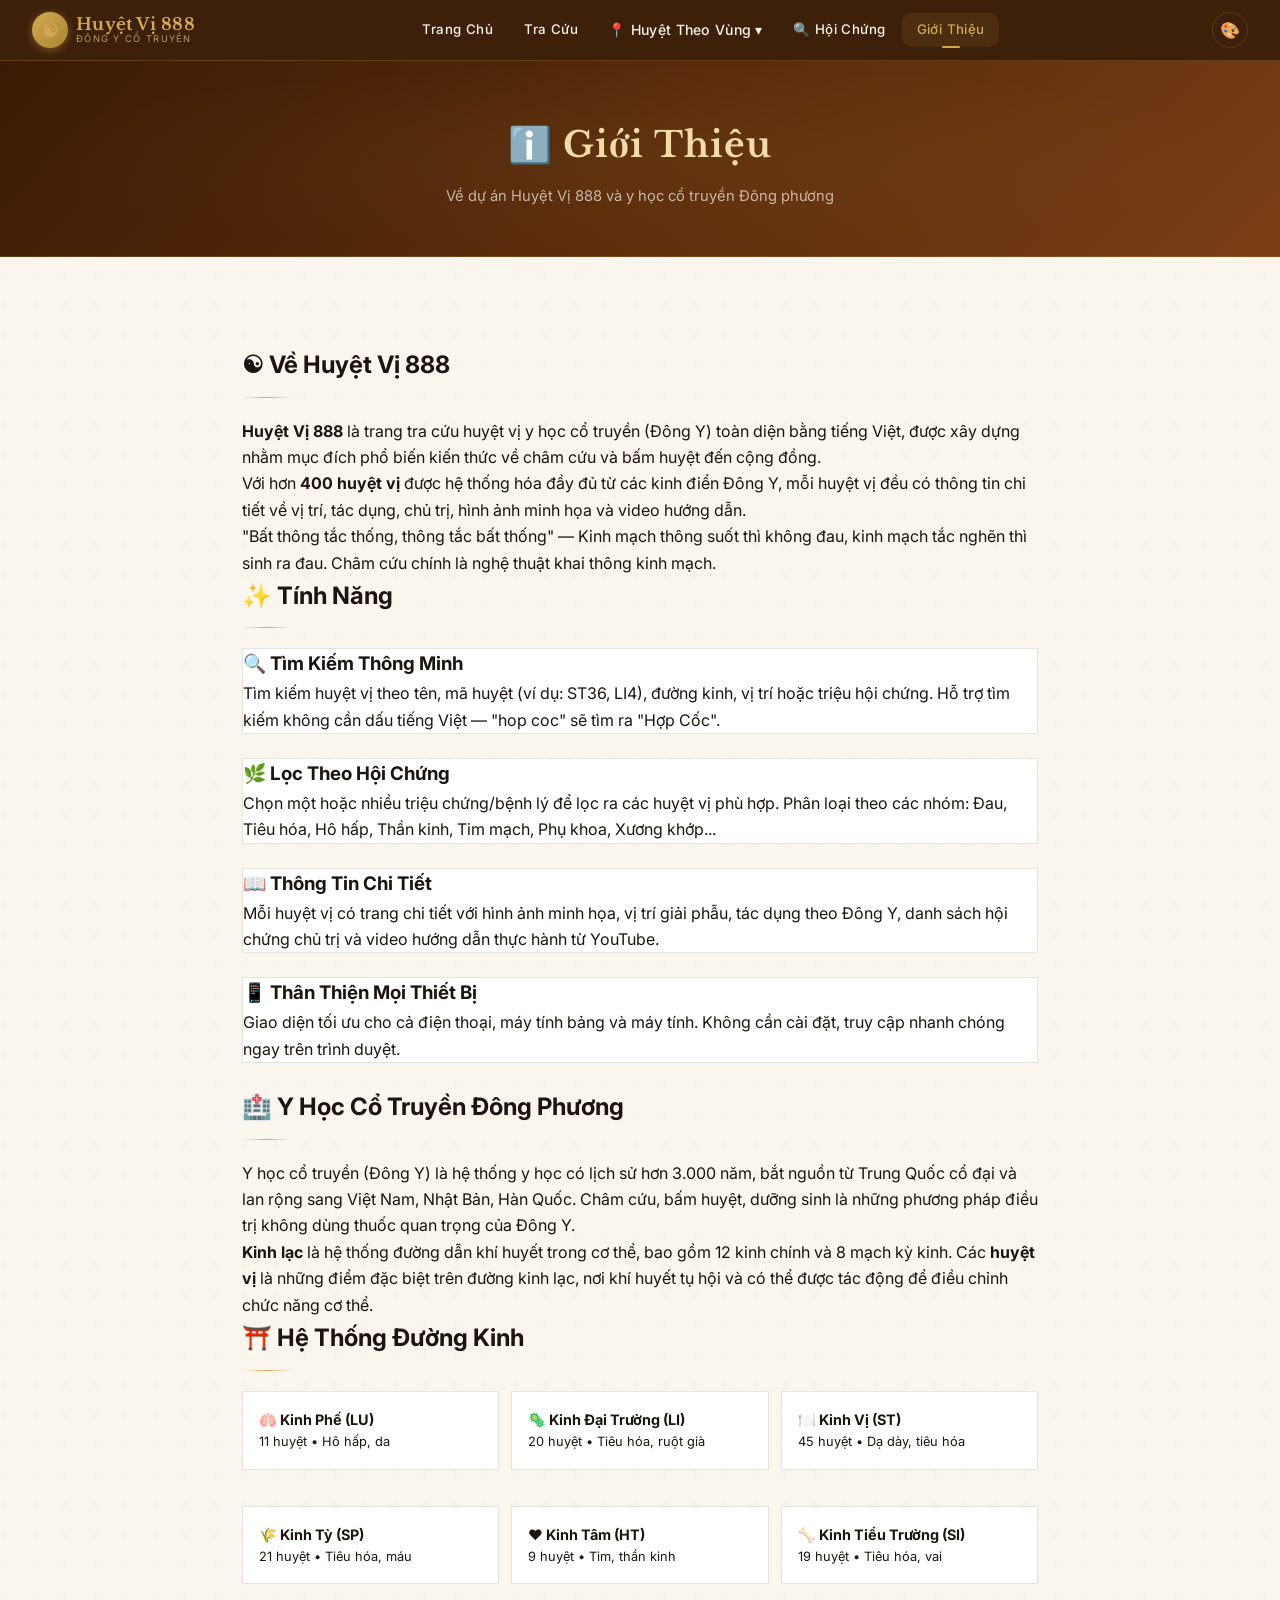
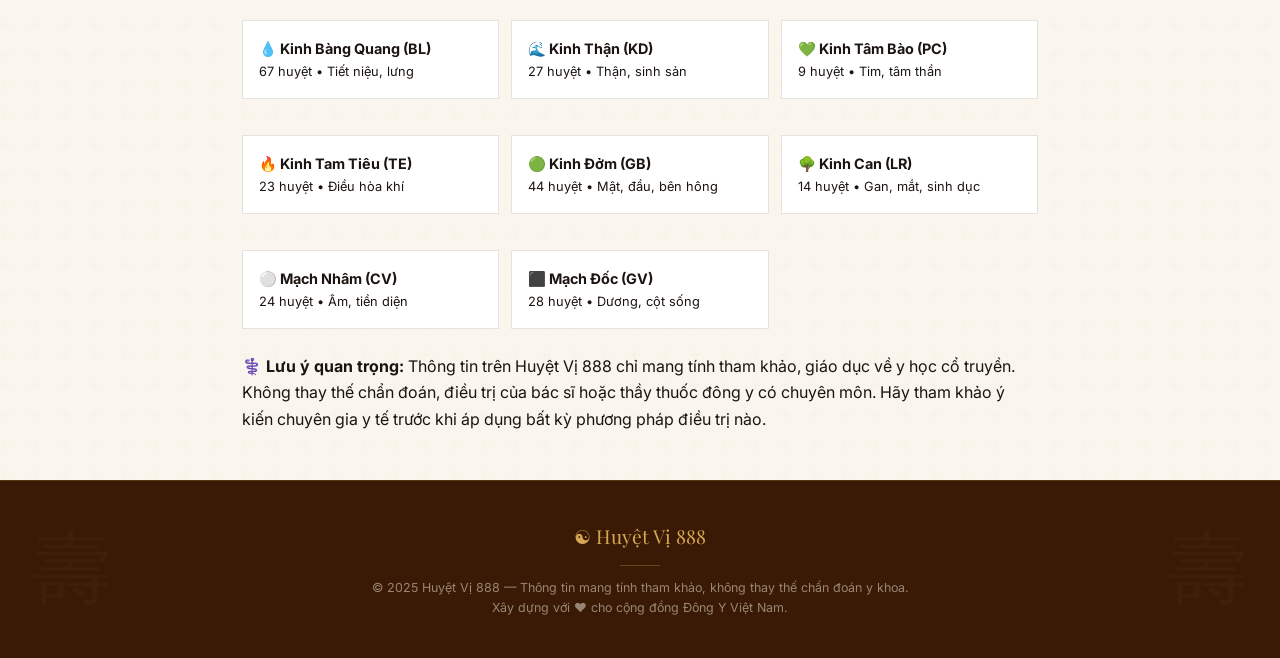
==== commit 59fe5388: "Add files via upload" ====
--- a/about.html
+++ b/about.html
@@ -1,334 +1,376 @@
-<!DOCTYPE html>
-<html lang="vi">
-<head>
-  <meta charset="UTF-8">
-  <meta name="viewport" content="width=device-width, initial-scale=1.0">
-  <title>Giới Thiệu — Huyệt Vị 888</title>
-  <meta name="description" content="Giới thiệu về dự án Huyệt Vị 888 — trang tra cứu huyệt vị Đông Y toàn diện bằng tiếng Việt.">
-  <link rel="stylesheet" href="assets/css/style.css">
-
-<style>
-.map-nav-dropdown { position: relative; }
-.map-nav-btn {
-  background: none; border: none; cursor: pointer;
-  color: var(--cream, #f5f0e8); font: inherit; font-size: 0.88rem;
-  font-weight: 500; letter-spacing: 0.02em;
-  padding: 0.4rem 0.85rem; border-radius: 4px;
-  transition: color 0.2s, background 0.2s; white-space: nowrap;
-}
-.map-nav-btn:hover { background: rgba(201,168,76,0.1); color: var(--gold, #c9a84c); }
-.map-nav-panel {
-  position: absolute; top: calc(100% + 10px); left: 50%;
-  transform: translateX(-50%) translateY(-8px);
-  min-width: 280px; max-width: 340px;
-  background: #fff; border-radius: 10px;
-  box-shadow: 0 8px 32px rgba(0,0,0,0.18);
-  opacity: 0; pointer-events: none;
-  transition: opacity 0.25s ease, transform 0.25s ease;
-  z-index: 500; padding: 0.5rem;
-  border: 1px solid rgba(0,0,0,0.08);
-}
-.map-nav-dropdown.open .map-nav-panel {
-  opacity: 1; pointer-events: all;
-  transform: translateX(-50%) translateY(0);
-}
-.mnd-card {
-  display: flex; align-items: center; gap: 0.6rem;
-  padding: 0.5rem 0.6rem; border-radius: 7px; cursor: pointer;
-  transition: background 0.15s; text-decoration: none; color: #1a3c34;
-}
-.mnd-card:hover { background: rgba(26,60,52,0.07); }
-.mnd-thumb {
-  width: 48px; height: 36px; border-radius: 5px;
-  background: #e8e2d6; overflow: hidden; flex-shrink: 0;
-  display: flex; align-items: center; justify-content: center; font-size: 1.2rem;
-}
-.mnd-thumb img { width: 100%; height: 100%; object-fit: cover; }
-.mnd-info .mnd-name { font-size: 0.85rem; font-weight: 700; color: #1a3c34; }
-.mnd-info .mnd-count { font-size: 0.72rem; color: #555; }
-.mnd-empty { padding: 0.75rem; font-size: 0.82rem; color: #aaa; text-align: center; }
-.mnd-empty a { color: #1a3c34; font-weight: 600; }
-</style>
-
-<style>
-.about-section { max-width: 860px !important; margin: 0 auto !important; padding: 3rem 2rem !important; }
-</style>
-</head>
-<body>
-
-<!-- PAGE LOADER -->
-<div id="page-loader">
-  <div class="loader-symbol">☯</div>
-  <div class="loader-text">Đang tải...</div>
-</div>
-
-<!-- NAVBAR -->
-<nav id="navbar" role="navigation" aria-label="Điều hướng chính">
-  <div class="nav-inner">
-    <a href="index.html" class="nav-logo">
-      <div class="logo-circle">☯</div>
-      <div class="logo-text-wrap">
-        <span class="logo-main">Huyệt Vị 888</span>
-        <span class="logo-sub">Đông Y Cổ Truyền</span>
-      </div>
-    </a>
-    <div class="nav-links">
-      <a href="index.html">Trang Chủ</a>
-      <a href="search.html">Tra Cứu</a>
-            <div class="map-nav-dropdown" id="map-nav-dd">
-        <button class="map-nav-btn" id="map-nav-btn">🗺️ Huyệt Theo Vùng ▾</button>
-        <div class="map-nav-panel" id="map-nav-panel">
-          <div class="mnd-loading" style="padding:.75rem;color:#aaa;font-size:.82rem;">Đang tải...</div>
-        </div>
-      </div>
-      <a href="benh.html">🔍 Hội Chứng</a>
-      <a href="about.html">Giới Thiệu</a>
-    </div>
-    <!-- Theme switcher -->
-    <div class="theme-switcher" id="theme-switcher" title="Đổi giao diện">
-      <button class="theme-toggle-btn" id="theme-toggle-btn" aria-label="Đổi theme">🎨</button>
-      <div class="theme-dropdown" id="theme-dropdown">
-        <div class="theme-dropdown-title">Giao Diện</div>
-        <button class="theme-opt" data-theme="jade" title="Xanh ngọc (mặc định)">
-          <span class="theme-swatch" style="background:#1a3c34"></span> Ngọc Bích
-        </button>
-        <button class="theme-opt" data-theme="brown" title="Nâu trầm">
-          <span class="theme-swatch" style="background:#5c2e0a"></span> Nâu Trầm
-        </button>
-        <button class="theme-opt" data-theme="red" title="Đỏ son">
-          <span class="theme-swatch" style="background:#7a1515"></span> Đỏ Son
-        </button>
-        <button class="theme-opt" data-theme="ink" title="Đen mực Tàu">
-          <span class="theme-swatch" style="background:#1a1a2e"></span> Mực Tàu
-        </button>
-      </div>
-    </div>
-    <button class="hamburger" id="hamburger" aria-label="Mở menu">
-      <span></span><span></span><span></span>
-    </button>
-  </div>
-</nav>
-
-<!-- MOBILE NAV -->
-<div id="mobile-nav" aria-label="Menu di động">
-  <a href="index.html">🏠 Trang Chủ</a>
-  <a href="search.html">🔍 Tra Cứu</a>
-  <details class="mobile-map-details">
-    <summary>🗺️ Huyệt Theo Vùng</summary>
-    <div id="mobile-map-links" class="mobile-map-links">
-      <a href="map-viewer.html">🗺️ Xem bản đồ huyệt vị →</a>
-    </div>
-  </details>
-  <a href="benh.html">🩺 Hội Chứng</a>
-  <a href="about.html">ℹ️ Giới Thiệu</a>
-</div>
-
-<main class="main-content page-content">
-
-  <!-- BANNER -->
-  <div class="page-banner">
-    <h1>ℹ️ Giới Thiệu</h1>
-    <p>Về dự án Huyệt Vị 888 và y học cổ truyền Đông phương</p>
-  </div>
-
-  <section class="about-section">
-
-    <!-- About project -->
-    <div class="reveal">
-      <h2>☯ Về Huyệt Vị 888</h2>
-      <div class="gold-line" style="margin:0.75rem 0 1.25rem;"></div>
-      <p>
-        <strong>Huyệt Vị 888</strong> là trang tra cứu huyệt vị y học cổ truyền (Đông Y) toàn diện bằng tiếng Việt,
-        được xây dựng nhằm mục đích phổ biến kiến thức về châm cứu và bấm huyệt đến cộng đồng.
-      </p>
-      <p>
-        Với hơn <strong>400 huyệt vị</strong> được hệ thống hóa đầy đủ từ các kinh điển Đông Y,
-        mỗi huyệt vị đều có thông tin chi tiết về vị trí, tác dụng, chủ trị, hình ảnh minh họa và video hướng dẫn.
-      </p>
-
-      <div class="about-highlight-box">
-        "Bất thông tắc thống, thông tắc bất thống" — Kinh mạch thông suốt thì không đau,
-        kinh mạch tắc nghẽn thì sinh ra đau. Châm cứu chính là nghệ thuật khai thông kinh mạch.
-      </div>
-    </div>
-
-    <div class="about-divider"></div>
-
-    <!-- Features -->
-    <div class="reveal">
-      <h2>✨ Tính Năng</h2>
-      <div class="gold-line" style="margin:0.75rem 0 1.25rem;"></div>
-
-      <div class="about-card">
-        <h3>🔍 Tìm Kiếm Thông Minh</h3>
-        <p>Tìm kiếm huyệt vị theo tên, mã huyệt (ví dụ: ST36, LI4), đường kinh, vị trí hoặc triệu hội chứng. Hỗ trợ tìm kiếm không cần dấu tiếng Việt — "hop coc" sẽ tìm ra "Hợp Cốc".</p>
-      </div>
-
-      <div class="about-card">
-        <h3>🌿 Lọc Theo Hội Chứng</h3>
-        <p>Chọn một hoặc nhiều triệu chứng/bệnh lý để lọc ra các huyệt vị phù hợp. Phân loại theo các nhóm: Đau, Tiêu hóa, Hô hấp, Thần kinh, Tim mạch, Phụ khoa, Xương khớp...</p>
-      </div>
-
-      <div class="about-card">
-        <h3>📖 Thông Tin Chi Tiết</h3>
-        <p>Mỗi huyệt vị có trang chi tiết với hình ảnh minh họa, vị trí giải phẫu, tác dụng theo Đông Y, danh sách hội chứng chủ trị và video hướng dẫn thực hành từ YouTube.</p>
-      </div>
-
-      <div class="about-card">
-        <h3>📱 Thân Thiện Mọi Thiết Bị</h3>
-        <p>Giao diện tối ưu cho cả điện thoại, máy tính bảng và máy tính. Không cần cài đặt, truy cập nhanh chóng ngay trên trình duyệt.</p>
-      </div>
-    </div>
-
-    <div class="about-divider"></div>
-
-    <!-- TCM intro -->
-    <div class="reveal">
-      <h2>🏥 Y Học Cổ Truyền Đông Phương</h2>
-      <div class="gold-line" style="margin:0.75rem 0 1.25rem;"></div>
-      <p>
-        Y học cổ truyền (Đông Y) là hệ thống y học có lịch sử hơn 3.000 năm, bắt nguồn từ Trung Quốc cổ đại
-        và lan rộng sang Việt Nam, Nhật Bản, Hàn Quốc. Châm cứu, bấm huyệt, dưỡng sinh là những phương pháp
-        điều trị không dùng thuốc quan trọng của Đông Y.
-      </p>
-      <p>
-        <strong>Kinh lạc</strong> là hệ thống đường dẫn khí huyết trong cơ thể, bao gồm 12 kinh chính và 8 mạch kỳ kinh.
-        Các <strong>huyệt vị</strong> là những điểm đặc biệt trên đường kinh lạc, nơi khí huyết tụ hội
-        và có thể được tác động để điều chỉnh chức năng cơ thể.
-      </p>
-    </div>
-
-    <div class="about-divider"></div>
-
-    <!-- Meridians list -->
-    <div class="reveal">
-      <h2>⛩️ Hệ Thống Đường Kinh</h2>
-      <div class="gold-line" style="margin:0.75rem 0 1.25rem;"></div>
-
-      <div style="display:grid;grid-template-columns:repeat(auto-fill,minmax(220px,1fr));gap:0.75rem;">
-        <div class="about-card" style="padding:1rem;">
-          <h3 style="font-size:0.9rem;">🫁 Kinh Phế (LU)</h3>
-          <p style="font-size:0.8rem;margin:0;">11 huyệt • Hô hấp, da</p>
-        </div>
-        <div class="about-card" style="padding:1rem;">
-          <h3 style="font-size:0.9rem;">🦠 Kinh Đại Trường (LI)</h3>
-          <p style="font-size:0.8rem;margin:0;">20 huyệt • Tiêu hóa, ruột già</p>
-        </div>
-        <div class="about-card" style="padding:1rem;">
-          <h3 style="font-size:0.9rem;">🍽️ Kinh Vị (ST)</h3>
-          <p style="font-size:0.8rem;margin:0;">45 huyệt • Dạ dày, tiêu hóa</p>
-        </div>
-        <div class="about-card" style="padding:1rem;">
-          <h3 style="font-size:0.9rem;">🌾 Kinh Tỳ (SP)</h3>
-          <p style="font-size:0.8rem;margin:0;">21 huyệt • Tiêu hóa, máu</p>
-        </div>
-        <div class="about-card" style="padding:1rem;">
-          <h3 style="font-size:0.9rem;">❤️ Kinh Tâm (HT)</h3>
-          <p style="font-size:0.8rem;margin:0;">9 huyệt • Tim, thần kinh</p>
-        </div>
-        <div class="about-card" style="padding:1rem;">
-          <h3 style="font-size:0.9rem;">🦴 Kinh Tiểu Trường (SI)</h3>
-          <p style="font-size:0.8rem;margin:0;">19 huyệt • Tiêu hóa, vai</p>
-        </div>
-        <div class="about-card" style="padding:1rem;">
-          <h3 style="font-size:0.9rem;">💧 Kinh Bàng Quang (BL)</h3>
-          <p style="font-size:0.8rem;margin:0;">67 huyệt • Tiết niệu, lưng</p>
-        </div>
-        <div class="about-card" style="padding:1rem;">
-          <h3 style="font-size:0.9rem;">🌊 Kinh Thận (KD)</h3>
-          <p style="font-size:0.8rem;margin:0;">27 huyệt • Thận, sinh sản</p>
-        </div>
-        <div class="about-card" style="padding:1rem;">
-          <h3 style="font-size:0.9rem;">💚 Kinh Tâm Bào (PC)</h3>
-          <p style="font-size:0.8rem;margin:0;">9 huyệt • Tim, tâm thần</p>
-        </div>
-        <div class="about-card" style="padding:1rem;">
-          <h3 style="font-size:0.9rem;">🔥 Kinh Tam Tiêu (TE)</h3>
-          <p style="font-size:0.8rem;margin:0;">23 huyệt • Điều hòa khí</p>
-        </div>
-        <div class="about-card" style="padding:1rem;">
-          <h3 style="font-size:0.9rem;">🟢 Kinh Đởm (GB)</h3>
-          <p style="font-size:0.8rem;margin:0;">44 huyệt • Mật, đầu, bên hông</p>
-        </div>
-        <div class="about-card" style="padding:1rem;">
-          <h3 style="font-size:0.9rem;">🌳 Kinh Can (LR)</h3>
-          <p style="font-size:0.8rem;margin:0;">14 huyệt • Gan, mắt, sinh dục</p>
-        </div>
-        <div class="about-card" style="padding:1rem;">
-          <h3 style="font-size:0.9rem;">⚪ Mạch Nhâm (CV)</h3>
-          <p style="font-size:0.8rem;margin:0;">24 huyệt • Âm, tiền diện</p>
-        </div>
-        <div class="about-card" style="padding:1rem;">
-          <h3 style="font-size:0.9rem;">⬛ Mạch Đốc (GV)</h3>
-          <p style="font-size:0.8rem;margin:0;">28 huyệt • Dương, cột sống</p>
-        </div>
-      </div>
-    </div>
-
-    <div class="about-divider"></div>
-
-    <!-- Disclaimer -->
-    <div class="about-highlight-box reveal">
-      ⚕️ <strong>Lưu ý quan trọng:</strong> Thông tin trên Huyệt Vị 888 chỉ mang tính tham khảo,
-      giáo dục về y học cổ truyền. Không thay thế chẩn đoán, điều trị của bác sĩ hoặc thầy thuốc
-      đông y có chuyên môn. Hãy tham khảo ý kiến chuyên gia y tế trước khi áp dụng bất kỳ
-      phương pháp điều trị nào.
-    </div>
-
-  </section>
-
-</main>
-
-<!-- FOOTER -->
-<footer>
-  <div class="footer-logo">☯ Huyệt Vị 888</div>
-  <div class="footer-divider"></div>
-  <p class="footer-disclaimer">
-    © 2025 Huyệt Vị 888 — Thông tin mang tính tham khảo, không thay thế chẩn đoán y khoa.<br>
-    Xây dựng với ❤️ cho cộng đồng Đông Y Việt Nam.
-  </p>
-</footer>
-
-<button id="back-to-top" title="Lên đầu trang" aria-label="Lên đầu trang">▲</button>
-<div id="toast" role="status" aria-live="polite"></div>
-
-<script src="assets/js/data.js"></script>
-<script src="assets/js/main.js"></script>
-
-
-
-<script>
-(function() {
-  const btn   = document.getElementById('map-nav-btn');
-  const dd    = document.getElementById('map-nav-dd');
-  const panel = document.getElementById('map-nav-panel');
-  if (!btn || !dd || !panel) return;
-  function getMaps() {
-    try {
-      const raw = localStorage.getItem('huyet888-maps');
-      if (raw) { const data = JSON.parse(raw); if (data && Array.isArray(data.maps) && data.maps.length) return Promise.resolve(data.maps); }
-    } catch(e) {}
-    return fetch('assets/js/map-data.json').then(r => r.json()).then(data => (data && data.maps) ? data.maps : []).catch(() => []);
-  }
-  function renderMaps(maps) {
-    if (!maps.length) { panel.innerHTML = '<div class="mnd-empty">Chưa có bản đồ. <a href="admin.html">Vào Admin để tạo →</a></div>'; return; }
-    panel.innerHTML = maps.map(m => {
-      const thumb = m.imageData ? '<img src="' + m.imageData + '" alt="">' : '🗺️';
-      const count = (m.points || []).length;
-      return '<a class="mnd-card" href="map-viewer.html?id=' + encodeURIComponent(m.id) + '">' +
-        '<div class="mnd-thumb">' + thumb + '</div>' +
-        '<div class="mnd-info"><div class="mnd-name">' + (m.title || 'Bản đồ') + '</div>' +
-        '<div class="mnd-count">' + count + ' huyệt vị</div></div></a>';
-    }).join('');
-  }
-  function toggle(open) {
-    dd.classList.toggle('open', open);
-    if (open) { getMaps().then(renderMaps); }
-  }
-  btn.addEventListener('click', e => { e.stopPropagation(); toggle(!dd.classList.contains('open')); });
-  document.addEventListener('click', () => toggle(false));
-  panel.addEventListener('click', e => e.stopPropagation());
-})();
-</script>
-</body>
-</html>
+<!DOCTYPE html>
+<html lang="vi">
+<head>
+  <meta charset="UTF-8">
+  <meta name="viewport" content="width=device-width, initial-scale=1.0">
+  <title>Giới Thiệu — Huyệt Vị 888</title>
+  <meta name="description" content="Giới thiệu về dự án Huyệt Vị 888 — trang tra cứu huyệt vị Đông Y toàn diện bằng tiếng Việt.">
+  <link rel="stylesheet" href="assets/css/style.css">
+
+<style>
+.map-nav-dropdown { position: relative; }
+.map-nav-btn {
+  background: none; border: none; cursor: pointer;
+  color: var(--cream, #f5f0e8); font: inherit; font-size: 0.88rem;
+  font-weight: 500; letter-spacing: 0.02em;
+  padding: 0.4rem 0.85rem; border-radius: 4px;
+  transition: color 0.2s, background 0.2s; white-space: nowrap;
+}
+.map-nav-btn:hover { background: rgba(201,168,76,0.1); color: var(--gold, #c9a84c); }
+.map-nav-panel {
+  position: absolute; top: calc(100% + 10px); left: 50%;
+  transform: translateX(-50%) translateY(-8px);
+  min-width: 280px; max-width: 340px;
+  background: #fff; border-radius: 10px;
+  box-shadow: 0 8px 32px rgba(0,0,0,0.18);
+  opacity: 0; pointer-events: none;
+  transition: opacity 0.25s ease, transform 0.25s ease;
+  z-index: 500; padding: 0.5rem;
+  border: 1px solid rgba(0,0,0,0.08);
+}
+.map-nav-dropdown.open .map-nav-panel {
+  opacity: 1; pointer-events: all;
+  transform: translateX(-50%) translateY(0);
+}
+.mnd-card {
+  display: flex; align-items: center; gap: 0.6rem;
+  padding: 0.5rem 0.6rem; border-radius: 7px; cursor: pointer;
+  transition: background 0.15s; text-decoration: none; color: #1a3c34;
+}
+.mnd-card:hover { background: rgba(26,60,52,0.07); }
+.mnd-thumb {
+  width: 48px; height: 36px; border-radius: 5px;
+  background: #e8e2d6; overflow: hidden; flex-shrink: 0;
+  display: flex; align-items: center; justify-content: center; font-size: 1.2rem;
+}
+.mnd-thumb img { width: 100%; height: 100%; object-fit: cover; }
+.mnd-info .mnd-name { font-size: 0.85rem; font-weight: 700; color: #1a3c34; }
+.mnd-info .mnd-count { font-size: 0.72rem; color: #555; }
+.mnd-empty { padding: 0.75rem; font-size: 0.82rem; color: #aaa; text-align: center; }
+.mnd-empty a { color: #1a3c34; font-weight: 600; }
+</style>
+
+<style>
+.about-section { max-width: 860px !important; margin: 0 auto !important; padding: 3rem 2rem !important; }
+</style>
+</head>
+<body>
+
+<!-- PAGE LOADER -->
+<div id="page-loader">
+  <div class="loader-symbol">☯</div>
+  <div class="loader-text">Đang tải...</div>
+</div>
+
+<!-- NAVBAR -->
+<nav id="navbar" role="navigation" aria-label="Điều hướng chính">
+  <div class="nav-inner">
+    <a href="index.html" class="nav-logo">
+      <div class="logo-circle">☯</div>
+      <div class="logo-text-wrap">
+        <span class="logo-main">Huyệt Vị 888</span>
+        <span class="logo-sub">Đông Y Cổ Truyền</span>
+      </div>
+    </a>
+    <div class="nav-links">
+      <a href="index.html">Trang Chủ</a>
+      <a href="search.html">Tra Cứu</a>
+            <div class="map-nav-dropdown" id="map-nav-dd">
+  <button class="map-nav-btn" id="map-nav-btn">📍 Huyệt Theo Vùng ▾</button>
+  <div class="map-nav-panel" id="map-nav-panel">
+    <div class="mnd-header">Chọn Vùng Cơ Thể</div>
+    <a class="mnd-item" href="huyet-theo-vung.html">
+      <span class="mnd-icon">🗂️</span>
+      <span class="mnd-name">Tất cả vùng</span>
+      <span class="mnd-badge">408</span>
+    </a>
+    <div class="mnd-divider"></div>
+    <a class="mnd-item" href="huyet-theo-vung.html#dau-mat-co">
+      <span class="mnd-icon">🧠</span>
+      <span class="mnd-name">Đầu – Mặt – Cổ</span>
+      <span class="mnd-badge">88</span>
+    </a>
+    <a class="mnd-item" href="huyet-theo-vung.html#nguc">
+      <span class="mnd-icon">🫁</span>
+      <span class="mnd-name">Ngực</span>
+      <span class="mnd-badge">31</span>
+    </a>
+    <a class="mnd-item" href="huyet-theo-vung.html#bung">
+      <span class="mnd-icon">🫃</span>
+      <span class="mnd-name">Bụng</span>
+      <span class="mnd-badge">48</span>
+    </a>
+    <a class="mnd-item" href="huyet-theo-vung.html#lung">
+      <span class="mnd-icon">🦴</span>
+      <span class="mnd-name">Lưng – Thắt lưng – Xương cùng</span>
+      <span class="mnd-badge">64</span>
+    </a>
+    <a class="mnd-item" href="huyet-theo-vung.html#chi-tren">
+      <span class="mnd-icon">💪</span>
+      <span class="mnd-name">Chi Trên</span>
+      <span class="mnd-badge">85</span>
+    </a>
+    <a class="mnd-item" href="huyet-theo-vung.html#chi-duoi">
+      <span class="mnd-icon">🦵</span>
+      <span class="mnd-name">Chi Dưới</span>
+      <span class="mnd-badge">92</span>
+    </a>
+  </div>
+</div>
+      <a href="benh.html">🔍 Hội Chứng</a>
+      <a href="about.html">Giới Thiệu</a>
+    </div>
+    <!-- Theme switcher -->
+    <div class="theme-switcher" id="theme-switcher" title="Đổi giao diện">
+      <button class="theme-toggle-btn" id="theme-toggle-btn" aria-label="Đổi theme">🎨</button>
+      <div class="theme-dropdown" id="theme-dropdown">
+        <div class="theme-dropdown-title">Giao Diện</div>
+        <button class="theme-opt" data-theme="jade" title="Xanh ngọc (mặc định)">
+          <span class="theme-swatch" style="background:#1a3c34"></span> Ngọc Bích
+        </button>
+        <button class="theme-opt" data-theme="brown" title="Nâu trầm">
+          <span class="theme-swatch" style="background:#5c2e0a"></span> Nâu Trầm
+        </button>
+        <button class="theme-opt" data-theme="red" title="Đỏ son">
+          <span class="theme-swatch" style="background:#7a1515"></span> Đỏ Son
+        </button>
+        <button class="theme-opt" data-theme="ink" title="Đen mực Tàu">
+          <span class="theme-swatch" style="background:#1a1a2e"></span> Mực Tàu
+        </button>
+      </div>
+    </div>
+    <button class="hamburger" id="hamburger" aria-label="Mở menu">
+      <span></span><span></span><span></span>
+    </button>
+  </div>
+</nav>
+
+<!-- MOBILE NAV -->
+<div id="mobile-nav" aria-label="Menu di động">
+  <a href="index.html">🏠 Trang Chủ</a>
+  <a href="search.html">🔍 Tra Cứu</a>
+  <details class="mobile-map-details">
+  <summary>📍 Huyệt Theo Vùng</summary>
+  <div class="mobile-map-links">
+    <a href="huyet-theo-vung.html">🗂️ Tất cả vùng (408 huyệt)</a>
+    <a href="huyet-theo-vung.html#dau-mat-co">🧠 Đầu – Mặt – Cổ (88)</a>
+    <a href="huyet-theo-vung.html#nguc">🫁 Ngực (31)</a>
+    <a href="huyet-theo-vung.html#bung">🫃 Bụng (48)</a>
+    <a href="huyet-theo-vung.html#lung">🦴 Lưng – Thắt lưng (64)</a>
+    <a href="huyet-theo-vung.html#chi-tren">💪 Chi Trên (85)</a>
+    <a href="huyet-theo-vung.html#chi-duoi">🦵 Chi Dưới (92)</a>
+  </div>
+</details>
+  <a href="benh.html">🩺 Hội Chứng</a>
+  <a href="about.html">ℹ️ Giới Thiệu</a>
+</div>
+
+<main class="main-content page-content">
+
+  <!-- BANNER -->
+  <div class="page-banner">
+    <h1>ℹ️ Giới Thiệu</h1>
+    <p>Về dự án Huyệt Vị 888 và y học cổ truyền Đông phương</p>
+  </div>
+
+  <section class="about-section">
+
+    <!-- About project -->
+    <div class="reveal">
+      <h2>☯ Về Huyệt Vị 888</h2>
+      <div class="gold-line" style="margin:0.75rem 0 1.25rem;"></div>
+      <p>
+        <strong>Huyệt Vị 888</strong> là trang tra cứu huyệt vị y học cổ truyền (Đông Y) toàn diện bằng tiếng Việt,
+        được xây dựng nhằm mục đích phổ biến kiến thức về châm cứu và bấm huyệt đến cộng đồng.
+      </p>
+      <p>
+        Với hơn <strong>400 huyệt vị</strong> được hệ thống hóa đầy đủ từ các kinh điển Đông Y,
+        mỗi huyệt vị đều có thông tin chi tiết về vị trí, tác dụng, chủ trị, hình ảnh minh họa và video hướng dẫn.
+      </p>
+
+      <div class="about-highlight-box">
+        "Bất thông tắc thống, thông tắc bất thống" — Kinh mạch thông suốt thì không đau,
+        kinh mạch tắc nghẽn thì sinh ra đau. Châm cứu chính là nghệ thuật khai thông kinh mạch.
+      </div>
+    </div>
+
+    <div class="about-divider"></div>
+
+    <!-- Features -->
+    <div class="reveal">
+      <h2>✨ Tính Năng</h2>
+      <div class="gold-line" style="margin:0.75rem 0 1.25rem;"></div>
+
+      <div class="about-card">
+        <h3>🔍 Tìm Kiếm Thông Minh</h3>
+        <p>Tìm kiếm huyệt vị theo tên, mã huyệt (ví dụ: ST36, LI4), đường kinh, vị trí hoặc triệu hội chứng. Hỗ trợ tìm kiếm không cần dấu tiếng Việt — "hop coc" sẽ tìm ra "Hợp Cốc".</p>
+      </div>
+
+      <div class="about-card">
+        <h3>🌿 Lọc Theo Hội Chứng</h3>
+        <p>Chọn một hoặc nhiều triệu chứng/bệnh lý để lọc ra các huyệt vị phù hợp. Phân loại theo các nhóm: Đau, Tiêu hóa, Hô hấp, Thần kinh, Tim mạch, Phụ khoa, Xương khớp...</p>
+      </div>
+
+      <div class="about-card">
+        <h3>📖 Thông Tin Chi Tiết</h3>
+        <p>Mỗi huyệt vị có trang chi tiết với hình ảnh minh họa, vị trí giải phẫu, tác dụng theo Đông Y, danh sách hội chứng chủ trị và video hướng dẫn thực hành từ YouTube.</p>
+      </div>
+
+      <div class="about-card">
+        <h3>📱 Thân Thiện Mọi Thiết Bị</h3>
+        <p>Giao diện tối ưu cho cả điện thoại, máy tính bảng và máy tính. Không cần cài đặt, truy cập nhanh chóng ngay trên trình duyệt.</p>
+      </div>
+    </div>
+
+    <div class="about-divider"></div>
+
+    <!-- TCM intro -->
+    <div class="reveal">
+      <h2>🏥 Y Học Cổ Truyền Đông Phương</h2>
+      <div class="gold-line" style="margin:0.75rem 0 1.25rem;"></div>
+      <p>
+        Y học cổ truyền (Đông Y) là hệ thống y học có lịch sử hơn 3.000 năm, bắt nguồn từ Trung Quốc cổ đại
+        và lan rộng sang Việt Nam, Nhật Bản, Hàn Quốc. Châm cứu, bấm huyệt, dưỡng sinh là những phương pháp
+        điều trị không dùng thuốc quan trọng của Đông Y.
+      </p>
+      <p>
+        <strong>Kinh lạc</strong> là hệ thống đường dẫn khí huyết trong cơ thể, bao gồm 12 kinh chính và 8 mạch kỳ kinh.
+        Các <strong>huyệt vị</strong> là những điểm đặc biệt trên đường kinh lạc, nơi khí huyết tụ hội
+        và có thể được tác động để điều chỉnh chức năng cơ thể.
+      </p>
+    </div>
+
+    <div class="about-divider"></div>
+
+    <!-- Meridians list -->
+    <div class="reveal">
+      <h2>⛩️ Hệ Thống Đường Kinh</h2>
+      <div class="gold-line" style="margin:0.75rem 0 1.25rem;"></div>
+
+      <div style="display:grid;grid-template-columns:repeat(auto-fill,minmax(220px,1fr));gap:0.75rem;">
+        <div class="about-card" style="padding:1rem;">
+          <h3 style="font-size:0.9rem;">🫁 Kinh Phế (LU)</h3>
+          <p style="font-size:0.8rem;margin:0;">11 huyệt • Hô hấp, da</p>
+        </div>
+        <div class="about-card" style="padding:1rem;">
+          <h3 style="font-size:0.9rem;">🦠 Kinh Đại Trường (LI)</h3>
+          <p style="font-size:0.8rem;margin:0;">20 huyệt • Tiêu hóa, ruột già</p>
+        </div>
+        <div class="about-card" style="padding:1rem;">
+          <h3 style="font-size:0.9rem;">🍽️ Kinh Vị (ST)</h3>
+          <p style="font-size:0.8rem;margin:0;">45 huyệt • Dạ dày, tiêu hóa</p>
+        </div>
+        <div class="about-card" style="padding:1rem;">
+          <h3 style="font-size:0.9rem;">🌾 Kinh Tỳ (SP)</h3>
+          <p style="font-size:0.8rem;margin:0;">21 huyệt • Tiêu hóa, máu</p>
+        </div>
+        <div class="about-card" style="padding:1rem;">
+          <h3 style="font-size:0.9rem;">❤️ Kinh Tâm (HT)</h3>
+          <p style="font-size:0.8rem;margin:0;">9 huyệt • Tim, thần kinh</p>
+        </div>
+        <div class="about-card" style="padding:1rem;">
+          <h3 style="font-size:0.9rem;">🦴 Kinh Tiểu Trường (SI)</h3>
+          <p style="font-size:0.8rem;margin:0;">19 huyệt • Tiêu hóa, vai</p>
+        </div>
+        <div class="about-card" style="padding:1rem;">
+          <h3 style="font-size:0.9rem;">💧 Kinh Bàng Quang (BL)</h3>
+          <p style="font-size:0.8rem;margin:0;">67 huyệt • Tiết niệu, lưng</p>
+        </div>
+        <div class="about-card" style="padding:1rem;">
+          <h3 style="font-size:0.9rem;">🌊 Kinh Thận (KD)</h3>
+          <p style="font-size:0.8rem;margin:0;">27 huyệt • Thận, sinh sản</p>
+        </div>
+        <div class="about-card" style="padding:1rem;">
+          <h3 style="font-size:0.9rem;">💚 Kinh Tâm Bào (PC)</h3>
+          <p style="font-size:0.8rem;margin:0;">9 huyệt • Tim, tâm thần</p>
+        </div>
+        <div class="about-card" style="padding:1rem;">
+          <h3 style="font-size:0.9rem;">🔥 Kinh Tam Tiêu (TE)</h3>
+          <p style="font-size:0.8rem;margin:0;">23 huyệt • Điều hòa khí</p>
+        </div>
+        <div class="about-card" style="padding:1rem;">
+          <h3 style="font-size:0.9rem;">🟢 Kinh Đởm (GB)</h3>
+          <p style="font-size:0.8rem;margin:0;">44 huyệt • Mật, đầu, bên hông</p>
+        </div>
+        <div class="about-card" style="padding:1rem;">
+          <h3 style="font-size:0.9rem;">🌳 Kinh Can (LR)</h3>
+          <p style="font-size:0.8rem;margin:0;">14 huyệt • Gan, mắt, sinh dục</p>
+        </div>
+        <div class="about-card" style="padding:1rem;">
+          <h3 style="font-size:0.9rem;">⚪ Mạch Nhâm (CV)</h3>
+          <p style="font-size:0.8rem;margin:0;">24 huyệt • Âm, tiền diện</p>
+        </div>
+        <div class="about-card" style="padding:1rem;">
+          <h3 style="font-size:0.9rem;">⬛ Mạch Đốc (GV)</h3>
+          <p style="font-size:0.8rem;margin:0;">28 huyệt • Dương, cột sống</p>
+        </div>
+      </div>
+    </div>
+
+    <div class="about-divider"></div>
+
+    <!-- Disclaimer -->
+    <div class="about-highlight-box reveal">
+      ⚕️ <strong>Lưu ý quan trọng:</strong> Thông tin trên Huyệt Vị 888 chỉ mang tính tham khảo,
+      giáo dục về y học cổ truyền. Không thay thế chẩn đoán, điều trị của bác sĩ hoặc thầy thuốc
+      đông y có chuyên môn. Hãy tham khảo ý kiến chuyên gia y tế trước khi áp dụng bất kỳ
+      phương pháp điều trị nào.
+    </div>
+
+  </section>
+
+</main>
+
+<!-- FOOTER -->
+<footer>
+  <div class="footer-logo">☯ Huyệt Vị 888</div>
+  <div class="footer-divider"></div>
+  <p class="footer-disclaimer">
+    © 2025 Huyệt Vị 888 — Thông tin mang tính tham khảo, không thay thế chẩn đoán y khoa.<br>
+    Xây dựng với ❤️ cho cộng đồng Đông Y Việt Nam.
+  </p>
+</footer>
+
+<button id="back-to-top" title="Lên đầu trang" aria-label="Lên đầu trang">▲</button>
+<div id="toast" role="status" aria-live="polite"></div>
+
+<script src="assets/js/data.js"></script>
+<script src="assets/js/main.js"></script>
+
+
+
+<script>
+(function() {
+  const btn   = document.getElementById('map-nav-btn');
+  const dd    = document.getElementById('map-nav-dd');
+  const panel = document.getElementById('map-nav-panel');
+  if (!btn || !dd || !panel) return;
+  function getMaps() {
+    try {
+      const raw = localStorage.getItem('huyet888-maps');
+      if (raw) { const data = JSON.parse(raw); if (data && Array.isArray(data.maps) && data.maps.length) return Promise.resolve(data.maps); }
+    } catch(e) {}
+    return fetch('assets/js/map-data.json').then(r => r.json()).then(data => (data && data.maps) ? data.maps : []).catch(() => []);
+  }
+  function renderMaps(maps) {
+    if (!maps.length) { panel.innerHTML = '<div class="mnd-empty">Chưa có bản đồ. <a href="admin.html">Vào Admin để tạo →</a></div>'; return; }
+    panel.innerHTML = maps.map(m => {
+      const thumb = m.imageData ? '<img src="' + m.imageData + '" alt="">' : '🗺️';
+      const count = (m.points || []).length;
+      return '<a class="mnd-card" href="map-viewer.html?id=' + encodeURIComponent(m.id) + '">' +
+        '<div class="mnd-thumb">' + thumb + '</div>' +
+        '<div class="mnd-info"><div class="mnd-name">' + (m.title || 'Bản đồ') + '</div>' +
+        '<div class="mnd-count">' + count + ' huyệt vị</div></div></a>';
+    }).join('');
+  }
+  function toggle(open) {
+    dd.classList.toggle('open', open);
+    if (open) { getMaps().then(renderMaps); }
+  }
+  btn.addEventListener('click', e => { e.stopPropagation(); toggle(!dd.classList.contains('open')); });
+  document.addEventListener('click', () => toggle(false));
+  panel.addEventListener('click', e => e.stopPropagation());
+})();
+</script>
+</body>
+</html>
--- a/assets/css/style.css
+++ b/assets/css/style.css
@@ -1906,7 +1906,7 @@
 
 /* ─── ABOUT SECTION MAX-WIDTH ─── */
 .about-section {
-  max-width: 860px !important;
+  max-width: 1200px !important;
   margin: 0 auto !important;
   padding: 3rem 2rem !important;
 }
@@ -2327,3 +2327,233 @@
   .hv-title-888 { font-size: 3.5rem; }
   .hv-stats { gap: 1.25rem; }
 }
+
+/* ── benh-detail: layout giống about.html ── */
+#benh-detail-container .bd-detail-wrap {
+  max-width: 1200px;
+  margin: 0 auto;
+  padding: 2.5rem 2rem 4rem;
+  box-sizing: border-box;
+  width: 100%;
+}
+
+#benh-detail-container .featured-grid {
+  display: grid !important;
+  grid-template-columns: repeat(4, 1fr) !important;
+  gap: 1.25rem !important;
+}
+
+/* Responsive */
+@media (max-width: 1200px) {
+  #benh-detail-container .featured-grid {
+    grid-template-columns: repeat(3, 1fr) !important;
+  }
+}
+@media (max-width: 768px) {
+  #benh-detail-container .bd-detail-wrap {
+    padding: 2rem 1.25rem 3rem;
+  }
+  #benh-detail-container .featured-grid {
+    grid-template-columns: repeat(2, 1fr) !important;
+  }
+  #benh-detail-container .bd-2col-auto {
+    grid-template-columns: 1fr !important;
+  }
+}
+@media (max-width: 480px) {
+  #benh-detail-container .bd-detail-wrap {
+    padding: 1.5rem 1rem 3rem;
+  }
+  #benh-detail-container .featured-grid {
+    grid-template-columns: repeat(2, 1fr) !important;
+  }
+}
+
+/* =====================================================
+   1. BROWN THEME MẶC ĐỊNH
+   ===================================================== */
+:root {
+  --jade:      #5c2e0a;
+  --jade-dark: #3a1c06;
+  --jade-mid:  #7a3e10;
+  --jade-light:#9a5020;
+  --gold:      #d4a853;
+  --gold-light:#e8c470;
+  --gold-pale: #f2dba8;
+  --cream:     #faf3e8;
+  --cream-dark:#f0e6d0;
+}
+
+/* =====================================================
+   2. NAVBAR ĐỔI MÀU THEO THEME
+   ===================================================== */
+
+/* Mặc định (brown) */
+#navbar {
+  background: rgba(58, 28, 6, 0.98) !important;
+  border-bottom-color: rgba(212,168,83,0.25) !important;
+}
+#navbar.scrolled {
+  box-shadow: 0 4px 30px rgba(0,0,0,0.5) !important;
+  border-bottom-color: rgba(212,168,83,0.4) !important;
+}
+#mobile-nav {
+  background: var(--jade-dark) !important;
+  border-bottom-color: rgba(212,168,83,0.2) !important;
+}
+
+/* Theme Jade */
+body[data-theme="jade"] #navbar {
+  background: rgba(15, 37, 32, 0.98) !important;
+  border-bottom-color: rgba(201,168,76,0.25) !important;
+}
+body[data-theme="jade"] #navbar.scrolled {
+  border-bottom-color: rgba(201,168,76,0.4) !important;
+}
+body[data-theme="jade"] #mobile-nav {
+  background: #0f2520 !important;
+}
+
+/* Theme Brown */
+body[data-theme="brown"] #navbar {
+  background: rgba(58, 28, 6, 0.98) !important;
+  border-bottom-color: rgba(212,168,83,0.25) !important;
+}
+body[data-theme="brown"] #navbar.scrolled {
+  border-bottom-color: rgba(212,168,83,0.4) !important;
+}
+body[data-theme="brown"] #mobile-nav {
+  background: #3a1c06 !important;
+}
+
+/* Theme Red */
+body[data-theme="red"] #navbar {
+  background: rgba(77, 13, 13, 0.98) !important;
+  border-bottom-color: rgba(224,176,80,0.25) !important;
+}
+body[data-theme="red"] #navbar.scrolled {
+  border-bottom-color: rgba(224,176,80,0.4) !important;
+}
+body[data-theme="red"] #mobile-nav {
+  background: #4d0d0d !important;
+}
+
+/* Theme Ink */
+body[data-theme="ink"] #navbar {
+  background: rgba(13, 13, 26, 0.98) !important;
+  border-bottom-color: rgba(184,150,12,0.25) !important;
+}
+body[data-theme="ink"] #navbar.scrolled {
+  border-bottom-color: rgba(184,150,12,0.4) !important;
+}
+body[data-theme="ink"] #mobile-nav {
+  background: #0d0d1a !important;
+}
+
+/* =====================================================
+   3. TẤT CẢ TRANG CHI TIẾT — max-width 1200px
+   ===================================================== */
+.detail-section,
+.benh-detail-wrap,
+#benh-detail-container .bd-detail-wrap,
+.about-section,
+.search-section,
+.filter-section,
+.benh-page-wrap,
+.filter-page-wrap,
+.viewer-body {
+  max-width: 1200px !important;
+  margin-left: auto !important;
+  margin-right: auto !important;
+  padding-left: 2rem !important;
+  padding-right: 2rem !important;
+  box-sizing: border-box;
+  width: 100%;
+}
+
+#results-grid,
+#benh-grid,
+#filter-results-grid {
+  display: grid !important;
+  grid-template-columns: repeat(4, 1fr) !important;
+  gap: 1.25rem !important;
+  max-width: 100% !important;
+  padding: 0 !important;
+  margin: 0 !important;
+}
+
+#benh-detail-container .featured-grid {
+  display: grid !important;
+  grid-template-columns: repeat(4, 1fr) !important;
+  gap: 1.25rem !important;
+}
+
+/* =====================================================
+   RESPONSIVE
+   ===================================================== */
+@media (max-width: 1100px) {
+  #results-grid,
+  #benh-grid,
+  #filter-results-grid,
+  #benh-detail-container .featured-grid {
+    grid-template-columns: repeat(3, 1fr) !important;
+  }
+}
+
+@media (max-width: 768px) {
+  .detail-section,
+  .benh-detail-wrap,
+  #benh-detail-container .bd-detail-wrap,
+  .about-section,
+  .search-section,
+  .filter-section,
+  .benh-page-wrap,
+  .viewer-body {
+    padding-left: 1.25rem !important;
+    padding-right: 1.25rem !important;
+  }
+
+  #results-grid,
+  #benh-grid,
+  #filter-results-grid,
+  #benh-detail-container .featured-grid {
+    grid-template-columns: repeat(2, 1fr) !important;
+  }
+
+  .detail-split-row {
+    grid-template-columns: 1fr !important;
+  }
+  .detail-split-col:last-child {
+    border-left: none !important;
+    padding-left: 0 !important;
+    border-top: 1px solid rgba(0,0,0,0.08);
+    padding-top: 1rem;
+  }
+  .bd-2col-auto {
+    grid-template-columns: 1fr !important;
+  }
+}
+
+@media (max-width: 480px) {
+  .detail-section,
+  .benh-detail-wrap,
+  #benh-detail-container .bd-detail-wrap,
+  .about-section,
+  .search-section,
+  .filter-section,
+  .benh-page-wrap,
+  .viewer-body {
+    padding-left: 1rem !important;
+    padding-right: 1rem !important;
+  }
+
+  #results-grid,
+  #benh-grid,
+  #filter-results-grid {
+    grid-template-columns: 1fr !important;
+  }
+
+  #benh-detail-container .featured-grid {
+    grid-template-columns: repeat(2, 1fr) !important;
+  }
+}
